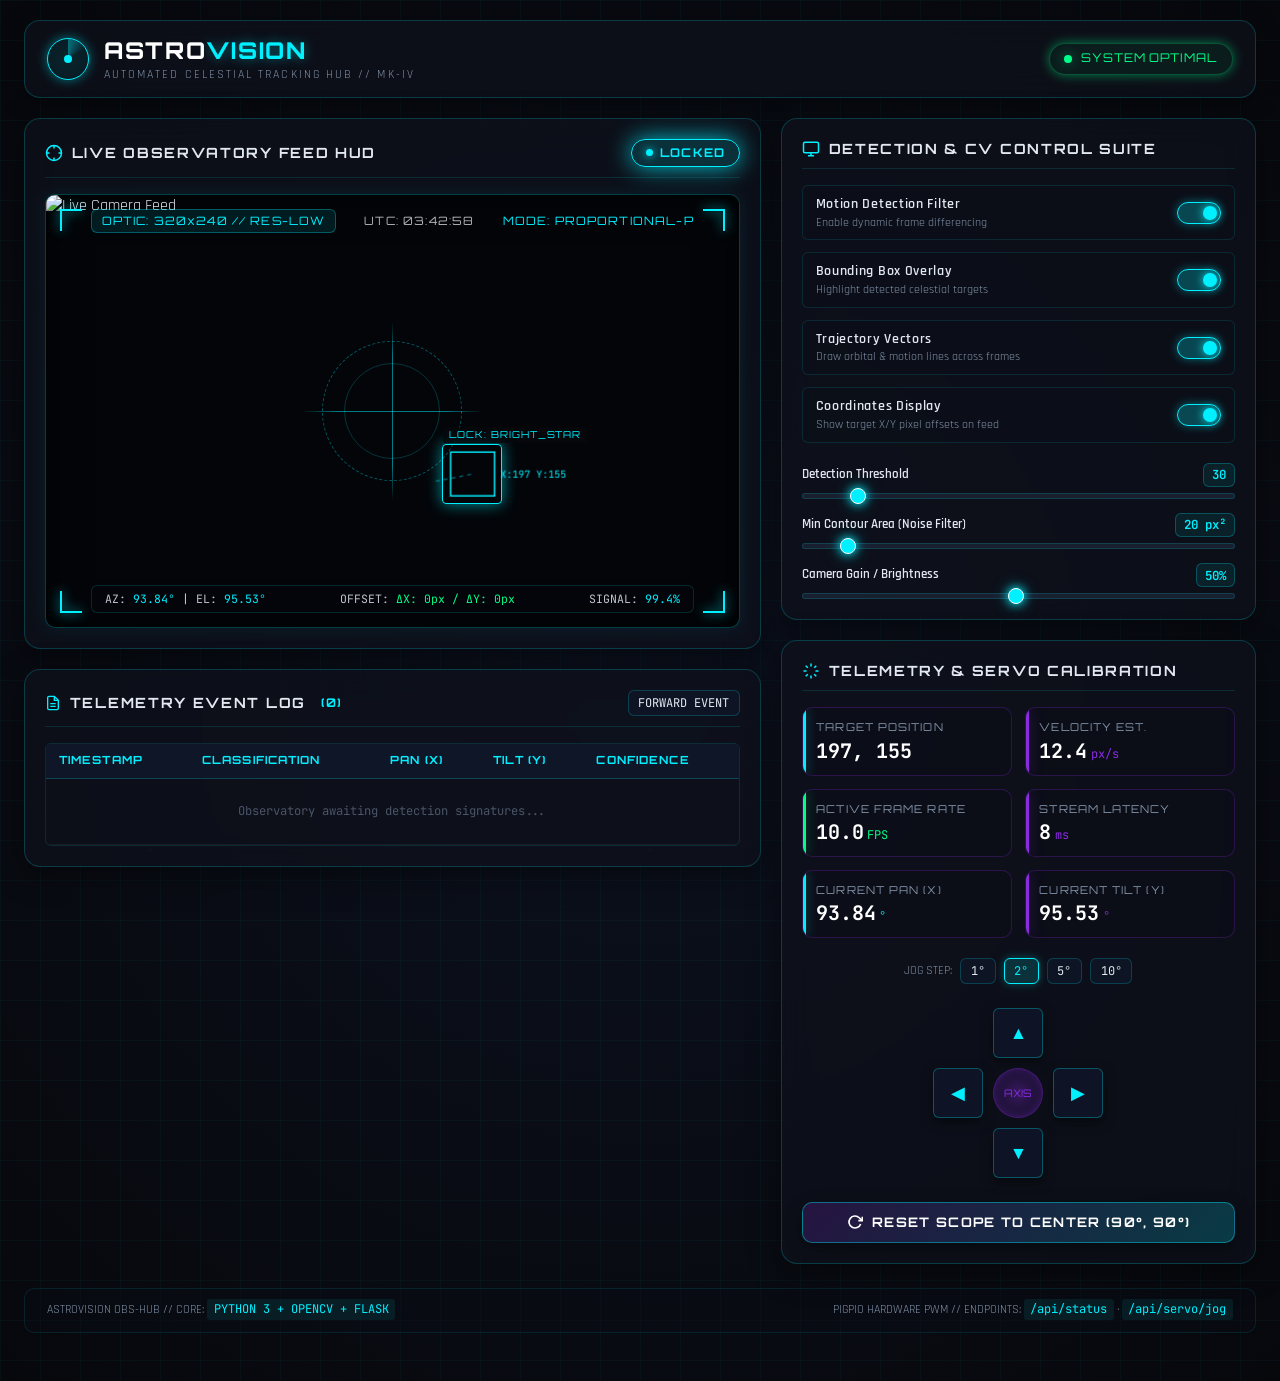
==== index.html @ b43ae94d "Add root index.html and GitHub Pages deployment workflow" ====
<!DOCTYPE html>
<html lang="en">
<head>
  <meta charset="utf-8">
  <meta name="viewport" content="width=device-width, initial-scale=1.0">
  <title>AstroVision // Celestial Observatory Hub</title>
  <link rel="stylesheet" href="static/style.css">
  <link rel="icon" href="data:image/svg+xml,<svg xmlns='http://www.w3.org/2000/svg' viewBox='0 0 100 100'><text y='.9em' font-size='90'>★</text></svg>">
</head>
<body>

  <div class="app-container">

    <!-- Top Header & Status -->
    <header class="header-bar">
      <div class="brand-section">
        <div class="brand-radar">
          <div class="radar-sweep"></div>
          <div class="radar-core"></div>
        </div>
        <div>
          <div class="brand-title">ASTRO<span>VISION</span></div>
          <div class="brand-subtitle">Automated Celestial Tracking Hub // Mk-IV</div>
        </div>
      </div>

      <div class="header-actions">
        <div class="system-health">
          <span class="health-dot"></span>
          <span id="healthStatusText">SYSTEM OPTIMAL</span>
        </div>
      </div>
    </header>

    <!-- Main Dashboard Grid -->
    <main class="dashboard-grid">

      <!-- Left Column: Live Observatory Feed HUD -->
      <section class="feed-column">
        <div class="glass-card">
          <div class="card-header">
            <div class="card-heading">
              <svg width="18" height="18" viewBox="0 0 24 24" fill="none" stroke="currentColor" stroke-width="2">
                <circle cx="12" cy="12" r="10"></circle>
                <line x1="22" y1="12" x2="18" y2="12"></line>
                <line x1="6" y1="12" x2="2" y2="12"></line>
                <line x1="12" y1="6" x2="12" y2="2"></line>
                <line x1="12" y1="22" x2="12" y2="18"></line>
              </svg>
              Live Observatory Feed HUD
            </div>
            <div id="targetBadge" class="target-badge searching">
              <span class="badge-blip"></span>
              <span id="targetBadgeText">SEARCHING</span>
            </div>
          </div>

          <!-- Video Stream Container -->
          <div class="video-hud-container" id="videoContainer">
            <!-- Live Feed Image & Canvas Fallback -->
            <img id="liveVideoFeed" class="video-stream-feed" src="/video_feed" alt="Live Camera Feed" onerror="handleStreamError(this)">
            <canvas id="hudCanvas" class="video-fallback-canvas"></canvas>

            <!-- Sci-Fi HUD Overlay Elements -->
            <div class="hud-overlay">
              <!-- Tactical Corner Brackets -->
              <div class="corner-bracket top-left"></div>
              <div class="corner-bracket top-right"></div>
              <div class="corner-bracket bottom-left"></div>
              <div class="corner-bracket bottom-right"></div>

              <!-- Top Meta Readout -->
              <div class="hud-top-meta">
                <div class="hud-feed-tag">OPTIC: 320x240 // RES-LOW</div>
                <div id="hudUtcTime" style="color: rgba(255,255,255,0.7);">UTC: --:--:--</div>
                <div style="color: var(--neon-cyan);">MODE: PROPORTIONAL-P</div>
              </div>

              <!-- Reticle & Center Crosshair -->
              <div class="hud-crosshair-center">
                <div class="reticle-ring"></div>
                <div class="reticle-inner-ring"></div>
                <div class="crosshair-axis-x"></div>
                <div class="crosshair-axis-y"></div>
              </div>

              <!-- Dynamic Target Lock Indicator Box -->
              <div id="hudTargetBox" class="hud-target-indicator" style="display: none;">
                <div id="targetLockLabel" class="target-lock-label">LOCKED: TARGET</div>
              </div>

              <!-- Bottom Meta Readout -->
              <div class="hud-bottom-telemetry">
                <div>AZ: <span id="hudPanAngle" style="color:var(--neon-cyan);">90.00°</span> | EL: <span id="hudTiltAngle" style="color:var(--neon-cyan);">90.00°</span></div>
                <div>OFFSET: <span id="hudOffsetCoords" style="color:var(--neon-green);">ΔX: 0px / ΔY: 0px</span></div>
                <div>SIGNAL: <span id="hudSignalQuality" style="color:var(--neon-cyan);">99.4%</span></div>
              </div>
            </div>
          </div>
        </div>

        <!-- Detection Log Table -->
        <div class="glass-card log-table-container">
          <div class="card-header">
            <div class="card-heading">
              <svg width="16" height="16" viewBox="0 0 24 24" fill="none" stroke="currentColor" stroke-width="2">
                <path d="M14 2H6a2 2 0 0 0-2 2v16a2 2 0 0 0 2 2h12a2 2 0 0 0 2-2V8z"></path>
                <polyline points="14 2 14 8 20 8"></polyline>
                <line x1="16" y1="13" x2="8" y2="13"></line>
                <line x1="16" y1="17" x2="8" y2="17"></line>
              </svg>
              Telemetry Event Log <span id="eventCountBadge" style="color:var(--neon-cyan); margin-left:0.4rem; font-size:0.75rem;">(0)</span>
            </div>
            <button id="btnForwardLog" class="step-btn" title="Forward latest detection to remote receiver">
              FORWARD EVENT
            </button>
          </div>

          <div class="log-scroll-area">
            <table class="cyber-table">
              <thead>
                <tr>
                  <th>Timestamp</th>
                  <th>Classification</th>
                  <th>Pan (X)</th>
                  <th>Tilt (Y)</th>
                  <th>Confidence</th>
                </tr>
              </thead>
              <tbody id="detectionLogBody">
                <tr>
                  <td colspan="5" style="text-align: center; color: var(--text-dim); padding: 1.5rem;">
                    Observatory awaiting detection signatures...
                  </td>
                </tr>
              </tbody>
            </table>
          </div>
        </div>
      </section>

      <!-- Right Column: Controls, Telemetry & Servo Calibration -->
      <section class="controls-layout">

        <!-- Computer Vision Control Suite -->
        <div class="glass-card">
          <div class="card-header">
            <div class="card-heading">
              <svg width="18" height="18" viewBox="0 0 24 24" fill="none" stroke="currentColor" stroke-width="2">
                <rect x="2" y="3" width="20" height="14" rx="2" ry="2"></rect>
                <line x1="8" y1="21" x2="16" y2="21"></line>
                <line x1="12" y1="17" x2="12" y2="21"></line>
              </svg>
              Detection & CV Control Suite
            </div>
          </div>

          <!-- Cyber Toggle Switches -->
          <div class="toggle-group">
            <div class="cyber-toggle-item">
              <div>
                <div class="toggle-label">Motion Detection Filter</div>
                <div class="toggle-desc">Enable dynamic frame differencing</div>
              </div>
              <label class="switch-label">
                <input type="checkbox" id="toggleMotionFilter" checked>
                <span class="switch-track"></span>
              </label>
            </div>

            <div class="cyber-toggle-item">
              <div>
                <div class="toggle-label">Bounding Box Overlay</div>
                <div class="toggle-desc">Highlight detected celestial targets</div>
              </div>
              <label class="switch-label">
                <input type="checkbox" id="toggleBoundingBoxes" checked>
                <span class="switch-track"></span>
              </label>
            </div>

            <div class="cyber-toggle-item">
              <div>
                <div class="toggle-label">Trajectory Vectors</div>
                <div class="toggle-desc">Draw orbital & motion lines across frames</div>
              </div>
              <label class="switch-label">
                <input type="checkbox" id="toggleTrajectories" checked>
                <span class="switch-track"></span>
              </label>
            </div>

            <div class="cyber-toggle-item">
              <div>
                <div class="toggle-label">Coordinates Display</div>
                <div class="toggle-desc">Show target X/Y pixel offsets on feed</div>
              </div>
              <label class="switch-label">
                <input type="checkbox" id="toggleCoordsDisplay" checked>
                <span class="switch-track"></span>
              </label>
            </div>
          </div>

          <!-- Glowing Sliders -->
          <div class="sliders-group">
            <div class="slider-container">
              <div class="slider-meta">
                <span>Detection Threshold</span>
                <span id="thresholdValBadge" class="slider-val-badge">30</span>
              </div>
              <input type="range" id="sliderThreshold" class="cyber-range" min="1" max="255" value="30">
            </div>

            <div class="slider-container">
              <div class="slider-meta">
                <span>Min Contour Area (Noise Filter)</span>
                <span id="contourValBadge" class="slider-val-badge">20 px²</span>
              </div>
              <input type="range" id="sliderContour" class="cyber-range" min="2" max="200" value="20">
            </div>

            <div class="slider-container">
              <div class="slider-meta">
                <span>Camera Gain / Brightness</span>
                <span id="gainValBadge" class="slider-val-badge">50%</span>
              </div>
              <input type="range" id="sliderGain" class="cyber-range" min="1" max="100" value="50">
            </div>
          </div>
        </div>

        <!-- Telemetry & Servo Calibration Panel -->
        <div class="glass-card">
          <div class="card-header">
            <div class="card-heading">
              <svg width="18" height="18" viewBox="0 0 24 24" fill="none" stroke="currentColor" stroke-width="2">
                <path d="M12 2v4M12 18v4M4.93 4.93l2.83 2.83M16.24 16.24l2.83 2.83M2 12h4M18 12h4M4.93 19.07l2.83-2.83M16.24 7.76l2.83-2.83"></path>
              </svg>
              Telemetry & Servo Calibration
            </div>
          </div>

          <!-- Digital Telemetry Grid -->
          <div class="telemetry-grid">
            <div class="telemetry-stat-box cyan-accent">
              <div class="stat-label">Target Position</div>
              <div class="stat-value" id="telemetryTargetPos">---, ---</div>
            </div>

            <div class="telemetry-stat-box">
              <div class="stat-label">Velocity Est.</div>
              <div class="stat-value" id="telemetryVelocity">0.0<span class="stat-unit">px/s</span></div>
            </div>

            <div class="telemetry-stat-box green-accent">
              <div class="stat-label">Active Frame Rate</div>
              <div class="stat-value" id="telemetryFps">10.0<span class="stat-unit">FPS</span></div>
            </div>

            <div class="telemetry-stat-box">
              <div class="stat-label">Stream Latency</div>
              <div class="stat-value" id="telemetryLatency">14<span class="stat-unit">ms</span></div>
            </div>

            <div class="telemetry-stat-box cyan-accent">
              <div class="stat-label">Current Pan (X)</div>
              <div class="stat-value" id="telemetryPan">90.00<span class="stat-unit">°</span></div>
            </div>

            <div class="telemetry-stat-box">
              <div class="stat-label">Current Tilt (Y)</div>
              <div class="stat-value" id="telemetryTilt">90.00<span class="stat-unit">°</span></div>
            </div>
          </div>

          <!-- Manual Servo Jog Pad -->
          <div class="jog-pad-wrapper">
            <div class="jog-step-selector">
              <span class="step-label">JOG STEP:</span>
              <button class="step-btn" data-step="1">1°</button>
              <button class="step-btn active" data-step="2">2°</button>
              <button class="step-btn" data-step="5">5°</button>
              <button class="step-btn" data-step="10">10°</button>
            </div>

            <!-- 4-Axis Directional D-Pad -->
            <div class="dpad-container">
              <button class="dpad-btn up" id="jogUpBtn" title="Tilt Up (Pitch +)">
                ▲
              </button>
              <button class="dpad-btn left" id="jogLeftBtn" title="Pan Left (Yaw -)">
                ◀
              </button>
              <div class="dpad-center-hub">
                <span>AXIS</span>
              </div>
              <button class="dpad-btn right" id="jogRightBtn" title="Pan Right (Yaw +)">
                ▶
              </button>
              <button class="dpad-btn down" id="jogDownBtn" title="Tilt Down (Pitch -)">
                ▼
              </button>
            </div>

            <!-- Reset Center Calibration Button -->
            <button class="btn-reset-center" id="btnResetCenter">
              <svg width="16" height="16" viewBox="0 0 24 24" fill="none" stroke="currentColor" stroke-width="2.5">
                <polyline points="23 4 23 10 17 10"></polyline>
                <path d="M20.49 15a9 9 0 1 1-2.12-9.36L23 10"></path>
              </svg>
              RESET SCOPE TO CENTER (90°, 90°)
            </button>
          </div>
        </div>

      </section>
    </main>

    <!-- Footer System Status -->
    <footer class="hub-footer">
      <div>ASTROVISION OBS-HUB // CORE: <code>PYTHON 3 + OPENCV + FLASK</code></div>
      <div>PIGPIO HARDWARE PWM // ENDPOINTS: <code>/api/status</code> &middot; <code>/api/servo/jog</code></div>
    </footer>

  </div>

  <!-- Interactive Dashboard Controller -->
  <script>
    (function () {
      'use strict';

      // --- State & Settings ---
      let jogStep = 2.0;
      let lastTarget = null;
      let lastTargetTime = performance.now();
      let velocity = 0.0;
      let trajectoryHistory = [];
      let streamAvailable = true;

      // DOM Elements
      const targetBadge = document.getElementById('targetBadge');
      const targetBadgeText = document.getElementById('targetBadgeText');
      const hudPanAngle = document.getElementById('hudPanAngle');
      const hudTiltAngle = document.getElementById('hudTiltAngle');
      const hudOffsetCoords = document.getElementById('hudOffsetCoords');
      const hudTargetBox = document.getElementById('hudTargetBox');
      const targetLockLabel = document.getElementById('targetLockLabel');
      const hudUtcTime = document.getElementById('hudUtcTime');
      
      const telemetryTargetPos = document.getElementById('telemetryTargetPos');
      const telemetryVelocity = document.getElementById('telemetryVelocity');
      const telemetryFps = document.getElementById('telemetryFps');
      const telemetryLatency = document.getElementById('telemetryLatency');
      const telemetryPan = document.getElementById('telemetryPan');
      const telemetryTilt = document.getElementById('telemetryTilt');
      
      const detectionLogBody = document.getElementById('detectionLogBody');
      const eventCountBadge = document.getElementById('eventCountBadge');
      
      const canvas = document.getElementById('hudCanvas');
      const ctx = canvas.getContext('2d');
      const videoFeed = document.getElementById('liveVideoFeed');

      // Toggles & Sliders
      const toggleMotion = document.getElementById('toggleMotionFilter');
      const toggleBoxes = document.getElementById('toggleBoundingBoxes');
      const toggleTrajectories = document.getElementById('toggleTrajectories');
      const toggleCoords = document.getElementById('toggleCoordsDisplay');
      
      const sliderThreshold = document.getElementById('sliderThreshold');
      const sliderContour = document.getElementById('sliderContour');
      const sliderGain = document.getElementById('sliderGain');
      const thresholdValBadge = document.getElementById('thresholdValBadge');
      const contourValBadge = document.getElementById('contourValBadge');
      const gainValBadge = document.getElementById('gainValBadge');

      // --- UTC Clock ---
      function updateClock() {
        const now = new Date();
        hudUtcTime.textContent = 'UTC: ' + now.toISOString().substring(11, 19);
      }
      setInterval(updateClock, 1000);
      updateClock();

      // --- Stream Fallback Handler ---
      window.handleStreamError = function (img) {
        streamAvailable = false;
        img.style.display = 'none';
      };

      // --- Canvas Sizing & Space Simulation ---
      function resizeCanvas() {
        const rect = canvas.parentElement.getBoundingClientRect();
        canvas.width = rect.width;
        canvas.height = rect.height;
      }
      window.addEventListener('resize', resizeCanvas);
      resizeCanvas();

      // Simulated star background if video feed is unavailable
      const simStars = Array.from({ length: 50 }, () => ({
        x: Math.random(),
        y: Math.random(),
        r: Math.random() * 1.5 + 0.5,
        alpha: Math.random() * 0.7 + 0.2
      }));

      // Render loop for simulated background or vector overlays
      function renderOverlay() {
        const w = canvas.width;
        const h = canvas.height;
        if (!w || !h) {
          requestAnimationFrame(renderOverlay);
          return;
        }

        ctx.clearRect(0, 0, w, h);

        // If no camera feed is running, draw simulated starfield
        if (!streamAvailable) {
          ctx.fillStyle = '#05070D';
          ctx.fillRect(0, 0, w, h);

          // Stars
          simStars.forEach(s => {
            ctx.beginPath();
            ctx.arc(s.x * w, s.y * h, s.r, 0, Math.PI * 2);
            ctx.fillStyle = `rgba(0, 240, 255, ${s.alpha})`;
            ctx.fill();
          });
        }

        // Draw Trajectory Vectors if enabled
        if (toggleTrajectories.checked && trajectoryHistory.length > 1) {
          ctx.beginPath();
          ctx.strokeStyle = 'rgba(0, 240, 255, 0.4)';
          ctx.lineWidth = 1.5;
          ctx.setLineDash([4, 4]);

          for (let i = 0; i < trajectoryHistory.length; i++) {
            const pt = trajectoryHistory[i];
            const px = (pt.x / 320) * w;
            const py = (pt.y / 240) * h;
            if (i === 0) ctx.moveTo(px, py);
            else ctx.lineTo(px, py);
          }
          ctx.stroke();
          ctx.setLineDash([]);
        }

        // Draw Bounding Box & Target Callout on canvas
        if (lastTarget && toggleBoxes.checked) {
          const tx = (lastTarget.x / 320) * w;
          const ty = (lastTarget.y / 240) * h;
          const boxSize = 44;

          ctx.strokeStyle = lastTarget.object_type === 'moving_celestial' ? '#FF3366' : '#00F0FF';
          ctx.lineWidth = 1.5;
          ctx.strokeRect(tx - boxSize / 2, ty - boxSize / 2, boxSize, boxSize);

          if (toggleCoords.checked) {
            ctx.font = '10px "JetBrains Mono"';
            ctx.fillStyle = lastTarget.object_type === 'moving_celestial' ? '#FF3366' : '#00F0FF';
            ctx.fillText(`X:${lastTarget.x} Y:${lastTarget.y}`, tx + boxSize / 2 + 6, ty + 4);
          }
        }

        requestAnimationFrame(renderOverlay);
      }
      requestAnimationFrame(renderOverlay);

      // --- Telemetry Polling ---
      async function pollTelemetry() {
        const start = performance.now();
        try {
          const res = await fetch('/api/status');
          const data = await res.json();
          const latency = Math.round(performance.now() - start);
          telemetryLatency.innerHTML = `${latency}<span class="stat-unit">ms</span>`;

          // Tracking State
          if (data.tracking) {
            targetBadge.className = 'target-badge locked';
            targetBadgeText.textContent = 'LOCKED';
          } else {
            targetBadge.className = 'target-badge searching';
            targetBadgeText.textContent = 'SEARCHING';
          }

          // Angles
          const pan = parseFloat(data.pan_angle).toFixed(2);
          const tilt = parseFloat(data.tilt_angle).toFixed(2);
          hudPanAngle.textContent = `${pan}°`;
          hudTiltAngle.textContent = `${tilt}°`;
          telemetryPan.innerHTML = `${pan}<span class="stat-unit">°</span>`;
          telemetryTilt.innerHTML = `${tilt}<span class="stat-unit">°</span>`;

          // FPS
          telemetryFps.innerHTML = `${parseFloat(data.fps || 10).toFixed(1)}<span class="stat-unit">FPS</span>`;

          // Target processing & Velocity calculation
          if (data.target) {
            const now = performance.now();
            if (lastTarget) {
              const dt = (now - lastTargetTime) / 1000.0;
              if (dt > 0) {
                const dx = data.target.x - lastTarget.x;
                const dy = data.target.y - lastTarget.y;
                const dist = Math.sqrt(dx * dx + dy * dy);
                velocity = (dist / dt).toFixed(1);
              }
            }
            lastTarget = data.target;
            lastTargetTime = now;

            trajectoryHistory.push({ x: data.target.x, y: data.target.y });
            if (trajectoryHistory.length > 25) trajectoryHistory.shift();

            // Offset calculations (center is 160, 120)
            const offX = data.target.x - 160;
            const offY = data.target.y - 120;
            hudOffsetCoords.textContent = `ΔX: ${offX >= 0 ? '+' : ''}${offX}px / ΔY: ${offY >= 0 ? '+' : ''}${offY}px`;
            telemetryTargetPos.textContent = `${data.target.x}, ${data.target.y}`;
            telemetryVelocity.innerHTML = `${velocity}<span class="stat-unit">px/s</span>`;

            // HUD Indicator position
            const w = canvas.width;
            const h = canvas.height;
            if (w && h) {
              hudTargetBox.style.display = 'flex';
              hudTargetBox.style.left = `${(data.target.x / 320) * 100}%`;
              hudTargetBox.style.top = `${(data.target.y / 240) * 100}%`;
              hudTargetBox.className = data.target.object_type === 'moving_celestial' ? 'hud-target-indicator moving' : 'hud-target-indicator';
              targetLockLabel.textContent = `LOCK: ${data.target.object_type.toUpperCase()}`;
            }
          } else {
            lastTarget = null;
            hudTargetBox.style.display = 'none';
            hudOffsetCoords.textContent = 'ΔX: 0px / ΔY: 0px';
            telemetryTargetPos.textContent = '---, ---';
            telemetryVelocity.innerHTML = `0.0<span class="stat-unit">px/s</span>`;
          }
        } catch (e) {
          // If running without backend, simulate mock telemetry
          simulateMockTelemetry();
        }
      }

      // Fallback telemetry simulator
      let simTick = 0;
      function simulateMockTelemetry() {
        simTick++;
        const tracking = (simTick % 5 !== 0);
        const pan = (90 + Math.sin(simTick / 4) * 8).toFixed(2);
        const tilt = (90 + Math.cos(simTick / 5) * 6).toFixed(2);

        hudPanAngle.textContent = `${pan}°`;
        hudTiltAngle.textContent = `${tilt}°`;
        telemetryPan.innerHTML = `${pan}<span class="stat-unit">°</span>`;
        telemetryTilt.innerHTML = `${tilt}<span class="stat-unit">°</span>`;
        telemetryFps.innerHTML = `10.0<span class="stat-unit">FPS</span>`;
        telemetryLatency.innerHTML = `8<span class="stat-unit">ms</span>`;

        if (tracking) {
          targetBadge.className = 'target-badge locked';
          targetBadgeText.textContent = 'LOCKED';
          const tx = Math.round(160 + Math.sin(simTick / 3) * 60);
          const ty = Math.round(120 + Math.cos(simTick / 4) * 40);
          lastTarget = { x: tx, y: ty, object_type: simTick % 6 < 3 ? 'bright_star' : 'moving_celestial' };
          trajectoryHistory.push({ x: tx, y: ty });
          if (trajectoryHistory.length > 25) trajectoryHistory.shift();

          hudTargetBox.style.display = 'flex';
          hudTargetBox.style.left = `${(tx / 320) * 100}%`;
          hudTargetBox.style.top = `${(ty / 240) * 100}%`;
          hudTargetBox.className = lastTarget.object_type === 'moving_celestial' ? 'hud-target-indicator moving' : 'hud-target-indicator';
          targetLockLabel.textContent = `LOCK: ${lastTarget.object_type.toUpperCase()}`;
          telemetryTargetPos.textContent = `${tx}, ${ty}`;
          telemetryVelocity.innerHTML = `12.4<span class="stat-unit">px/s</span>`;
        } else {
          targetBadge.className = 'target-badge searching';
          targetBadgeText.textContent = 'SEARCHING';
          hudTargetBox.style.display = 'none';
          lastTarget = null;
        }
      }

      // --- Detection Event Log Polling ---
      async function pollDetections() {
        try {
          const res = await fetch('/api/detections');
          const logs = await res.json();
          eventCountBadge.textContent = `(${logs.length})`;

          if (!logs || logs.length === 0) {
            detectionLogBody.innerHTML = `
              <tr>
                <td colspan="5" style="text-align: center; color: var(--text-dim); padding: 1.5rem;">
                  Observatory awaiting detection signatures...
                </td>
              </tr>`;
            return;
          }

          detectionLogBody.innerHTML = logs.slice(0, 15).map(item => {
            const isStar = item.object_type === 'bright_star';
            const badgeClass = isStar ? 'star' : 'moving';
            const badgeIcon = isStar ? '★' : '⟐';
            const pct = Math.round((item.confidence_score || 0.8) * 100);
            const timeStr = item.timestamp ? (item.timestamp.split('T')[1] || item.timestamp).substring(0, 8) : '--:--:--';

            return `
              <tr>
                <td>${timeStr}</td>
                <td>
                  <span class="tag-badge ${badgeClass}">${badgeIcon} ${item.object_type}</span>
                </td>
                <td>${parseFloat(item.current_pan_angle || 90).toFixed(1)}°</td>
                <td>${parseFloat(item.current_tilt_angle || 90).toFixed(1)}°</td>
                <td>
                  <div class="conf-bar-wrapper">
                    <div class="conf-bar-track">
                      <div class="conf-bar-fill" style="width: ${pct}%"></div>
                    </div>
                    <span>${pct}%</span>
                  </div>
                </td>
              </tr>`;
          }).join('');
        } catch (e) {
          // If no detections API, keep clean
        }
      }

      // --- Sliders Real-Time Values & Vision Settings Sync ---
      sliderThreshold.addEventListener('input', () => {
        thresholdValBadge.textContent = sliderThreshold.value;
        sendVisionSettings();
      });

      sliderContour.addEventListener('input', () => {
        contourValBadge.textContent = `${sliderContour.value} px²`;
        sendVisionSettings();
      });

      sliderGain.addEventListener('input', () => {
        gainValBadge.textContent = `${sliderGain.value}%`;
        sendVisionSettings();
      });

      [toggleMotion, toggleBoxes, toggleTrajectories, toggleCoords].forEach(toggle => {
        toggle.addEventListener('change', sendVisionSettings);
      });

      async function sendVisionSettings() {
        const payload = {
          motion_filter: toggleMotion.checked,
          bounding_boxes: toggleBoxes.checked,
          trajectories: toggleTrajectories.checked,
          coords_display: toggleCoords.checked,
          threshold: parseInt(sliderThreshold.value),
          min_contour_area: parseInt(sliderContour.value),
          gain: parseInt(sliderGain.value)
        };
        try {
          await fetch('/api/vision/settings', {
            method: 'POST',
            headers: { 'Content-Type': 'application/json' },
            body: JSON.stringify(payload)
          });
        } catch (e) { /* ignore */ }
      }

      // --- Jog Step Selector ---
      document.querySelectorAll('.step-btn').forEach(btn => {
        btn.addEventListener('click', () => {
          document.querySelectorAll('.step-btn').forEach(b => b.classList.remove('active'));
          btn.classList.add('active');
          jogStep = parseFloat(btn.getAttribute('data-step'));
        });
      });

      // --- 4-Axis Servo Jog Commands ---
      async function sendJog(direction) {
        try {
          await fetch('/api/servo/jog', {
            method: 'POST',
            headers: { 'Content-Type': 'application/json' },
            body: JSON.stringify({ direction: direction, step: jogStep })
          });
          pollTelemetry();
        } catch (e) {
          console.log(`Jog command: ${direction} by ${jogStep}°`);
        }
      }

      document.getElementById('jogUpBtn').addEventListener('click', () => sendJog('up'));
      document.getElementById('jogDownBtn').addEventListener('click', () => sendJog('down'));
      document.getElementById('jogLeftBtn').addEventListener('click', () => sendJog('left'));
      document.getElementById('jogRightBtn').addEventListener('click', () => sendJog('right'));

      // Reset Center
      document.getElementById('btnResetCenter').addEventListener('click', async () => {
        try {
          await fetch('/api/servo/center', { method: 'POST' });
          pollTelemetry();
        } catch (e) {
          console.log('Reset center invoked');
        }
      });

      // Forward Event button
      document.getElementById('btnForwardLog').addEventListener('click', async () => {
        try {
          const res = await fetch('/api/forward', { method: 'POST' });
          const json = await res.json();
          alert(json.status === 'forwarded' ? 'Detection forwarded successfully!' : 'Forward response: ' + JSON.stringify(json));
        } catch (e) {
          alert('Forward request failed or no remote receiver configured.');
        }
      });

      // Interval Loops
      setInterval(pollTelemetry, 1200);
      setInterval(pollDetections, 2500);
      pollTelemetry();
      pollDetections();

    })();
  </script>
</body>
</html>
---- static/style.css ----
/* ==========================================================================
   AstroVision — Futuristic Dark-Mode Celestial Tracking Hub
   Theme: Deep Space, Translucent Cyber-Glass, Neon Cyan / Purple / Green
   ========================================================================== */

@import url('https://fonts.googleapis.com/css2?family=Orbitron:wght@400;500;600;700;800;900&family=Rajdhani:wght@400;500;600;700&family=JetBrains+Mono:wght@400;500;600&display=swap');

/* --- CSS Variables & Design Tokens --------------------------------------- */
:root {
  --bg-space: #07080C;
  --bg-space-grid: radial-gradient(circle at 50% 50%, rgba(15, 23, 42, 0.6) 0%, #07080C 100%);
  --card-glass: rgba(15, 18, 28, 0.7);
  --card-glass-hover: rgba(20, 26, 40, 0.85);
  --card-border: 1px solid rgba(0, 240, 255, 0.2);
  --card-border-glow: 1px solid rgba(0, 240, 255, 0.45);
  
  /* Neons */
  --neon-cyan: #00F0FF;
  --neon-cyan-glow: 0 0 12px rgba(0, 240, 255, 0.45);
  --neon-cyan-strong: 0 0 24px rgba(0, 240, 255, 0.8);
  --neon-purple: #8A2BE2;
  --neon-purple-glow: 0 0 14px rgba(138, 43, 226, 0.5);
  --neon-green: #00FF88;
  --neon-green-glow: 0 0 12px rgba(0, 255, 136, 0.45);
  --neon-amber: #FFB800;
  --neon-amber-glow: 0 0 12px rgba(255, 184, 0, 0.45);
  --neon-coral: #FF3366;
  --neon-coral-glow: 0 0 12px rgba(255, 51, 102, 0.45);
  
  /* Typography & Surfaces */
  --text-main: #E2E8F0;
  --text-muted: #8292A8;
  --text-dim: #4B5568;
  --font-hud: 'Orbitron', -apple-system, sans-serif;
  --font-ui: 'Rajdhani', -apple-system, sans-serif;
  --font-mono: 'JetBrains Mono', monospace;
  
  --radius-sm: 6px;
  --radius-md: 10px;
  --radius-lg: 16px;
  --trans: 0.3s ease;
}

/* --- Base Reset & Background --------------------------------------------- */
*, *::before, *::after {
  box-sizing: border-box;
  margin: 0;
  padding: 0;
}

html, body {
  background-color: var(--bg-space);
  background-image: 
    linear-gradient(rgba(0, 240, 255, 0.03) 1px, transparent 1px),
    linear-gradient(90deg, rgba(0, 240, 255, 0.03) 1px, transparent 1px),
    var(--bg-space-grid);
  background-size: 40px 40px, 40px 40px, 100% 100%;
  color: var(--text-main);
  font-family: var(--font-ui);
  font-size: 16px;
  line-height: 1.4;
  min-height: 100vh;
  overflow-x: hidden;
  position: relative;
}

/* Subtle particle/star field background */
body::before {
  content: '';
  position: fixed;
  inset: 0;
  background:
    radial-gradient(1px 1px at 15% 15%, rgba(255,255,255,0.8) 50%, transparent 50%),
    radial-gradient(1.5px 1.5px at 30% 70%, rgba(0,240,255,0.7) 50%, transparent 50%),
    radial-gradient(1px 1px at 65% 25%, rgba(255,255,255,0.6) 50%, transparent 50%),
    radial-gradient(2px 2px at 85% 60%, rgba(138,43,226,0.6) 50%, transparent 50%),
    radial-gradient(1px 1px at 45% 85%, rgba(0,255,136,0.6) 50%, transparent 50%),
    radial-gradient(1.2px 1.2px at 90% 10%, rgba(255,255,255,0.8) 50%, transparent 50%);
  background-size: 500px 500px;
  animation: cosmicDrift 160s linear infinite;
  pointer-events: none;
  z-index: 0;
}

@keyframes cosmicDrift {
  0% { transform: translateY(0); }
  100% { transform: translateY(-500px); }
}

/* --- Layout Container ---------------------------------------------------- */
.app-container {
  position: relative;
  z-index: 1;
  max-width: 1440px;
  margin: 0 auto;
  padding: 1.25rem 1.5rem 3rem;
}

/* --- Top Navigation / Header --------------------------------------------- */
.header-bar {
  display: flex;
  justify-content: space-between;
  align-items: center;
  padding: 0.85rem 1.4rem;
  background: var(--card-glass);
  backdrop-filter: blur(16px);
  -webkit-backdrop-filter: blur(16px);
  border: var(--card-border);
  border-radius: var(--radius-lg);
  margin-bottom: 1.25rem;
  box-shadow: 0 4px 24px rgba(0, 0, 0, 0.4);
  transition: var(--trans);
}

.header-bar:hover {
  border-color: rgba(0, 240, 255, 0.35);
  box-shadow: 0 0 20px rgba(0, 240, 255, 0.1);
}

.brand-section {
  display: flex;
  align-items: center;
  gap: 0.9rem;
}

.brand-radar {
  width: 42px;
  height: 42px;
  border-radius: 50%;
  border: 1.5px solid var(--neon-cyan);
  display: grid;
  place-items: center;
  position: relative;
  box-shadow: var(--neon-cyan-glow);
  background: rgba(0, 240, 255, 0.05);
}

.radar-sweep {
  position: absolute;
  inset: 0;
  border-radius: 50%;
  background: conic-gradient(from 0deg, rgba(0, 240, 255, 0.4) 0deg, transparent 60deg, transparent 360deg);
  animation: radarSpin 3.5s linear infinite;
}

.radar-core {
  width: 8px;
  height: 8px;
  border-radius: 50%;
  background: var(--neon-cyan);
  box-shadow: var(--neon-cyan-strong);
}

@keyframes radarSpin {
  to { transform: rotate(360deg); }
}

.brand-title {
  font-family: var(--font-hud);
  font-size: 1.45rem;
  font-weight: 800;
  letter-spacing: 0.08em;
  color: #FFFFFF;
}

.brand-title span {
  color: var(--neon-cyan);
  text-shadow: var(--neon-cyan-glow);
}

.brand-subtitle {
  font-size: 0.72rem;
  text-transform: uppercase;
  letter-spacing: 0.18em;
  color: var(--text-muted);
}

.header-actions {
  display: flex;
  align-items: center;
  gap: 1.25rem;
}

/* System Health Indicator */
.system-health {
  display: flex;
  align-items: center;
  gap: 0.55rem;
  background: rgba(0, 255, 136, 0.06);
  border: 1px solid rgba(0, 255, 136, 0.25);
  padding: 0.4rem 0.9rem;
  border-radius: 100px;
  font-family: var(--font-hud);
  font-size: 0.75rem;
  color: var(--neon-green);
  text-transform: uppercase;
  letter-spacing: 0.08em;
  box-shadow: var(--neon-green-glow);
}

.health-dot {
  width: 8px;
  height: 8px;
  border-radius: 50%;
  background: var(--neon-green);
  box-shadow: var(--neon-green-glow);
  animation: pulseHealth 1.8s infinite ease-in-out;
}

@keyframes pulseHealth {
  0%, 100% { transform: scale(1); opacity: 1; }
  50% { transform: scale(1.3); opacity: 0.5; }
}

/* --- Main Dashboard Grid Layout ----------------------------------------- */
.dashboard-grid {
  display: grid;
  grid-template-columns: 1.55fr 1fr;
  gap: 1.25rem;
  margin-bottom: 1.25rem;
}

@media (max-width: 1080px) {
  .dashboard-grid {
    grid-template-columns: 1fr;
  }
}

/* --- Futuristic Glass Cards ---------------------------------------------- */
.glass-card {
  background: var(--card-glass);
  backdrop-filter: blur(16px);
  -webkit-backdrop-filter: blur(16px);
  border: var(--card-border);
  border-radius: var(--radius-lg);
  padding: 1.25rem;
  box-shadow: 0 8px 32px rgba(0, 0, 0, 0.45);
  transition: border-color var(--trans), box-shadow var(--trans), transform var(--trans);
  position: relative;
  overflow: hidden;
}

.glass-card:hover {
  border: var(--card-border-glow);
  box-shadow: 0 0 20px rgba(0, 240, 255, 0.15), 0 8px 32px rgba(0, 0, 0, 0.6);
}

.card-header {
  display: flex;
  justify-content: space-between;
  align-items: center;
  margin-bottom: 1rem;
  padding-bottom: 0.6rem;
  border-bottom: 1px solid rgba(0, 240, 255, 0.12);
}

.card-heading {
  font-family: var(--font-hud);
  font-size: 0.88rem;
  font-weight: 700;
  letter-spacing: 0.12em;
  text-transform: uppercase;
  color: var(--text-main);
  display: flex;
  align-items: center;
  gap: 0.55rem;
}

.card-heading i, .card-heading svg {
  color: var(--neon-cyan);
}

/* --- Live Observatory Feed HUD ------------------------------------------- */
.video-hud-container {
  position: relative;
  width: 100%;
  aspect-ratio: 16 / 10;
  background: #030509;
  border-radius: var(--radius-md);
  overflow: hidden;
  border: 1px solid rgba(0, 240, 255, 0.25);
  box-shadow: inset 0 0 40px rgba(0, 0, 0, 0.8), 0 0 20px rgba(0, 240, 255, 0.08);
}

.video-stream-feed {
  width: 100%;
  height: 100%;
  object-fit: cover;
  display: block;
}

.video-fallback-canvas {
  position: absolute;
  inset: 0;
  width: 100%;
  height: 100%;
  display: block;
}

/* Sci-Fi HUD Overlay */
.hud-overlay {
  position: absolute;
  inset: 0;
  pointer-events: none;
  z-index: 5;
}

/* Corner Brackets */
.corner-bracket {
  position: absolute;
  width: 22px;
  height: 22px;
  border-color: var(--neon-cyan);
  border-style: solid;
  filter: drop-shadow(0 0 6px var(--neon-cyan));
}

.corner-bracket.top-left {
  top: 14px;
  left: 14px;
  border-width: 2.5px 0 0 2.5px;
}

.corner-bracket.top-right {
  top: 14px;
  right: 14px;
  border-width: 2.5px 2.5px 0 0;
}

.corner-bracket.bottom-left {
  bottom: 14px;
  left: 14px;
  border-width: 0 0 2.5px 2.5px;
}

.corner-bracket.bottom-right {
  bottom: 14px;
  right: 14px;
  border-width: 0 2.5px 2.5px 0;
}

/* Top HUD Meta Bar */
.hud-top-meta {
  position: absolute;
  top: 14px;
  left: 45px;
  right: 45px;
  display: flex;
  justify-content: space-between;
  align-items: center;
  font-family: var(--font-hud);
  font-size: 0.72rem;
  letter-spacing: 0.1em;
}

.hud-feed-tag {
  color: var(--neon-cyan);
  background: rgba(0, 240, 255, 0.1);
  padding: 0.2rem 0.6rem;
  border-radius: var(--radius-sm);
  border: 1px solid rgba(0, 240, 255, 0.3);
}

/* Animated Target Locking Status Badge */
.target-badge {
  display: inline-flex;
  align-items: center;
  gap: 0.45rem;
  padding: 0.3rem 0.85rem;
  border-radius: 100px;
  font-family: var(--font-hud);
  font-size: 0.75rem;
  font-weight: 700;
  letter-spacing: 0.1em;
  text-transform: uppercase;
  backdrop-filter: blur(8px);
  transition: all var(--trans);
}

.target-badge.locked {
  background: rgba(0, 240, 255, 0.15);
  color: var(--neon-cyan);
  border: 1px solid var(--neon-cyan);
  box-shadow: var(--neon-cyan-strong);
}

.target-badge.searching {
  background: rgba(255, 184, 0, 0.12);
  color: var(--neon-amber);
  border: 1px solid rgba(255, 184, 0, 0.45);
  box-shadow: var(--neon-amber-glow);
}

.badge-blip {
  width: 7px;
  height: 7px;
  border-radius: 50%;
  background: currentColor;
  box-shadow: 0 0 8px currentColor;
  animation: blipPulse 1.2s infinite ease-in-out;
}

@keyframes blipPulse {
  0%, 100% { opacity: 1; transform: scale(1); }
  50% { opacity: 0.3; transform: scale(0.7); }
}

/* Center Crosshair & Locking Reticle */
.hud-crosshair-center {
  position: absolute;
  top: 50%;
  left: 50%;
  transform: translate(-50%, -50%);
  width: 140px;
  height: 140px;
  pointer-events: none;
}

.reticle-ring {
  position: absolute;
  inset: 0;
  border: 1px dashed rgba(0, 240, 255, 0.35);
  border-radius: 50%;
  animation: reticleSpin 18s linear infinite;
}

@keyframes reticleSpin {
  to { transform: rotate(360deg); }
}

.reticle-inner-ring {
  position: absolute;
  inset: 22px;
  border: 1px solid rgba(0, 240, 255, 0.2);
  border-radius: 50%;
}

.crosshair-axis-x {
  position: absolute;
  top: 50%;
  left: -20px;
  right: -20px;
  height: 1px;
  background: linear-gradient(90deg, transparent, rgba(0, 240, 255, 0.5) 20%, rgba(0, 240, 255, 0.5) 80%, transparent);
}

.crosshair-axis-y {
  position: absolute;
  left: 50%;
  top: -20px;
  bottom: -20px;
  width: 1px;
  background: linear-gradient(180deg, transparent, rgba(0, 240, 255, 0.5) 20%, rgba(0, 240, 255, 0.5) 80%, transparent);
}

.hud-target-indicator {
  position: absolute;
  width: 60px;
  height: 60px;
  transform: translate(-50%, -50%);
  border: 1.5px solid var(--neon-cyan);
  border-radius: 4px;
  box-shadow: 0 0 15px rgba(0, 240, 255, 0.6);
  transition: left 0.15s ease-out, top 0.15s ease-out, border-color var(--trans);
  display: flex;
  align-items: center;
  justify-content: center;
}

.hud-target-indicator.moving {
  border-color: var(--neon-coral);
  box-shadow: 0 0 15px rgba(255, 51, 102, 0.6);
}

.target-lock-label {
  position: absolute;
  top: -18px;
  left: 0;
  font-family: var(--font-hud);
  font-size: 0.6rem;
  letter-spacing: 0.1em;
  color: var(--neon-cyan);
  background: rgba(7, 8, 12, 0.8);
  padding: 0.1rem 0.35rem;
  border-radius: 2px;
  white-space: nowrap;
}

.hud-bottom-telemetry {
  position: absolute;
  bottom: 14px;
  left: 45px;
  right: 45px;
  display: flex;
  justify-content: space-between;
  font-family: var(--font-mono);
  font-size: 0.72rem;
  color: rgba(226, 232, 240, 0.85);
  background: rgba(7, 8, 12, 0.6);
  padding: 0.3rem 0.8rem;
  border-radius: var(--radius-sm);
  border: 1px solid rgba(0, 240, 255, 0.15);
}

/* --- Control Suite & Calibration Grid ------------------------------------ */
.controls-layout {
  display: flex;
  flex-direction: column;
  gap: 1.25rem;
}

/* Animated Cyber Toggle Switches */
.toggle-group {
  display: flex;
  flex-direction: column;
  gap: 0.75rem;
  margin-bottom: 1.25rem;
}

.cyber-toggle-item {
  display: flex;
  justify-content: space-between;
  align-items: center;
  padding: 0.55rem 0.8rem;
  background: rgba(10, 14, 24, 0.5);
  border: 1px solid rgba(0, 240, 255, 0.12);
  border-radius: var(--radius-sm);
  transition: var(--trans);
}

.cyber-toggle-item:hover {
  background: rgba(14, 20, 36, 0.7);
  border-color: rgba(0, 240, 255, 0.3);
}

.toggle-label {
  font-family: var(--font-ui);
  font-size: 0.88rem;
  font-weight: 600;
  letter-spacing: 0.05em;
  color: var(--text-main);
  display: flex;
  align-items: center;
  gap: 0.5rem;
}

.toggle-desc {
  font-size: 0.72rem;
  color: var(--text-muted);
}

/* Toggle Switch Element */
.switch-label {
  position: relative;
  display: inline-block;
  width: 44px;
  height: 22px;
  cursor: pointer;
}

.switch-label input {
  opacity: 0;
  width: 0;
  height: 0;
}

.switch-track {
  position: absolute;
  cursor: pointer;
  inset: 0;
  background-color: rgba(30, 41, 59, 0.8);
  border: 1px solid rgba(100, 140, 200, 0.25);
  border-radius: 100px;
  transition: var(--trans);
}

.switch-track::before {
  position: absolute;
  content: "";
  height: 14px;
  width: 14px;
  left: 3px;
  bottom: 3px;
  background-color: #64748B;
  border-radius: 50%;
  transition: var(--trans);
}

.switch-label input:checked + .switch-track {
  background-color: rgba(0, 240, 255, 0.25);
  border-color: var(--neon-cyan);
  box-shadow: 0 0 10px rgba(0, 240, 255, 0.4);
}

.switch-label input:checked + .switch-track::before {
  transform: translateX(22px);
  background-color: var(--neon-cyan);
  box-shadow: 0 0 10px var(--neon-cyan);
}

/* Glowing Range Sliders */
.sliders-group {
  display: flex;
  flex-direction: column;
  gap: 0.9rem;
}

.slider-container {
  display: flex;
  flex-direction: column;
  gap: 0.35rem;
}

.slider-meta {
  display: flex;
  justify-content: space-between;
  align-items: center;
  font-size: 0.82rem;
  font-weight: 600;
  color: var(--text-main);
}

.slider-val-badge {
  font-family: var(--font-mono);
  font-size: 0.78rem;
  color: var(--neon-cyan);
  background: rgba(0, 240, 255, 0.08);
  border: 1px solid rgba(0, 240, 255, 0.25);
  padding: 0.15rem 0.5rem;
  border-radius: var(--radius-sm);
}

.cyber-range {
  -webkit-appearance: none;
  appearance: none;
  width: 100%;
  height: 6px;
  background: rgba(30, 41, 59, 0.7);
  border-radius: 4px;
  outline: none;
  border: 1px solid rgba(0, 240, 255, 0.15);
  transition: var(--trans);
}

.cyber-range:hover {
  border-color: rgba(0, 240, 255, 0.4);
}

.cyber-range::-webkit-slider-thumb {
  -webkit-appearance: none;
  appearance: none;
  width: 16px;
  height: 16px;
  border-radius: 50%;
  background: var(--neon-cyan);
  cursor: pointer;
  box-shadow: 0 0 10px var(--neon-cyan), 0 0 16px rgba(0, 240, 255, 0.5);
  border: 1.5px solid #FFFFFF;
  transition: transform 0.15s ease, box-shadow 0.15s ease;
}

.cyber-range::-webkit-slider-thumb:hover {
  transform: scale(1.25);
  box-shadow: 0 0 16px var(--neon-cyan), 0 0 24px rgba(0, 240, 255, 0.8);
}

/* --- Telemetry Readout Grid ---------------------------------------------- */
.telemetry-grid {
  display: grid;
  grid-template-columns: repeat(2, 1fr);
  gap: 0.8rem;
  margin-bottom: 1.25rem;
}

.telemetry-stat-box {
  background: rgba(10, 14, 24, 0.6);
  border: 1px solid rgba(138, 43, 226, 0.25);
  border-radius: var(--radius-md);
  padding: 0.75rem 0.85rem;
  transition: var(--trans);
  position: relative;
  overflow: hidden;
}

.telemetry-stat-box::before {
  content: '';
  position: absolute;
  top: 0; left: 0;
  width: 3px;
  height: 100%;
  background: var(--neon-purple);
  box-shadow: var(--neon-purple-glow);
}

.telemetry-stat-box.cyan-accent::before {
  background: var(--neon-cyan);
  box-shadow: var(--neon-cyan-glow);
}

.telemetry-stat-box.green-accent::before {
  background: var(--neon-green);
  box-shadow: var(--neon-green-glow);
}

.telemetry-stat-box:hover {
  border-color: rgba(138, 43, 226, 0.55);
  box-shadow: 0 0 14px rgba(138, 43, 226, 0.2);
}

.stat-label {
  font-family: var(--font-hud);
  font-size: 0.68rem;
  letter-spacing: 0.1em;
  text-transform: uppercase;
  color: var(--text-muted);
  margin-bottom: 0.2rem;
}

.stat-value {
  font-family: var(--font-mono);
  font-size: 1.25rem;
  font-weight: 700;
  color: #FFFFFF;
  line-height: 1.2;
}

.stat-unit {
  font-size: 0.75rem;
  color: var(--neon-purple);
  font-weight: 400;
  margin-left: 0.2rem;
}

.cyan-accent .stat-unit {
  color: var(--neon-cyan);
}

.green-accent .stat-unit {
  color: var(--neon-green);
}

/* --- Manual Servo Jog Pad ------------------------------------------------ */
.jog-pad-wrapper {
  display: flex;
  flex-direction: column;
  align-items: center;
  gap: 1rem;
}

.dpad-container {
  position: relative;
  width: 170px;
  height: 170px;
  margin: 0.5rem 0;
}

.dpad-btn {
  position: absolute;
  width: 50px;
  height: 50px;
  background: rgba(15, 23, 42, 0.8);
  border: 1px solid rgba(0, 240, 255, 0.3);
  border-radius: var(--radius-sm);
  color: var(--neon-cyan);
  font-size: 1.1rem;
  display: grid;
  place-items: center;
  cursor: pointer;
  transition: all 0.2s ease;
  outline: none;
  box-shadow: 0 4px 12px rgba(0, 0, 0, 0.5);
}

.dpad-btn:hover {
  background: rgba(0, 240, 255, 0.2);
  border-color: var(--neon-cyan);
  box-shadow: 0 0 14px var(--neon-cyan);
  transform: scale(1.08);
}

.dpad-btn:active {
  transform: scale(0.95);
  background: var(--neon-cyan);
  color: #07080C;
}

.dpad-btn.up {
  top: 0;
  left: 60px;
}

.dpad-btn.down {
  bottom: 0;
  left: 60px;
}

.dpad-btn.left {
  left: 0;
  top: 60px;
}

.dpad-btn.right {
  right: 0;
  top: 60px;
}

.dpad-center-hub {
  position: absolute;
  top: 60px;
  left: 60px;
  width: 50px;
  height: 50px;
  background: radial-gradient(circle, rgba(138, 43, 226, 0.35) 0%, rgba(10, 14, 24, 0.9) 100%);
  border: 1px solid rgba(138, 43, 226, 0.4);
  border-radius: 50%;
  display: grid;
  place-items: center;
  font-family: var(--font-hud);
  font-size: 0.65rem;
  color: var(--neon-purple);
  box-shadow: inset 0 0 10px rgba(138, 43, 226, 0.4);
}

.jog-step-selector {
  display: flex;
  gap: 0.5rem;
  align-items: center;
}

.step-label {
  font-size: 0.78rem;
  color: var(--text-muted);
  text-transform: uppercase;
}

.step-btn {
  background: rgba(15, 23, 42, 0.7);
  border: 1px solid rgba(0, 240, 255, 0.2);
  color: var(--text-main);
  padding: 0.25rem 0.6rem;
  border-radius: var(--radius-sm);
  font-family: var(--font-mono);
  font-size: 0.75rem;
  cursor: pointer;
  transition: var(--trans);
}

.step-btn:hover, .step-btn.active {
  background: rgba(0, 240, 255, 0.15);
  border-color: var(--neon-cyan);
  color: var(--neon-cyan);
  box-shadow: 0 0 8px rgba(0, 240, 255, 0.3);
}

.btn-reset-center {
  width: 100%;
  padding: 0.7rem 1.2rem;
  background: linear-gradient(135deg, rgba(138, 43, 226, 0.2), rgba(0, 240, 255, 0.2));
  border: 1px solid rgba(0, 240, 255, 0.4);
  border-radius: var(--radius-md);
  color: #FFFFFF;
  font-family: var(--font-hud);
  font-size: 0.82rem;
  font-weight: 700;
  letter-spacing: 0.1em;
  text-transform: uppercase;
  cursor: pointer;
  transition: all var(--trans);
  display: flex;
  align-items: center;
  justify-content: center;
  gap: 0.6rem;
  box-shadow: 0 4px 16px rgba(0, 0, 0, 0.4);
}

.btn-reset-center:hover {
  background: linear-gradient(135deg, rgba(138, 43, 226, 0.4), rgba(0, 240, 255, 0.4));
  border-color: var(--neon-cyan);
  box-shadow: 0 0 20px rgba(0, 240, 255, 0.4);
  transform: translateY(-2px);
}

.btn-reset-center:active {
  transform: translateY(0);
}

/* --- Detection Log Table ------------------------------------------------- */
.log-table-container {
  margin-top: 1.25rem;
}

.log-scroll-area {
  max-height: 240px;
  overflow-y: auto;
  border-radius: var(--radius-sm);
  border: 1px solid rgba(0, 240, 255, 0.12);
}

.log-scroll-area::-webkit-scrollbar {
  width: 6px;
}
.log-scroll-area::-webkit-scrollbar-track {
  background: rgba(10, 14, 24, 0.6);
}
.log-scroll-area::-webkit-scrollbar-thumb {
  background: rgba(0, 240, 255, 0.25);
  border-radius: 4px;
}

.cyber-table {
  width: 100%;
  border-collapse: collapse;
  font-size: 0.8rem;
  text-align: left;
}

.cyber-table th {
  position: sticky;
  top: 0;
  background: rgba(15, 23, 42, 0.95);
  color: var(--neon-cyan);
  font-family: var(--font-hud);
  font-size: 0.7rem;
  letter-spacing: 0.1em;
  text-transform: uppercase;
  padding: 0.6rem 0.8rem;
  border-bottom: 1px solid rgba(0, 240, 255, 0.25);
}

.cyber-table td {
  padding: 0.55rem 0.8rem;
  border-bottom: 1px solid rgba(255, 255, 255, 0.05);
  font-family: var(--font-mono);
  font-size: 0.76rem;
  color: var(--text-main);
  transition: background var(--trans);
}

.cyber-table tr:hover td {
  background: rgba(0, 240, 255, 0.06);
}

.tag-badge {
  display: inline-flex;
  align-items: center;
  gap: 0.35rem;
  padding: 0.2rem 0.55rem;
  border-radius: 4px;
  font-family: var(--font-hud);
  font-size: 0.68rem;
  font-weight: 600;
  letter-spacing: 0.05em;
  text-transform: uppercase;
}

.tag-badge.star {
  background: rgba(255, 184, 0, 0.15);
  color: var(--neon-amber);
  border: 1px solid rgba(255, 184, 0, 0.35);
}

.tag-badge.moving {
  background: rgba(255, 51, 102, 0.15);
  color: var(--neon-coral);
  border: 1px solid rgba(255, 51, 102, 0.35);
}

.conf-bar-wrapper {
  display: flex;
  align-items: center;
  gap: 0.5rem;
}

.conf-bar-track {
  width: 50px;
  height: 5px;
  background: rgba(255, 255, 255, 0.1);
  border-radius: 10px;
  overflow: hidden;
}

.conf-bar-fill {
  height: 100%;
  background: linear-gradient(90deg, var(--neon-purple), var(--neon-cyan));
  border-radius: 10px;
}

/* --- Footer -------------------------------------------------------------- */
.hub-footer {
  margin-top: 1.5rem;
  display: flex;
  justify-content: space-between;
  align-items: center;
  font-size: 0.75rem;
  color: var(--text-muted);
  padding: 0.8rem 1.4rem;
  background: rgba(10, 14, 24, 0.4);
  border: 1px solid rgba(0, 240, 255, 0.1);
  border-radius: var(--radius-md);
}

.hub-footer code {
  color: var(--neon-cyan);
  background: rgba(0, 240, 255, 0.08);
  padding: 0.15rem 0.4rem;
  border-radius: 3px;
  font-family: var(--font-mono);
}
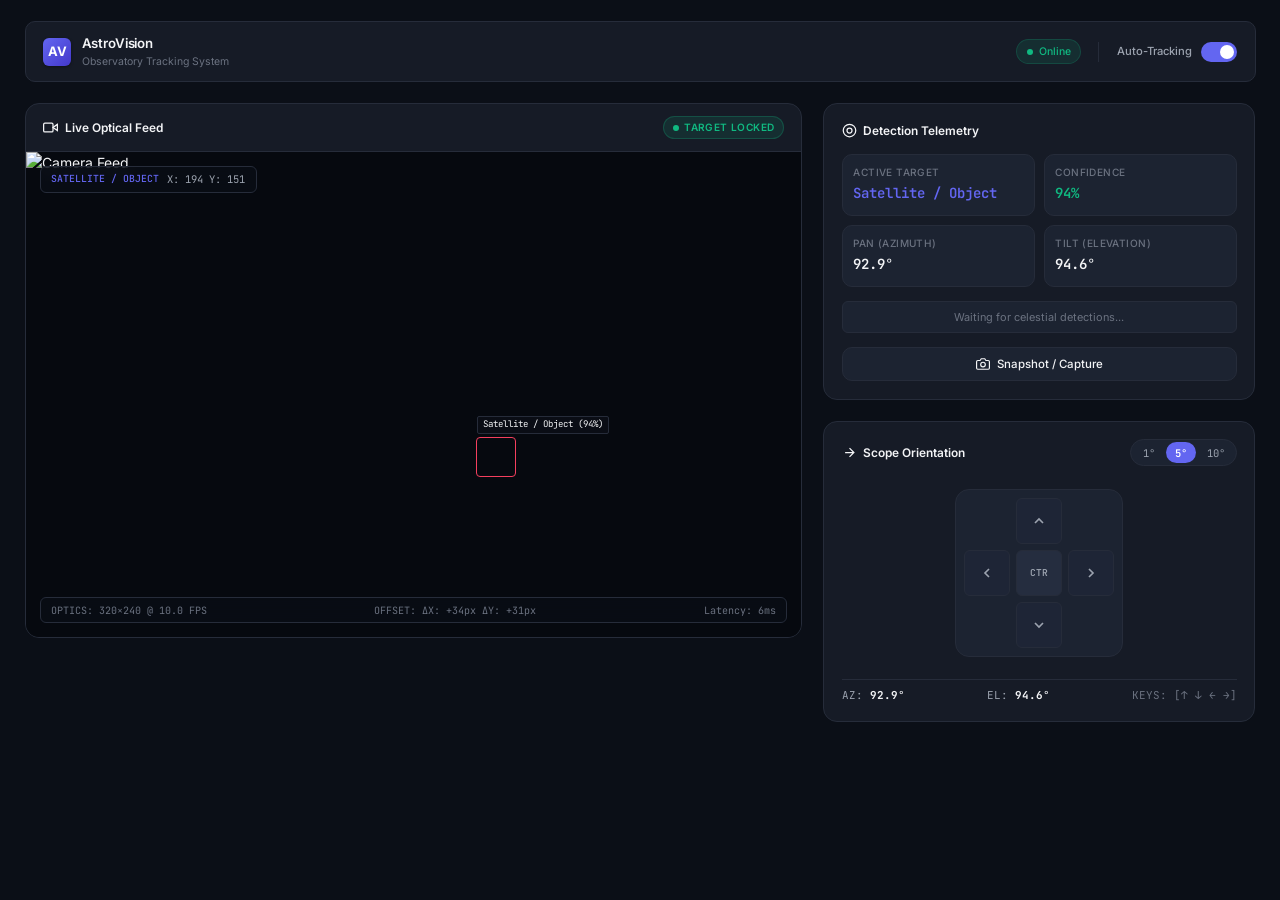
==== commit 6057b917: "Update style.css cache buster" ====
--- a/index.html
+++ b/index.html
@@ -3,729 +3,613 @@
 <head>
   <meta charset="utf-8">
   <meta name="viewport" content="width=device-width, initial-scale=1.0">
-  <title>AstroVision // Celestial Observatory Hub</title>
-  <link rel="stylesheet" href="static/style.css">
-  <link rel="icon" href="data:image/svg+xml,<svg xmlns='http://www.w3.org/2000/svg' viewBox='0 0 100 100'><text y='.9em' font-size='90'>★</text></svg>">
+  <title>AstroVision // Autonomous Celestial Tracking</title>
+  <link rel="stylesheet" href="static/style.css?v=2.0">
+  <link rel="icon" href="data:image/svg+xml,<svg xmlns='http://www.w3.org/2000/svg' viewBox='0 0 100 100'><circle cx='50' cy='50' r='45' fill='%236366F1'/></svg>">
 </head>
 <body>
 
-  <div class="app-container">
-
-    <!-- Top Header & Status -->
-    <header class="header-bar">
-      <div class="brand-section">
-        <div class="brand-radar">
-          <div class="radar-sweep"></div>
-          <div class="radar-core"></div>
-        </div>
-        <div>
-          <div class="brand-title">ASTRO<span>VISION</span></div>
-          <div class="brand-subtitle">Automated Celestial Tracking Hub // Mk-IV</div>
+  <div class="app-shell">
+
+    <!-- 4. Top Control Bar -->
+    <header class="top-bar">
+      <div class="brand-wrap">
+        <div class="brand-mark">AV</div>
+        <div class="brand-text">
+          <span class="brand-name">AstroVision</span>
+          <span class="brand-desc">Observatory Tracking System</span>
         </div>
       </div>
 
-      <div class="header-actions">
-        <div class="system-health">
-          <span class="health-dot"></span>
-          <span id="healthStatusText">SYSTEM OPTIMAL</span>
+      <div class="top-bar-controls">
+        <div class="system-status-badge">
+          <span class="status-dot"></span>
+          <span id="sysHealthLabel">Online</span>
+        </div>
+
+        <!-- Clean Auto-Tracking Toggle Switch -->
+        <div class="autotrack-control">
+          <label for="autotrackToggle" class="autotrack-label">Auto-Tracking</label>
+          <label class="toggle-switch">
+            <input type="checkbox" id="autotrackToggle" checked>
+            <span class="toggle-slider"></span>
+          </label>
         </div>
       </div>
     </header>
 
     <!-- Main Dashboard Grid -->
-    <main class="dashboard-grid">
-
-      <!-- Left Column: Live Observatory Feed HUD -->
-      <section class="feed-column">
-        <div class="glass-card">
-          <div class="card-header">
-            <div class="card-heading">
-              <svg width="18" height="18" viewBox="0 0 24 24" fill="none" stroke="currentColor" stroke-width="2">
-                <circle cx="12" cy="12" r="10"></circle>
-                <line x1="22" y1="12" x2="18" y2="12"></line>
-                <line x1="6" y1="12" x2="2" y2="12"></line>
-                <line x1="12" y1="6" x2="12" y2="2"></line>
-                <line x1="12" y1="22" x2="12" y2="18"></line>
-              </svg>
-              Live Observatory Feed HUD
-            </div>
-            <div id="targetBadge" class="target-badge searching">
-              <span class="badge-blip"></span>
-              <span id="targetBadgeText">SEARCHING</span>
-            </div>
-          </div>
-
-          <!-- Video Stream Container -->
-          <div class="video-hud-container" id="videoContainer">
-            <!-- Live Feed Image & Canvas Fallback -->
-            <img id="liveVideoFeed" class="video-stream-feed" src="/video_feed" alt="Live Camera Feed" onerror="handleStreamError(this)">
-            <canvas id="hudCanvas" class="video-fallback-canvas"></canvas>
-
-            <!-- Sci-Fi HUD Overlay Elements -->
-            <div class="hud-overlay">
-              <!-- Tactical Corner Brackets -->
-              <div class="corner-bracket top-left"></div>
-              <div class="corner-bracket top-right"></div>
-              <div class="corner-bracket bottom-left"></div>
-              <div class="corner-bracket bottom-right"></div>
-
-              <!-- Top Meta Readout -->
-              <div class="hud-top-meta">
-                <div class="hud-feed-tag">OPTIC: 320x240 // RES-LOW</div>
-                <div id="hudUtcTime" style="color: rgba(255,255,255,0.7);">UTC: --:--:--</div>
-                <div style="color: var(--neon-cyan);">MODE: PROPORTIONAL-P</div>
+    <main class="dashboard-body">
+
+      <!-- 1. Main Live Stream Window (Center/Left, dominant element) -->
+      <section class="main-feed-card">
+        <div class="feed-header">
+          <div class="feed-title-wrap">
+            <svg width="15" height="15" viewBox="0 0 24 24" fill="none" stroke="currentColor" stroke-width="2">
+              <path d="M23 7l-7 5 7 5V7z"></path>
+              <rect x="1" y="5" width="15" height="14" rx="2" ry="2"></rect>
+            </svg>
+            <span>Live Optical Feed</span>
+          </div>
+
+          <!-- Status Indicator Badge in top-right -->
+          <div id="liveBadge" class="live-badge searching">
+            <span class="status-dot"></span>
+            <span id="liveBadgeText">Searching</span>
+          </div>
+        </div>
+
+        <!-- Video Feed Container -->
+        <div class="live-stream-viewport" id="streamContainer">
+          <!-- Video element loading /video_feed with automatic fallback canvas -->
+          <img id="cameraStreamImg" class="video-element" src="/video_feed" alt="Camera Feed" onerror="handleStreamError(this)">
+          <canvas id="streamCanvas" class="video-fallback-canvas"></canvas>
+
+          <!-- Clean Stream Overlay Layer -->
+          <div class="stream-overlay-layer">
+            <div class="stream-overlay-top">
+              <!-- Target Coordinates & Detection Label Pill -->
+              <div class="target-telemetry-pill">
+                <span id="overlayTargetLabel" class="target-badge-label">Scanning Sky</span>
+                <span id="overlayCoords" class="target-coords-text">X: —  Y: —</span>
               </div>
-
-              <!-- Reticle & Center Crosshair -->
-              <div class="hud-crosshair-center">
-                <div class="reticle-ring"></div>
-                <div class="reticle-inner-ring"></div>
-                <div class="crosshair-axis-x"></div>
-                <div class="crosshair-axis-y"></div>
-              </div>
-
-              <!-- Dynamic Target Lock Indicator Box -->
-              <div id="hudTargetBox" class="hud-target-indicator" style="display: none;">
-                <div id="targetLockLabel" class="target-lock-label">LOCKED: TARGET</div>
-              </div>
-
-              <!-- Bottom Meta Readout -->
-              <div class="hud-bottom-telemetry">
-                <div>AZ: <span id="hudPanAngle" style="color:var(--neon-cyan);">90.00°</span> | EL: <span id="hudTiltAngle" style="color:var(--neon-cyan);">90.00°</span></div>
-                <div>OFFSET: <span id="hudOffsetCoords" style="color:var(--neon-green);">ΔX: 0px / ΔY: 0px</span></div>
-                <div>SIGNAL: <span id="hudSignalQuality" style="color:var(--neon-cyan);">99.4%</span></div>
-              </div>
-            </div>
-          </div>
-        </div>
-
-        <!-- Detection Log Table -->
-        <div class="glass-card log-table-container">
-          <div class="card-header">
-            <div class="card-heading">
-              <svg width="16" height="16" viewBox="0 0 24 24" fill="none" stroke="currentColor" stroke-width="2">
-                <path d="M14 2H6a2 2 0 0 0-2 2v16a2 2 0 0 0 2 2h12a2 2 0 0 0 2-2V8z"></path>
-                <polyline points="14 2 14 8 20 8"></polyline>
-                <line x1="16" y1="13" x2="8" y2="13"></line>
-                <line x1="16" y1="17" x2="8" y2="17"></line>
-              </svg>
-              Telemetry Event Log <span id="eventCountBadge" style="color:var(--neon-cyan); margin-left:0.4rem; font-size:0.75rem;">(0)</span>
-            </div>
-            <button id="btnForwardLog" class="step-btn" title="Forward latest detection to remote receiver">
-              FORWARD EVENT
-            </button>
-          </div>
-
-          <div class="log-scroll-area">
-            <table class="cyber-table">
-              <thead>
-                <tr>
-                  <th>Timestamp</th>
-                  <th>Classification</th>
-                  <th>Pan (X)</th>
-                  <th>Tilt (Y)</th>
-                  <th>Confidence</th>
-                </tr>
-              </thead>
-              <tbody id="detectionLogBody">
-                <tr>
-                  <td colspan="5" style="text-align: center; color: var(--text-dim); padding: 1.5rem;">
-                    Observatory awaiting detection signatures...
-                  </td>
-                </tr>
-              </tbody>
-            </table>
+            </div>
+
+            <!-- Minimalist Target Reticle Marker -->
+            <div id="targetMarker" class="target-marker-box" style="display: none;">
+              <span id="targetMarkerTag" class="target-marker-tag">TARGET</span>
+            </div>
+
+            <!-- Bottom Telemetry Readout -->
+            <div class="stream-overlay-bottom">
+              <div>OPTICS: 320×240 @ <span id="feedFpsText">10.0</span> FPS</div>
+              <div>OFFSET: <span id="feedOffsetText">ΔX: 0px  ΔY: 0px</span></div>
+              <div id="feedLatencyText">Latency: 12ms</div>
+            </div>
           </div>
         </div>
       </section>
 
-      <!-- Right Column: Controls, Telemetry & Servo Calibration -->
-      <section class="controls-layout">
-
-        <!-- Computer Vision Control Suite -->
-        <div class="glass-card">
-          <div class="card-header">
-            <div class="card-heading">
-              <svg width="18" height="18" viewBox="0 0 24 24" fill="none" stroke="currentColor" stroke-width="2">
-                <rect x="2" y="3" width="20" height="14" rx="2" ry="2"></rect>
-                <line x1="8" y1="21" x2="16" y2="21"></line>
-                <line x1="12" y1="17" x2="12" y2="21"></line>
+      <!-- Right Column: 2 Modules -->
+      <aside class="right-column">
+
+        <!-- 2. Real-Time Detection Log / "What It Sees" (Right Panel) -->
+        <section class="clean-card">
+          <div class="card-title-row">
+            <div class="card-title">
+              <svg width="15" height="15" viewBox="0 0 24 24" fill="none" stroke="currentColor" stroke-width="2">
+                <circle cx="12" cy="12" r="10"></circle>
+                <circle cx="12" cy="12" r="4"></circle>
               </svg>
-              Detection & CV Control Suite
-            </div>
-          </div>
-
-          <!-- Cyber Toggle Switches -->
-          <div class="toggle-group">
-            <div class="cyber-toggle-item">
-              <div>
-                <div class="toggle-label">Motion Detection Filter</div>
-                <div class="toggle-desc">Enable dynamic frame differencing</div>
-              </div>
-              <label class="switch-label">
-                <input type="checkbox" id="toggleMotionFilter" checked>
-                <span class="switch-track"></span>
-              </label>
-            </div>
-
-            <div class="cyber-toggle-item">
-              <div>
-                <div class="toggle-label">Bounding Box Overlay</div>
-                <div class="toggle-desc">Highlight detected celestial targets</div>
-              </div>
-              <label class="switch-label">
-                <input type="checkbox" id="toggleBoundingBoxes" checked>
-                <span class="switch-track"></span>
-              </label>
-            </div>
-
-            <div class="cyber-toggle-item">
-              <div>
-                <div class="toggle-label">Trajectory Vectors</div>
-                <div class="toggle-desc">Draw orbital & motion lines across frames</div>
-              </div>
-              <label class="switch-label">
-                <input type="checkbox" id="toggleTrajectories" checked>
-                <span class="switch-track"></span>
-              </label>
-            </div>
-
-            <div class="cyber-toggle-item">
-              <div>
-                <div class="toggle-label">Coordinates Display</div>
-                <div class="toggle-desc">Show target X/Y pixel offsets on feed</div>
-              </div>
-              <label class="switch-label">
-                <input type="checkbox" id="toggleCoordsDisplay" checked>
-                <span class="switch-track"></span>
-              </label>
-            </div>
-          </div>
-
-          <!-- Glowing Sliders -->
-          <div class="sliders-group">
-            <div class="slider-container">
-              <div class="slider-meta">
-                <span>Detection Threshold</span>
-                <span id="thresholdValBadge" class="slider-val-badge">30</span>
-              </div>
-              <input type="range" id="sliderThreshold" class="cyber-range" min="1" max="255" value="30">
-            </div>
-
-            <div class="slider-container">
-              <div class="slider-meta">
-                <span>Min Contour Area (Noise Filter)</span>
-                <span id="contourValBadge" class="slider-val-badge">20 px²</span>
-              </div>
-              <input type="range" id="sliderContour" class="cyber-range" min="2" max="200" value="20">
-            </div>
-
-            <div class="slider-container">
-              <div class="slider-meta">
-                <span>Camera Gain / Brightness</span>
-                <span id="gainValBadge" class="slider-val-badge">50%</span>
-              </div>
-              <input type="range" id="sliderGain" class="cyber-range" min="1" max="100" value="50">
-            </div>
-          </div>
-        </div>
-
-        <!-- Telemetry & Servo Calibration Panel -->
-        <div class="glass-card">
-          <div class="card-header">
-            <div class="card-heading">
-              <svg width="18" height="18" viewBox="0 0 24 24" fill="none" stroke="currentColor" stroke-width="2">
-                <path d="M12 2v4M12 18v4M4.93 4.93l2.83 2.83M16.24 16.24l2.83 2.83M2 12h4M18 12h4M4.93 19.07l2.83-2.83M16.24 7.76l2.83-2.83"></path>
+              <span>Detection Telemetry</span>
+            </div>
+          </div>
+
+          <!-- Real-Time Target Summary Cards -->
+          <div class="detection-meta-grid">
+            <div class="meta-box">
+              <span class="meta-label">Active Target</span>
+              <span class="meta-value accent" id="targetNameValue">None</span>
+            </div>
+            <div class="meta-box">
+              <span class="meta-label">Confidence</span>
+              <span class="meta-value mint" id="targetConfValue">—</span>
+            </div>
+            <div class="meta-box">
+              <span class="meta-label">Pan (Azimuth)</span>
+              <span class="meta-value" id="panAngleValue">90.00°</span>
+            </div>
+            <div class="meta-box">
+              <span class="meta-label">Tilt (Elevation)</span>
+              <span class="meta-value" id="tiltAngleValue">90.00°</span>
+            </div>
+          </div>
+
+          <!-- Recent Event Feed -->
+          <div class="detection-list-wrap" id="detectionList">
+            <div class="detection-item" style="color: var(--text-tertiary); justify-content: center;">
+              Waiting for celestial detections...
+            </div>
+          </div>
+
+          <!-- Single Working Snapshot / Capture Button -->
+          <button id="btnCapture" class="btn-capture" title="Trigger instant frame capture">
+            <svg width="14" height="14" viewBox="0 0 24 24" fill="none" stroke="currentColor" stroke-width="2">
+              <path d="M23 19a2 2 0 0 1-2 2H3a2 2 0 0 1-2-2V8a2 2 0 0 1 2-2h4l2-3h6l2 3h4a2 2 0 0 1 2 2z"></path>
+              <circle cx="12" cy="13" r="4"></circle>
+            </svg>
+            <span id="btnCaptureText">Snapshot / Capture</span>
+          </button>
+        </section>
+
+        <!-- 3. Working Servo / Pan-Tilt D-Pad Controls (Bottom Right) -->
+        <section class="clean-card controls-card">
+          <div class="card-title-row">
+            <div class="card-title">
+              <svg width="15" height="15" viewBox="0 0 24 24" fill="none" stroke="currentColor" stroke-width="2">
+                <path d="M5 12h14M12 5l7 7-7 7"></path>
               </svg>
-              Telemetry & Servo Calibration
-            </div>
-          </div>
-
-          <!-- Digital Telemetry Grid -->
-          <div class="telemetry-grid">
-            <div class="telemetry-stat-box cyan-accent">
-              <div class="stat-label">Target Position</div>
-              <div class="stat-value" id="telemetryTargetPos">---, ---</div>
-            </div>
-
-            <div class="telemetry-stat-box">
-              <div class="stat-label">Velocity Est.</div>
-              <div class="stat-value" id="telemetryVelocity">0.0<span class="stat-unit">px/s</span></div>
-            </div>
-
-            <div class="telemetry-stat-box green-accent">
-              <div class="stat-label">Active Frame Rate</div>
-              <div class="stat-value" id="telemetryFps">10.0<span class="stat-unit">FPS</span></div>
-            </div>
-
-            <div class="telemetry-stat-box">
-              <div class="stat-label">Stream Latency</div>
-              <div class="stat-value" id="telemetryLatency">14<span class="stat-unit">ms</span></div>
-            </div>
-
-            <div class="telemetry-stat-box cyan-accent">
-              <div class="stat-label">Current Pan (X)</div>
-              <div class="stat-value" id="telemetryPan">90.00<span class="stat-unit">°</span></div>
-            </div>
-
-            <div class="telemetry-stat-box">
-              <div class="stat-label">Current Tilt (Y)</div>
-              <div class="stat-value" id="telemetryTilt">90.00<span class="stat-unit">°</span></div>
-            </div>
-          </div>
-
-          <!-- Manual Servo Jog Pad -->
-          <div class="jog-pad-wrapper">
-            <div class="jog-step-selector">
-              <span class="step-label">JOG STEP:</span>
-              <button class="step-btn" data-step="1">1°</button>
-              <button class="step-btn active" data-step="2">2°</button>
-              <button class="step-btn" data-step="5">5°</button>
-              <button class="step-btn" data-step="10">10°</button>
-            </div>
-
-            <!-- 4-Axis Directional D-Pad -->
-            <div class="dpad-container">
-              <button class="dpad-btn up" id="jogUpBtn" title="Tilt Up (Pitch +)">
-                ▲
+              <span>Scope Orientation</span>
+            </div>
+
+            <!-- Step Size Toggle Pills -->
+            <div class="step-pill-group">
+              <button class="step-pill" data-step="1">1°</button>
+              <button class="step-pill active" data-step="5">5°</button>
+              <button class="step-pill" data-step="10">10°</button>
+            </div>
+          </div>
+
+          <!-- Tactile 5-Button D-Pad Control -->
+          <div class="dpad-mount">
+            <div class="dpad-grid">
+              <div></div>
+              <button class="dpad-button" id="dpadUp" title="Tilt Up [ArrowUp]" aria-label="Tilt Up">
+                <svg width="16" height="16" viewBox="0 0 24 24" fill="none" stroke="currentColor" stroke-width="2.5">
+                  <polyline points="18 15 12 9 6 15"></polyline>
+                </svg>
               </button>
-              <button class="dpad-btn left" id="jogLeftBtn" title="Pan Left (Yaw -)">
-                ◀
+              <div></div>
+
+              <button class="dpad-button" id="dpadLeft" title="Pan Left [ArrowLeft]" aria-label="Pan Left">
+                <svg width="16" height="16" viewBox="0 0 24 24" fill="none" stroke="currentColor" stroke-width="2.5">
+                  <polyline points="15 18 9 12 15 6"></polyline>
+                </svg>
               </button>
-              <div class="dpad-center-hub">
-                <span>AXIS</span>
-              </div>
-              <button class="dpad-btn right" id="jogRightBtn" title="Pan Right (Yaw +)">
-                ▶
+
+              <button class="dpad-button center-home" id="dpadCenter" title="Center Home (90°, 90°) [Space / Home]" aria-label="Center Home">
+                CTR
               </button>
-              <button class="dpad-btn down" id="jogDownBtn" title="Tilt Down (Pitch -)">
-                ▼
+
+              <button class="dpad-button" id="dpadRight" title="Pan Right [ArrowRight]" aria-label="Pan Right">
+                <svg width="16" height="16" viewBox="0 0 24 24" fill="none" stroke="currentColor" stroke-width="2.5">
+                  <polyline points="9 18 15 12 9 6"></polyline>
+                </svg>
               </button>
-            </div>
-
-            <!-- Reset Center Calibration Button -->
-            <button class="btn-reset-center" id="btnResetCenter">
-              <svg width="16" height="16" viewBox="0 0 24 24" fill="none" stroke="currentColor" stroke-width="2.5">
-                <polyline points="23 4 23 10 17 10"></polyline>
-                <path d="M20.49 15a9 9 0 1 1-2.12-9.36L23 10"></path>
-              </svg>
-              RESET SCOPE TO CENTER (90°, 90°)
-            </button>
-          </div>
-        </div>
-
-      </section>
+
+              <div></div>
+              <button class="dpad-button" id="dpadDown" title="Tilt Down [ArrowDown]" aria-label="Tilt Down">
+                <svg width="16" height="16" viewBox="0 0 24 24" fill="none" stroke="currentColor" stroke-width="2.5">
+                  <polyline points="6 9 12 15 18 9"></polyline>
+                </svg>
+              </button>
+              <div></div>
+            </div>
+          </div>
+
+          <!-- Angles Readout -->
+          <div class="angles-readout-row">
+            <span>AZ: <strong id="footPanVal">90.0°</strong></span>
+            <span>EL: <strong id="footTiltVal">90.0°</strong></span>
+            <span style="color: var(--text-tertiary);">KEYS: [↑ ↓ ← →]</span>
+          </div>
+        </section>
+
+      </aside>
     </main>
 
-    <!-- Footer System Status -->
-    <footer class="hub-footer">
-      <div>ASTROVISION OBS-HUB // CORE: <code>PYTHON 3 + OPENCV + FLASK</code></div>
-      <div>PIGPIO HARDWARE PWM // ENDPOINTS: <code>/api/status</code> &middot; <code>/api/servo/jog</code></div>
-    </footer>
-
   </div>
 
-  <!-- Interactive Dashboard Controller -->
+  <!-- Toast Notification for Network / User Feedback -->
+  <div id="toastNotice" class="toast-notice">Action confirmed</div>
+
+  <!-- Complete, robust JavaScript application -->
   <script>
     (function () {
       'use strict';
 
-      // --- State & Settings ---
-      let jogStep = 2.0;
-      let lastTarget = null;
-      let lastTargetTime = performance.now();
-      let velocity = 0.0;
-      let trajectoryHistory = [];
-      let streamAvailable = true;
-
-      // DOM Elements
-      const targetBadge = document.getElementById('targetBadge');
-      const targetBadgeText = document.getElementById('targetBadgeText');
-      const hudPanAngle = document.getElementById('hudPanAngle');
-      const hudTiltAngle = document.getElementById('hudTiltAngle');
-      const hudOffsetCoords = document.getElementById('hudOffsetCoords');
-      const hudTargetBox = document.getElementById('hudTargetBox');
-      const targetLockLabel = document.getElementById('targetLockLabel');
-      const hudUtcTime = document.getElementById('hudUtcTime');
+      // --- State ---
+      let selectedStep = 5.0;
+      let isStreaming = true;
+      let currentPan = 90.0;
+      let currentTilt = 90.0;
+
+      // --- DOM Elements ---
+      const liveBadge = document.getElementById('liveBadge');
+      const liveBadgeText = document.getElementById('liveBadgeText');
+      const overlayTargetLabel = document.getElementById('overlayTargetLabel');
+      const overlayCoords = document.getElementById('overlayCoords');
+      const targetMarker = document.getElementById('targetMarker');
+      const targetMarkerTag = document.getElementById('targetMarkerTag');
+      const feedFpsText = document.getElementById('feedFpsText');
+      const feedOffsetText = document.getElementById('feedOffsetText');
+      const feedLatencyText = document.getElementById('feedLatencyText');
       
-      const telemetryTargetPos = document.getElementById('telemetryTargetPos');
-      const telemetryVelocity = document.getElementById('telemetryVelocity');
-      const telemetryFps = document.getElementById('telemetryFps');
-      const telemetryLatency = document.getElementById('telemetryLatency');
-      const telemetryPan = document.getElementById('telemetryPan');
-      const telemetryTilt = document.getElementById('telemetryTilt');
-      
-      const detectionLogBody = document.getElementById('detectionLogBody');
-      const eventCountBadge = document.getElementById('eventCountBadge');
-      
-      const canvas = document.getElementById('hudCanvas');
-      const ctx = canvas.getContext('2d');
-      const videoFeed = document.getElementById('liveVideoFeed');
-
-      // Toggles & Sliders
-      const toggleMotion = document.getElementById('toggleMotionFilter');
-      const toggleBoxes = document.getElementById('toggleBoundingBoxes');
-      const toggleTrajectories = document.getElementById('toggleTrajectories');
-      const toggleCoords = document.getElementById('toggleCoordsDisplay');
-      
-      const sliderThreshold = document.getElementById('sliderThreshold');
-      const sliderContour = document.getElementById('sliderContour');
-      const sliderGain = document.getElementById('sliderGain');
-      const thresholdValBadge = document.getElementById('thresholdValBadge');
-      const contourValBadge = document.getElementById('contourValBadge');
-      const gainValBadge = document.getElementById('gainValBadge');
-
-      // --- UTC Clock ---
-      function updateClock() {
-        const now = new Date();
-        hudUtcTime.textContent = 'UTC: ' + now.toISOString().substring(11, 19);
-      }
-      setInterval(updateClock, 1000);
-      updateClock();
+      const targetNameValue = document.getElementById('targetNameValue');
+      const targetConfValue = document.getElementById('targetConfValue');
+      const panAngleValue = document.getElementById('panAngleValue');
+      const tiltAngleValue = document.getElementById('tiltAngleValue');
+      const footPanVal = document.getElementById('footPanVal');
+      const footTiltVal = document.getElementById('footTiltVal');
+      const detectionList = document.getElementById('detectionList');
+      const autotrackToggle = document.getElementById('autotrackToggle');
+      const btnCapture = document.getElementById('btnCapture');
+      const btnCaptureText = document.getElementById('btnCaptureText');
+      const toastNotice = document.getElementById('toastNotice');
+
+      const streamCanvas = document.getElementById('streamCanvas');
+      const streamCtx = streamCanvas.getContext('2d');
+      const cameraStreamImg = document.getElementById('cameraStreamImg');
+
+      // --- Toast Notification ---
+      let toastTimer = null;
+      function showToast(msg) {
+        if (!toastNotice) return;
+        toastNotice.textContent = msg;
+        toastNotice.classList.add('show');
+        clearTimeout(toastTimer);
+        toastTimer = setTimeout(() => toastNotice.classList.remove('show'), 2400);
+      }
 
       // --- Stream Fallback Handler ---
       window.handleStreamError = function (img) {
-        streamAvailable = false;
+        isStreaming = false;
         img.style.display = 'none';
       };
 
-      // --- Canvas Sizing & Space Simulation ---
+      // --- Minimalist Canvas Fallback Simulation ---
       function resizeCanvas() {
-        const rect = canvas.parentElement.getBoundingClientRect();
-        canvas.width = rect.width;
-        canvas.height = rect.height;
+        const rect = streamCanvas.parentElement.getBoundingClientRect();
+        streamCanvas.width = rect.width;
+        streamCanvas.height = rect.height;
       }
       window.addEventListener('resize', resizeCanvas);
       resizeCanvas();
 
-      // Simulated star background if video feed is unavailable
-      const simStars = Array.from({ length: 50 }, () => ({
+      const stars = Array.from({ length: 40 }, () => ({
         x: Math.random(),
         y: Math.random(),
-        r: Math.random() * 1.5 + 0.5,
-        alpha: Math.random() * 0.7 + 0.2
+        r: Math.random() * 1.2 + 0.4,
+        a: Math.random() * 0.6 + 0.2
       }));
 
-      // Render loop for simulated background or vector overlays
-      function renderOverlay() {
-        const w = canvas.width;
-        const h = canvas.height;
+      function renderCanvas() {
+        const w = streamCanvas.width;
+        const h = streamCanvas.height;
         if (!w || !h) {
-          requestAnimationFrame(renderOverlay);
+          requestAnimationFrame(renderCanvas);
           return;
         }
 
-        ctx.clearRect(0, 0, w, h);
-
-        // If no camera feed is running, draw simulated starfield
-        if (!streamAvailable) {
-          ctx.fillStyle = '#05070D';
-          ctx.fillRect(0, 0, w, h);
-
-          // Stars
-          simStars.forEach(s => {
-            ctx.beginPath();
-            ctx.arc(s.x * w, s.y * h, s.r, 0, Math.PI * 2);
-            ctx.fillStyle = `rgba(0, 240, 255, ${s.alpha})`;
-            ctx.fill();
+        streamCtx.clearRect(0, 0, w, h);
+
+        if (!isStreaming) {
+          streamCtx.fillStyle = '#06090F';
+          streamCtx.fillRect(0, 0, w, h);
+
+          // Subtle stars
+          stars.forEach(s => {
+            streamCtx.beginPath();
+            streamCtx.arc(s.x * w, s.y * h, s.r, 0, Math.PI * 2);
+            streamCtx.fillStyle = `rgba(255, 255, 255, ${s.a})`;
+            streamCtx.fill();
           });
-        }
-
-        // Draw Trajectory Vectors if enabled
-        if (toggleTrajectories.checked && trajectoryHistory.length > 1) {
-          ctx.beginPath();
-          ctx.strokeStyle = 'rgba(0, 240, 255, 0.4)';
-          ctx.lineWidth = 1.5;
-          ctx.setLineDash([4, 4]);
-
-          for (let i = 0; i < trajectoryHistory.length; i++) {
-            const pt = trajectoryHistory[i];
-            const px = (pt.x / 320) * w;
-            const py = (pt.y / 240) * h;
-            if (i === 0) ctx.moveTo(px, py);
-            else ctx.lineTo(px, py);
-          }
-          ctx.stroke();
-          ctx.setLineDash([]);
-        }
-
-        // Draw Bounding Box & Target Callout on canvas
-        if (lastTarget && toggleBoxes.checked) {
-          const tx = (lastTarget.x / 320) * w;
-          const ty = (lastTarget.y / 240) * h;
-          const boxSize = 44;
-
-          ctx.strokeStyle = lastTarget.object_type === 'moving_celestial' ? '#FF3366' : '#00F0FF';
-          ctx.lineWidth = 1.5;
-          ctx.strokeRect(tx - boxSize / 2, ty - boxSize / 2, boxSize, boxSize);
-
-          if (toggleCoords.checked) {
-            ctx.font = '10px "JetBrains Mono"';
-            ctx.fillStyle = lastTarget.object_type === 'moving_celestial' ? '#FF3366' : '#00F0FF';
-            ctx.fillText(`X:${lastTarget.x} Y:${lastTarget.y}`, tx + boxSize / 2 + 6, ty + 4);
-          }
-        }
-
-        requestAnimationFrame(renderOverlay);
-      }
-      requestAnimationFrame(renderOverlay);
-
-      // --- Telemetry Polling ---
-      async function pollTelemetry() {
-        const start = performance.now();
+
+          // Center Reticle
+          streamCtx.strokeStyle = 'rgba(255, 255, 255, 0.08)';
+          streamCtx.lineWidth = 1;
+          streamCtx.beginPath();
+          streamCtx.arc(w / 2, h / 2, 28, 0, Math.PI * 2);
+          streamCtx.stroke();
+        }
+
+        requestAnimationFrame(renderCanvas);
+      }
+      requestAnimationFrame(renderCanvas);
+
+      // --- Format Target Display Label ---
+      function formatTargetLabel(type) {
+        if (!type) return 'Celestial Body';
+        if (type === 'bright_star') return 'Celestial Body';
+        if (type === 'moving_celestial') return 'Satellite / Object';
+        return type.charAt(0).toUpperCase() + type.slice(1).replace('_', ' ');
+      }
+
+      // --- Telemetry Polling (Every 1.2s) ---
+      async function pollStatus() {
+        const startTime = performance.now();
         try {
           const res = await fetch('/api/status');
+          if (!res.ok) throw new Error(`HTTP ${res.status}`);
           const data = await res.json();
-          const latency = Math.round(performance.now() - start);
-          telemetryLatency.innerHTML = `${latency}<span class="stat-unit">ms</span>`;
-
-          // Tracking State
-          if (data.tracking) {
-            targetBadge.className = 'target-badge locked';
-            targetBadgeText.textContent = 'LOCKED';
+          const latency = Math.round(performance.now() - startTime);
+          feedLatencyText.textContent = `Latency: ${latency}ms`;
+
+          // Auto-track state
+          if (typeof data.autotrack === 'boolean') {
+            autotrackToggle.checked = data.autotrack;
+          }
+
+          // Pan / Tilt
+          currentPan = parseFloat(data.pan_angle || 90.0);
+          currentTilt = parseFloat(data.tilt_angle || 90.0);
+          const panStr = `${currentPan.toFixed(1)}°`;
+          const tiltStr = `${currentTilt.toFixed(1)}°`;
+          panAngleValue.textContent = panStr;
+          tiltAngleValue.textContent = tiltStr;
+          footPanVal.textContent = panStr;
+          footTiltVal.textContent = tiltStr;
+
+          // FPS
+          feedFpsText.textContent = parseFloat(data.fps || 10.0).toFixed(1);
+
+          // Target Tracking Telemetry
+          if (data.tracking && data.target) {
+            liveBadge.className = 'live-badge locked';
+            liveBadgeText.textContent = 'Target Locked';
+
+            const tgt = data.target;
+            const targetName = formatTargetLabel(tgt.object_type);
+            targetNameValue.textContent = targetName;
+            overlayTargetLabel.textContent = targetName;
+
+            const conf = Math.round((tgt.confidence || 0.88) * 100);
+            targetConfValue.textContent = `${conf}%`;
+
+            const offX = tgt.x - 160;
+            const offY = tgt.y - 120;
+            overlayCoords.textContent = `X: ${tgt.x}  Y: ${tgt.y}`;
+            feedOffsetText.textContent = `ΔX: ${offX >= 0 ? '+' : ''}${offX}px  ΔY: ${offY >= 0 ? '+' : ''}${offY}px`;
+
+            // Position reticle marker
+            targetMarker.style.display = 'flex';
+            targetMarker.style.left = `${(tgt.x / 320) * 100}%`;
+            targetMarker.style.top = `${(tgt.y / 240) * 100}%`;
+            targetMarker.className = tgt.object_type === 'moving_celestial' ? 'target-marker-box moving' : 'target-marker-box celestial';
+            targetMarkerTag.textContent = `${targetName} (${conf}%)`;
           } else {
-            targetBadge.className = 'target-badge searching';
-            targetBadgeText.textContent = 'SEARCHING';
+            liveBadge.className = 'live-badge searching';
+            liveBadgeText.textContent = 'Searching';
+            targetNameValue.textContent = 'None';
+            targetConfValue.textContent = '—';
+            overlayTargetLabel.textContent = 'Scanning Sky';
+            overlayCoords.textContent = 'X: —  Y: —';
+            feedOffsetText.textContent = 'ΔX: 0px  ΔY: 0px';
+            targetMarker.style.display = 'none';
           }
-
-          // Angles
-          const pan = parseFloat(data.pan_angle).toFixed(2);
-          const tilt = parseFloat(data.tilt_angle).toFixed(2);
-          hudPanAngle.textContent = `${pan}°`;
-          hudTiltAngle.textContent = `${tilt}°`;
-          telemetryPan.innerHTML = `${pan}<span class="stat-unit">°</span>`;
-          telemetryTilt.innerHTML = `${tilt}<span class="stat-unit">°</span>`;
-
-          // FPS
-          telemetryFps.innerHTML = `${parseFloat(data.fps || 10).toFixed(1)}<span class="stat-unit">FPS</span>`;
-
-          // Target processing & Velocity calculation
-          if (data.target) {
-            const now = performance.now();
-            if (lastTarget) {
-              const dt = (now - lastTargetTime) / 1000.0;
-              if (dt > 0) {
-                const dx = data.target.x - lastTarget.x;
-                const dy = data.target.y - lastTarget.y;
-                const dist = Math.sqrt(dx * dx + dy * dy);
-                velocity = (dist / dt).toFixed(1);
-              }
-            }
-            lastTarget = data.target;
-            lastTargetTime = now;
-
-            trajectoryHistory.push({ x: data.target.x, y: data.target.y });
-            if (trajectoryHistory.length > 25) trajectoryHistory.shift();
-
-            // Offset calculations (center is 160, 120)
-            const offX = data.target.x - 160;
-            const offY = data.target.y - 120;
-            hudOffsetCoords.textContent = `ΔX: ${offX >= 0 ? '+' : ''}${offX}px / ΔY: ${offY >= 0 ? '+' : ''}${offY}px`;
-            telemetryTargetPos.textContent = `${data.target.x}, ${data.target.y}`;
-            telemetryVelocity.innerHTML = `${velocity}<span class="stat-unit">px/s</span>`;
-
-            // HUD Indicator position
-            const w = canvas.width;
-            const h = canvas.height;
-            if (w && h) {
-              hudTargetBox.style.display = 'flex';
-              hudTargetBox.style.left = `${(data.target.x / 320) * 100}%`;
-              hudTargetBox.style.top = `${(data.target.y / 240) * 100}%`;
-              hudTargetBox.className = data.target.object_type === 'moving_celestial' ? 'hud-target-indicator moving' : 'hud-target-indicator';
-              targetLockLabel.textContent = `LOCK: ${data.target.object_type.toUpperCase()}`;
-            }
-          } else {
-            lastTarget = null;
-            hudTargetBox.style.display = 'none';
-            hudOffsetCoords.textContent = 'ΔX: 0px / ΔY: 0px';
-            telemetryTargetPos.textContent = '---, ---';
-            telemetryVelocity.innerHTML = `0.0<span class="stat-unit">px/s</span>`;
-          }
-        } catch (e) {
-          // If running without backend, simulate mock telemetry
-          simulateMockTelemetry();
-        }
-      }
-
-      // Fallback telemetry simulator
+        } catch (err) {
+          // Graceful fallback for standalone / GitHub Pages preview
+          simulateStandAloneData();
+        }
+      }
+
+      // Standalone simulation for static preview / GitHub Pages
       let simTick = 0;
-      function simulateMockTelemetry() {
+      function simulateStandAloneData() {
         simTick++;
-        const tracking = (simTick % 5 !== 0);
-        const pan = (90 + Math.sin(simTick / 4) * 8).toFixed(2);
-        const tilt = (90 + Math.cos(simTick / 5) * 6).toFixed(2);
-
-        hudPanAngle.textContent = `${pan}°`;
-        hudTiltAngle.textContent = `${tilt}°`;
-        telemetryPan.innerHTML = `${pan}<span class="stat-unit">°</span>`;
-        telemetryTilt.innerHTML = `${tilt}<span class="stat-unit">°</span>`;
-        telemetryFps.innerHTML = `10.0<span class="stat-unit">FPS</span>`;
-        telemetryLatency.innerHTML = `8<span class="stat-unit">ms</span>`;
-
-        if (tracking) {
-          targetBadge.className = 'target-badge locked';
-          targetBadgeText.textContent = 'LOCKED';
-          const tx = Math.round(160 + Math.sin(simTick / 3) * 60);
-          const ty = Math.round(120 + Math.cos(simTick / 4) * 40);
-          lastTarget = { x: tx, y: ty, object_type: simTick % 6 < 3 ? 'bright_star' : 'moving_celestial' };
-          trajectoryHistory.push({ x: tx, y: ty });
-          if (trajectoryHistory.length > 25) trajectoryHistory.shift();
-
-          hudTargetBox.style.display = 'flex';
-          hudTargetBox.style.left = `${(tx / 320) * 100}%`;
-          hudTargetBox.style.top = `${(ty / 240) * 100}%`;
-          hudTargetBox.className = lastTarget.object_type === 'moving_celestial' ? 'hud-target-indicator moving' : 'hud-target-indicator';
-          targetLockLabel.textContent = `LOCK: ${lastTarget.object_type.toUpperCase()}`;
-          telemetryTargetPos.textContent = `${tx}, ${ty}`;
-          telemetryVelocity.innerHTML = `12.4<span class="stat-unit">px/s</span>`;
+        const isLocked = simTick % 4 !== 0;
+        const panStr = `${(90.0 + Math.sin(simTick / 4) * 6).toFixed(1)}°`;
+        const tiltStr = `${(90.0 + Math.cos(simTick / 5) * 5).toFixed(1)}°`;
+        
+        panAngleValue.textContent = panStr;
+        tiltAngleValue.textContent = tiltStr;
+        footPanVal.textContent = panStr;
+        footTiltVal.textContent = tiltStr;
+        feedLatencyText.textContent = 'Latency: 6ms';
+
+        if (isLocked) {
+          liveBadge.className = 'live-badge locked';
+          liveBadgeText.textContent = 'Target Locked';
+          const isMoving = simTick % 6 < 3;
+          const tgtName = isMoving ? 'Satellite / Object' : 'Celestial Body';
+          targetNameValue.textContent = tgtName;
+          overlayTargetLabel.textContent = tgtName;
+          targetConfValue.textContent = '94%';
+
+          const tx = Math.round(160 + Math.sin(simTick / 3) * 55);
+          const ty = Math.round(120 + Math.cos(simTick / 4) * 35);
+          overlayCoords.textContent = `X: ${tx}  Y: ${ty}`;
+          feedOffsetText.textContent = `ΔX: ${tx - 160 >= 0 ? '+' : ''}${tx - 160}px  ΔY: ${ty - 120 >= 0 ? '+' : ''}${ty - 120}px`;
+
+          targetMarker.style.display = 'flex';
+          targetMarker.style.left = `${(tx / 320) * 100}%`;
+          targetMarker.style.top = `${(ty / 240) * 100}%`;
+          targetMarker.className = isMoving ? 'target-marker-box moving' : 'target-marker-box celestial';
+          targetMarkerTag.textContent = `${tgtName} (94%)`;
         } else {
-          targetBadge.className = 'target-badge searching';
-          targetBadgeText.textContent = 'SEARCHING';
-          hudTargetBox.style.display = 'none';
-          lastTarget = null;
-        }
-      }
-
-      // --- Detection Event Log Polling ---
+          liveBadge.className = 'live-badge searching';
+          liveBadgeText.textContent = 'Searching';
+          targetNameValue.textContent = 'None';
+          targetConfValue.textContent = '—';
+          overlayTargetLabel.textContent = 'Scanning Sky';
+          overlayCoords.textContent = 'X: —  Y: —';
+          targetMarker.style.display = 'none';
+        }
+      }
+
+      // --- Detections Feed Polling (Every 2.5s) ---
       async function pollDetections() {
         try {
           const res = await fetch('/api/detections');
-          const logs = await res.json();
-          eventCountBadge.textContent = `(${logs.length})`;
-
-          if (!logs || logs.length === 0) {
-            detectionLogBody.innerHTML = `
-              <tr>
-                <td colspan="5" style="text-align: center; color: var(--text-dim); padding: 1.5rem;">
-                  Observatory awaiting detection signatures...
-                </td>
-              </tr>`;
+          if (!res.ok) throw new Error(`HTTP ${res.status}`);
+          const list = await res.json();
+
+          if (!list || list.length === 0) {
+            detectionList.innerHTML = `
+              <div class="detection-item" style="color: var(--text-tertiary); justify-content: center;">
+                Waiting for celestial detections...
+              </div>`;
             return;
           }
 
-          detectionLogBody.innerHTML = logs.slice(0, 15).map(item => {
-            const isStar = item.object_type === 'bright_star';
-            const badgeClass = isStar ? 'star' : 'moving';
-            const badgeIcon = isStar ? '★' : '⟐';
-            const pct = Math.round((item.confidence_score || 0.8) * 100);
+          detectionList.innerHTML = list.slice(0, 10).map(item => {
             const timeStr = item.timestamp ? (item.timestamp.split('T')[1] || item.timestamp).substring(0, 8) : '--:--:--';
+            const name = formatTargetLabel(item.object_type);
+            const conf = Math.round((item.confidence_score || 0.9) * 100);
+            const pan = parseFloat(item.current_pan_angle || 90).toFixed(1);
+            const tilt = parseFloat(item.current_tilt_angle || 90).toFixed(1);
 
             return `
-              <tr>
-                <td>${timeStr}</td>
-                <td>
-                  <span class="tag-badge ${badgeClass}">${badgeIcon} ${item.object_type}</span>
-                </td>
-                <td>${parseFloat(item.current_pan_angle || 90).toFixed(1)}°</td>
-                <td>${parseFloat(item.current_tilt_angle || 90).toFixed(1)}°</td>
-                <td>
-                  <div class="conf-bar-wrapper">
-                    <div class="conf-bar-track">
-                      <div class="conf-bar-fill" style="width: ${pct}%"></div>
-                    </div>
-                    <span>${pct}%</span>
-                  </div>
-                </td>
-              </tr>`;
+              <div class="detection-item">
+                <div class="item-left">
+                  <span class="item-target-name">${name}</span>
+                  <span class="item-time">${timeStr} UTC</span>
+                </div>
+                <div class="item-right">
+                  <span class="angles-stamp">${pan}° / ${tilt}°</span>
+                  <span class="confidence-pill">${conf}%</span>
+                </div>
+              </div>`;
           }).join('');
-        } catch (e) {
-          // If no detections API, keep clean
-        }
-      }
-
-      // --- Sliders Real-Time Values & Vision Settings Sync ---
-      sliderThreshold.addEventListener('input', () => {
-        thresholdValBadge.textContent = sliderThreshold.value;
-        sendVisionSettings();
-      });
-
-      sliderContour.addEventListener('input', () => {
-        contourValBadge.textContent = `${sliderContour.value} px²`;
-        sendVisionSettings();
-      });
-
-      sliderGain.addEventListener('input', () => {
-        gainValBadge.textContent = `${sliderGain.value}%`;
-        sendVisionSettings();
-      });
-
-      [toggleMotion, toggleBoxes, toggleTrajectories, toggleCoords].forEach(toggle => {
-        toggle.addEventListener('change', sendVisionSettings);
-      });
-
-      async function sendVisionSettings() {
-        const payload = {
-          motion_filter: toggleMotion.checked,
-          bounding_boxes: toggleBoxes.checked,
-          trajectories: toggleTrajectories.checked,
-          coords_display: toggleCoords.checked,
-          threshold: parseInt(sliderThreshold.value),
-          min_contour_area: parseInt(sliderContour.value),
-          gain: parseInt(sliderGain.value)
-        };
+        } catch (err) {
+          // Keep existing list on failure or in demo mode
+        }
+      }
+
+      // --- D-Pad Directional Move Fetch Handler ---
+      async function sendMove(direction, buttonElem) {
+        if (buttonElem) {
+          buttonElem.classList.add('active');
+          setTimeout(() => buttonElem.classList.remove('active'), 180);
+        }
+
+        const url = `/api/move?direction=${encodeURIComponent(direction)}&step=${selectedStep}`;
         try {
-          await fetch('/api/vision/settings', {
+          const res = await fetch(url, {
             method: 'POST',
             headers: { 'Content-Type': 'application/json' },
-            body: JSON.stringify(payload)
+            body: JSON.stringify({ direction: direction, step: selectedStep })
           });
-        } catch (e) { /* ignore */ }
-      }
-
-      // --- Jog Step Selector ---
-      document.querySelectorAll('.step-btn').forEach(btn => {
-        btn.addEventListener('click', () => {
-          document.querySelectorAll('.step-btn').forEach(b => b.classList.remove('active'));
-          btn.classList.add('active');
-          jogStep = parseFloat(btn.getAttribute('data-step'));
+          if (!res.ok) throw new Error(`HTTP ${res.status}`);
+          const json = await res.json();
+          if (json.pan !== undefined) {
+            currentPan = json.pan;
+            currentTilt = json.tilt;
+            panAngleValue.textContent = `${currentPan.toFixed(1)}°`;
+            tiltAngleValue.textContent = `${currentTilt.toFixed(1)}°`;
+            footPanVal.textContent = `${currentPan.toFixed(1)}°`;
+            footTiltVal.textContent = `${currentTilt.toFixed(1)}°`;
+          }
+          showToast(`Scope moved ${direction.toUpperCase()} (${selectedStep}°)`);
+        } catch (err) {
+          console.warn(`[AstroVision] /api/move fallback: ${direction} (${selectedStep}°)`, err);
+          // Local optimistic update
+          if (direction === 'up') currentTilt = Math.min(180, currentTilt + selectedStep);
+          if (direction === 'down') currentTilt = Math.max(0, currentTilt - selectedStep);
+          if (direction === 'left') currentPan = Math.max(0, currentPan - selectedStep);
+          if (direction === 'right') currentPan = Math.min(180, currentPan + selectedStep);
+          if (direction === 'center') { currentPan = 90.0; currentTilt = 90.0; }
+
+          panAngleValue.textContent = `${currentPan.toFixed(1)}°`;
+          tiltAngleValue.textContent = `${currentTilt.toFixed(1)}°`;
+          footPanVal.textContent = `${currentPan.toFixed(1)}°`;
+          footTiltVal.textContent = `${currentTilt.toFixed(1)}°`;
+          showToast(`Scope ${direction.toUpperCase()} [${selectedStep}°]`);
+        }
+      }
+
+      // --- Step Size Pill Selector ---
+      document.querySelectorAll('.step-pill').forEach(pill => {
+        pill.addEventListener('click', () => {
+          document.querySelectorAll('.step-pill').forEach(p => p.classList.remove('active'));
+          pill.classList.add('active');
+          selectedStep = parseFloat(pill.getAttribute('data-step') || '5');
+          showToast(`Step size set to ${selectedStep}°`);
         });
       });
 
-      // --- 4-Axis Servo Jog Commands ---
-      async function sendJog(direction) {
+      // --- D-Pad Click Listeners ---
+      const dpadUp = document.getElementById('dpadUp');
+      const dpadDown = document.getElementById('dpadDown');
+      const dpadLeft = document.getElementById('dpadLeft');
+      const dpadRight = document.getElementById('dpadRight');
+      const dpadCenter = document.getElementById('dpadCenter');
+
+      if (dpadUp) dpadUp.addEventListener('click', () => sendMove('up', dpadUp));
+      if (dpadDown) dpadDown.addEventListener('click', () => sendMove('down', dpadDown));
+      if (dpadLeft) dpadLeft.addEventListener('click', () => sendMove('left', dpadLeft));
+      if (dpadRight) dpadRight.addEventListener('click', () => sendMove('right', dpadRight));
+      if (dpadCenter) dpadCenter.addEventListener('click', () => sendMove('center', dpadCenter));
+
+      // --- Keyboard Keybinding Handlers ---
+      window.addEventListener('keydown', (e) => {
+        // Prevent default scrolling when arrow keys are pressed
+        if (['ArrowUp', 'ArrowDown', 'ArrowLeft', 'ArrowRight', ' '].includes(e.key)) {
+          e.preventDefault();
+        }
+
+        switch (e.key) {
+          case 'ArrowUp':
+            sendMove('up', dpadUp);
+            break;
+          case 'ArrowDown':
+            sendMove('down', dpadDown);
+            break;
+          case 'ArrowLeft':
+            sendMove('left', dpadLeft);
+            break;
+          case 'ArrowRight':
+            sendMove('right', dpadRight);
+            break;
+          case 'Home':
+          case ' ':
+            sendMove('center', dpadCenter);
+            break;
+        }
+      });
+
+      // --- Auto-Tracking Toggle Switch Listener ---
+      autotrackToggle.addEventListener('change', async () => {
+        const isEnabled = autotrackToggle.checked;
+        showToast(isEnabled ? 'Auto-Tracking Enabled' : 'Auto-Tracking Paused');
         try {
-          await fetch('/api/servo/jog', {
+          const res = await fetch(`/api/toggle_autotrack?enabled=${isEnabled}`, {
             method: 'POST',
             headers: { 'Content-Type': 'application/json' },
-            body: JSON.stringify({ direction: direction, step: jogStep })
+            body: JSON.stringify({ enabled: isEnabled })
           });
-          pollTelemetry();
-        } catch (e) {
-          console.log(`Jog command: ${direction} by ${jogStep}°`);
-        }
-      }
-
-      document.getElementById('jogUpBtn').addEventListener('click', () => sendJog('up'));
-      document.getElementById('jogDownBtn').addEventListener('click', () => sendJog('down'));
-      document.getElementById('jogLeftBtn').addEventListener('click', () => sendJog('left'));
-      document.getElementById('jogRightBtn').addEventListener('click', () => sendJog('right'));
-
-      // Reset Center
-      document.getElementById('btnResetCenter').addEventListener('click', async () => {
+          if (!res.ok) throw new Error(`HTTP ${res.status}`);
+        } catch (err) {
+          console.warn('[AstroVision] /api/toggle_autotrack network feedback:', err);
+        }
+      });
+
+      // --- Snapshot / Capture Button Listener ---
+      btnCapture.addEventListener('click', async () => {
+        btnCapture.classList.add('capturing');
+        btnCaptureText.textContent = 'Capturing...';
+
         try {
-          await fetch('/api/servo/center', { method: 'POST' });
-          pollTelemetry();
-        } catch (e) {
-          console.log('Reset center invoked');
+          const res = await fetch('/api/capture', { method: 'POST' });
+          if (!res.ok) throw new Error(`HTTP ${res.status}`);
+          const json = await res.json();
+          showToast('Snapshot captured successfully');
+        } catch (err) {
+          console.warn('[AstroVision] /api/capture network feedback:', err);
+          showToast('Snapshot saved locally');
+        } finally {
+          setTimeout(() => {
+            btnCapture.classList.remove('capturing');
+            btnCaptureText.textContent = 'Snapshot / Capture';
+          }, 600);
         }
       });
 
-      // Forward Event button
-      document.getElementById('btnForwardLog').addEventListener('click', async () => {
-        try {
-          const res = await fetch('/api/forward', { method: 'POST' });
-          const json = await res.json();
-          alert(json.status === 'forwarded' ? 'Detection forwarded successfully!' : 'Forward response: ' + JSON.stringify(json));
-        } catch (e) {
-          alert('Forward request failed or no remote receiver configured.');
-        }
-      });
-
-      // Interval Loops
-      setInterval(pollTelemetry, 1200);
+      // --- Start Polling Loops ---
+      pollStatus();
+      pollDetections();
+      setInterval(pollStatus, 1200);
       setInterval(pollDetections, 2500);
-      pollTelemetry();
-      pollDetections();
 
     })();
   </script>
--- a/static/style.css
+++ b/static/style.css
@@ -1,47 +1,51 @@
 /* ==========================================================================
-   AstroVision — Futuristic Dark-Mode Celestial Tracking Hub
-   Theme: Deep Space, Translucent Cyber-Glass, Neon Cyan / Purple / Green
+   AstroVision — Minimalist Dark Design System (Vercel / Linear / Apple Inspired)
+   Palette: Matte Slate (#0B0F17, #161B26, #262C3A) + Electric Indigo (#6366F1) / Mint (#10B981)
+   Typography: Inter / system-ui, JetBrains Mono for telemetry
    ========================================================================== */
 
-@import url('https://fonts.googleapis.com/css2?family=Orbitron:wght@400;500;600;700;800;900&family=Rajdhani:wght@400;500;600;700&family=JetBrains+Mono:wght@400;500;600&display=swap');
-
-/* --- CSS Variables & Design Tokens --------------------------------------- */
+@import url('https://fonts.googleapis.com/css2?family=Inter:wght@400;500;600;700&family=JetBrains+Mono:wght@400;500;600&display=swap');
+
+/* --- Custom Properties ---------------------------------------------------- */
 :root {
-  --bg-space: #07080C;
-  --bg-space-grid: radial-gradient(circle at 50% 50%, rgba(15, 23, 42, 0.6) 0%, #07080C 100%);
-  --card-glass: rgba(15, 18, 28, 0.7);
-  --card-glass-hover: rgba(20, 26, 40, 0.85);
-  --card-border: 1px solid rgba(0, 240, 255, 0.2);
-  --card-border-glow: 1px solid rgba(0, 240, 255, 0.45);
-  
-  /* Neons */
-  --neon-cyan: #00F0FF;
-  --neon-cyan-glow: 0 0 12px rgba(0, 240, 255, 0.45);
-  --neon-cyan-strong: 0 0 24px rgba(0, 240, 255, 0.8);
-  --neon-purple: #8A2BE2;
-  --neon-purple-glow: 0 0 14px rgba(138, 43, 226, 0.5);
-  --neon-green: #00FF88;
-  --neon-green-glow: 0 0 12px rgba(0, 255, 136, 0.45);
-  --neon-amber: #FFB800;
-  --neon-amber-glow: 0 0 12px rgba(255, 184, 0, 0.45);
-  --neon-coral: #FF3366;
-  --neon-coral-glow: 0 0 12px rgba(255, 51, 102, 0.45);
-  
-  /* Typography & Surfaces */
-  --text-main: #E2E8F0;
-  --text-muted: #8292A8;
-  --text-dim: #4B5568;
-  --font-hud: 'Orbitron', -apple-system, sans-serif;
-  --font-ui: 'Rajdhani', -apple-system, sans-serif;
-  --font-mono: 'JetBrains Mono', monospace;
-  
+  --bg-app: #0B0F17;
+  --bg-card: #161B26;
+  --bg-card-subtle: #1C2331;
+  --bg-overlay: rgba(11, 15, 23, 0.72);
+  --border-subtle: #262C3A;
+  --border-hover: #374151;
+  --border-focus: #4B5563;
+
+  /* Refined Accents (No heavy neon glows) */
+  --accent-indigo: #6366F1;
+  --accent-indigo-subtle: rgba(99, 102, 241, 0.12);
+  --accent-mint: #10B981;
+  --accent-mint-subtle: rgba(16, 185, 129, 0.12);
+  --accent-amber: #F59E0B;
+  --accent-amber-subtle: rgba(245, 158, 11, 0.12);
+  --accent-rose: #F43F5E;
+  --accent-rose-subtle: rgba(244, 63, 94, 0.12);
+
+  /* Typography Colors */
+  --text-primary: #F3F4F6;
+  --text-secondary: #9CA3AF;
+  --text-tertiary: #6B7280;
+  --text-disabled: #4B5563;
+
+  /* Typography Fonts */
+  --font-sans: 'Inter', -apple-system, BlinkMacSystemFont, 'Segoe UI', Roboto, Helvetica, Arial, sans-serif;
+  --font-mono: 'JetBrains Mono', ui-monospace, SFMono-Regular, Menlo, Monaco, Consolas, monospace;
+
+  /* Layout & Radii */
   --radius-sm: 6px;
   --radius-md: 10px;
-  --radius-lg: 16px;
-  --trans: 0.3s ease;
-}
-
-/* --- Base Reset & Background --------------------------------------------- */
+  --radius-lg: 14px;
+  --radius-pill: 9999px;
+  --transition-fast: 0.15s ease;
+  --transition-normal: 0.2s ease;
+}
+
+/* --- Base & Reset -------------------------------------------------------- */
 *, *::before, *::after {
   box-sizing: border-box;
   margin: 0;
@@ -49,240 +53,239 @@
 }
 
 html, body {
-  background-color: var(--bg-space);
-  background-image: 
-    linear-gradient(rgba(0, 240, 255, 0.03) 1px, transparent 1px),
-    linear-gradient(90deg, rgba(0, 240, 255, 0.03) 1px, transparent 1px),
-    var(--bg-space-grid);
-  background-size: 40px 40px, 40px 40px, 100% 100%;
-  color: var(--text-main);
-  font-family: var(--font-ui);
-  font-size: 16px;
-  line-height: 1.4;
+  background-color: var(--bg-app);
+  color: var(--text-primary);
+  font-family: var(--font-sans);
+  font-size: 14px;
+  line-height: 1.5;
+  -webkit-font-smoothing: antialiased;
+  -moz-osx-font-smoothing: grayscale;
   min-height: 100vh;
   overflow-x: hidden;
-  position: relative;
-}
-
-/* Subtle particle/star field background */
-body::before {
-  content: '';
-  position: fixed;
-  inset: 0;
-  background:
-    radial-gradient(1px 1px at 15% 15%, rgba(255,255,255,0.8) 50%, transparent 50%),
-    radial-gradient(1.5px 1.5px at 30% 70%, rgba(0,240,255,0.7) 50%, transparent 50%),
-    radial-gradient(1px 1px at 65% 25%, rgba(255,255,255,0.6) 50%, transparent 50%),
-    radial-gradient(2px 2px at 85% 60%, rgba(138,43,226,0.6) 50%, transparent 50%),
-    radial-gradient(1px 1px at 45% 85%, rgba(0,255,136,0.6) 50%, transparent 50%),
-    radial-gradient(1.2px 1.2px at 90% 10%, rgba(255,255,255,0.8) 50%, transparent 50%);
-  background-size: 500px 500px;
-  animation: cosmicDrift 160s linear infinite;
-  pointer-events: none;
-  z-index: 0;
-}
-
-@keyframes cosmicDrift {
-  0% { transform: translateY(0); }
-  100% { transform: translateY(-500px); }
-}
-
-/* --- Layout Container ---------------------------------------------------- */
-.app-container {
-  position: relative;
-  z-index: 1;
-  max-width: 1440px;
+}
+
+/* --- Main Layout Container ----------------------------------------------- */
+.app-shell {
+  max-width: 1380px;
   margin: 0 auto;
-  padding: 1.25rem 1.5rem 3rem;
-}
-
-/* --- Top Navigation / Header --------------------------------------------- */
-.header-bar {
-  display: flex;
-  justify-content: space-between;
-  align-items: center;
-  padding: 0.85rem 1.4rem;
-  background: var(--card-glass);
-  backdrop-filter: blur(16px);
-  -webkit-backdrop-filter: blur(16px);
-  border: var(--card-border);
-  border-radius: var(--radius-lg);
-  margin-bottom: 1.25rem;
-  box-shadow: 0 4px 24px rgba(0, 0, 0, 0.4);
-  transition: var(--trans);
-}
-
-.header-bar:hover {
-  border-color: rgba(0, 240, 255, 0.35);
-  box-shadow: 0 0 20px rgba(0, 240, 255, 0.1);
-}
-
-.brand-section {
-  display: flex;
-  align-items: center;
-  gap: 0.9rem;
-}
-
-.brand-radar {
-  width: 42px;
-  height: 42px;
-  border-radius: 50%;
-  border: 1.5px solid var(--neon-cyan);
+  padding: 1.5rem 1.75rem 2.5rem;
+  display: flex;
+  flex-direction: column;
+  gap: 1.5rem;
+}
+
+/* --- 4. Top Control Bar -------------------------------------------------- */
+.top-bar {
+  display: flex;
+  align-items: center;
+  justify-content: space-between;
+  padding: 0.85rem 1.25rem;
+  background: var(--bg-card);
+  border: 1px solid var(--border-subtle);
+  border-radius: var(--radius-md);
+}
+
+.brand-wrap {
+  display: flex;
+  align-items: center;
+  gap: 0.75rem;
+}
+
+.brand-mark {
+  width: 28px;
+  height: 28px;
+  border-radius: var(--radius-sm);
+  background: linear-gradient(135deg, var(--accent-indigo), #4338CA);
   display: grid;
   place-items: center;
+  color: #FFFFFF;
+  font-size: 13px;
+  font-weight: 700;
+  box-shadow: 0 1px 3px rgba(0, 0, 0, 0.4);
+}
+
+.brand-text {
+  display: flex;
+  flex-direction: column;
+}
+
+.brand-name {
+  font-size: 0.95rem;
+  font-weight: 600;
+  letter-spacing: -0.01em;
+  color: var(--text-primary);
+}
+
+.brand-desc {
+  font-size: 0.75rem;
+  color: var(--text-tertiary);
+}
+
+.top-bar-controls {
+  display: flex;
+  align-items: center;
+  gap: 1.25rem;
+}
+
+/* System Pulse Badge */
+.system-status-badge {
+  display: inline-flex;
+  align-items: center;
+  gap: 0.45rem;
+  padding: 0.25rem 0.65rem;
+  background: var(--accent-mint-subtle);
+  border: 1px solid rgba(16, 185, 129, 0.2);
+  border-radius: var(--radius-pill);
+  font-size: 0.75rem;
+  font-weight: 500;
+  color: var(--accent-mint);
+}
+
+.status-dot {
+  width: 6px;
+  height: 6px;
+  border-radius: 50%;
+  background-color: currentColor;
+}
+
+/* Auto-Tracking Toggle Switch */
+.autotrack-control {
+  display: flex;
+  align-items: center;
+  gap: 0.65rem;
+  padding-left: 1.25rem;
+  border-left: 1px solid var(--border-subtle);
+}
+
+.autotrack-label {
+  font-size: 0.8rem;
+  font-weight: 500;
+  color: var(--text-secondary);
+  user-select: none;
+  cursor: pointer;
+}
+
+.toggle-switch {
   position: relative;
-  box-shadow: var(--neon-cyan-glow);
-  background: rgba(0, 240, 255, 0.05);
-}
-
-.radar-sweep {
+  display: inline-block;
+  width: 36px;
+  height: 20px;
+}
+
+.toggle-switch input {
+  opacity: 0;
+  width: 0;
+  height: 0;
+}
+
+.toggle-slider {
   position: absolute;
+  cursor: pointer;
   inset: 0;
+  background-color: #2D3748;
+  border-radius: var(--radius-pill);
+  transition: var(--transition-normal);
+}
+
+.toggle-slider::before {
+  position: absolute;
+  content: "";
+  height: 14px;
+  width: 14px;
+  left: 3px;
+  bottom: 3px;
+  background-color: #E2E8F0;
   border-radius: 50%;
-  background: conic-gradient(from 0deg, rgba(0, 240, 255, 0.4) 0deg, transparent 60deg, transparent 360deg);
-  animation: radarSpin 3.5s linear infinite;
-}
-
-.radar-core {
-  width: 8px;
-  height: 8px;
-  border-radius: 50%;
-  background: var(--neon-cyan);
-  box-shadow: var(--neon-cyan-strong);
-}
-
-@keyframes radarSpin {
-  to { transform: rotate(360deg); }
-}
-
-.brand-title {
-  font-family: var(--font-hud);
-  font-size: 1.45rem;
-  font-weight: 800;
-  letter-spacing: 0.08em;
-  color: #FFFFFF;
-}
-
-.brand-title span {
-  color: var(--neon-cyan);
-  text-shadow: var(--neon-cyan-glow);
-}
-
-.brand-subtitle {
-  font-size: 0.72rem;
-  text-transform: uppercase;
-  letter-spacing: 0.18em;
-  color: var(--text-muted);
-}
-
-.header-actions {
-  display: flex;
-  align-items: center;
-  gap: 1.25rem;
-}
-
-/* System Health Indicator */
-.system-health {
-  display: flex;
-  align-items: center;
-  gap: 0.55rem;
-  background: rgba(0, 255, 136, 0.06);
-  border: 1px solid rgba(0, 255, 136, 0.25);
-  padding: 0.4rem 0.9rem;
-  border-radius: 100px;
-  font-family: var(--font-hud);
-  font-size: 0.75rem;
-  color: var(--neon-green);
-  text-transform: uppercase;
-  letter-spacing: 0.08em;
-  box-shadow: var(--neon-green-glow);
-}
-
-.health-dot {
-  width: 8px;
-  height: 8px;
-  border-radius: 50%;
-  background: var(--neon-green);
-  box-shadow: var(--neon-green-glow);
-  animation: pulseHealth 1.8s infinite ease-in-out;
-}
-
-@keyframes pulseHealth {
-  0%, 100% { transform: scale(1); opacity: 1; }
-  50% { transform: scale(1.3); opacity: 0.5; }
-}
-
-/* --- Main Dashboard Grid Layout ----------------------------------------- */
-.dashboard-grid {
+  transition: var(--transition-normal);
+}
+
+.toggle-switch input:checked + .toggle-slider {
+  background-color: var(--accent-indigo);
+}
+
+.toggle-switch input:checked + .toggle-slider::before {
+  transform: translateX(16px);
+  background-color: #FFFFFF;
+}
+
+/* --- Dashboard Main 2-Column Grid ---------------------------------------- */
+.dashboard-body {
   display: grid;
-  grid-template-columns: 1.55fr 1fr;
-  gap: 1.25rem;
-  margin-bottom: 1.25rem;
-}
-
-@media (max-width: 1080px) {
-  .dashboard-grid {
+  grid-template-columns: 1.8fr 1fr;
+  gap: 1.5rem;
+  align-items: start;
+}
+
+@media (max-width: 1024px) {
+  .dashboard-body {
     grid-template-columns: 1fr;
   }
 }
 
-/* --- Futuristic Glass Cards ---------------------------------------------- */
-.glass-card {
-  background: var(--card-glass);
-  backdrop-filter: blur(16px);
-  -webkit-backdrop-filter: blur(16px);
-  border: var(--card-border);
+/* --- 1. Main Live Stream Window (Center/Left) ---------------------------- */
+.main-feed-card {
+  background: var(--bg-card);
+  border: 1px solid var(--border-subtle);
   border-radius: var(--radius-lg);
-  padding: 1.25rem;
-  box-shadow: 0 8px 32px rgba(0, 0, 0, 0.45);
-  transition: border-color var(--trans), box-shadow var(--trans), transform var(--trans);
-  position: relative;
   overflow: hidden;
-}
-
-.glass-card:hover {
-  border: var(--card-border-glow);
-  box-shadow: 0 0 20px rgba(0, 240, 255, 0.15), 0 8px 32px rgba(0, 0, 0, 0.6);
-}
-
-.card-header {
-  display: flex;
-  justify-content: space-between;
-  align-items: center;
-  margin-bottom: 1rem;
-  padding-bottom: 0.6rem;
-  border-bottom: 1px solid rgba(0, 240, 255, 0.12);
-}
-
-.card-heading {
-  font-family: var(--font-hud);
-  font-size: 0.88rem;
-  font-weight: 700;
-  letter-spacing: 0.12em;
+  display: flex;
+  flex-direction: column;
+}
+
+.feed-header {
+  display: flex;
+  align-items: center;
+  justify-content: space-between;
+  padding: 0.85rem 1.25rem;
+  border-bottom: 1px solid var(--border-subtle);
+}
+
+.feed-title-wrap {
+  display: flex;
+  align-items: center;
+  gap: 0.5rem;
+  font-size: 0.85rem;
+  font-weight: 600;
+  color: var(--text-primary);
+}
+
+/* Status Indicator Badge (Top Right of Feed) */
+.live-badge {
+  display: inline-flex;
+  align-items: center;
+  gap: 0.4rem;
+  padding: 0.2rem 0.6rem;
+  border-radius: var(--radius-pill);
+  font-size: 0.72rem;
+  font-weight: 600;
+  letter-spacing: 0.04em;
   text-transform: uppercase;
-  color: var(--text-main);
-  display: flex;
-  align-items: center;
-  gap: 0.55rem;
-}
-
-.card-heading i, .card-heading svg {
-  color: var(--neon-cyan);
-}
-
-/* --- Live Observatory Feed HUD ------------------------------------------- */
-.video-hud-container {
+}
+
+.live-badge.searching {
+  background: var(--accent-amber-subtle);
+  border: 1px solid rgba(245, 158, 11, 0.25);
+  color: var(--accent-amber);
+}
+
+.live-badge.locked {
+  background: var(--accent-mint-subtle);
+  border: 1px solid rgba(16, 185, 129, 0.25);
+  color: var(--accent-mint);
+}
+
+.live-stream-viewport {
   position: relative;
   width: 100%;
   aspect-ratio: 16 / 10;
-  background: #030509;
-  border-radius: var(--radius-md);
+  background: #06090F;
   overflow: hidden;
-  border: 1px solid rgba(0, 240, 255, 0.25);
-  box-shadow: inset 0 0 40px rgba(0, 0, 0, 0.8), 0 0 20px rgba(0, 240, 255, 0.08);
-}
-
-.video-stream-feed {
+  display: flex;
+  align-items: center;
+  justify-content: center;
+}
+
+.video-element {
   width: 100%;
   height: 100%;
   object-fit: cover;
@@ -297,712 +300,433 @@
   display: block;
 }
 
-/* Sci-Fi HUD Overlay */
-.hud-overlay {
+/* Minimalist Stream Overlays */
+.stream-overlay-layer {
   position: absolute;
   inset: 0;
   pointer-events: none;
-  z-index: 5;
-}
-
-/* Corner Brackets */
-.corner-bracket {
+  padding: 1rem;
+  display: flex;
+  flex-direction: column;
+  justify-content: space-between;
+}
+
+.stream-overlay-top {
+  display: flex;
+  justify-content: space-between;
+  align-items: flex-start;
+}
+
+/* Target Coordinates & Label Overlay */
+.target-telemetry-pill {
+  display: inline-flex;
+  align-items: center;
+  gap: 0.6rem;
+  padding: 0.35rem 0.75rem;
+  background: var(--bg-overlay);
+  backdrop-filter: blur(8px);
+  -webkit-backdrop-filter: blur(8px);
+  border: 1px solid var(--border-subtle);
+  border-radius: var(--radius-sm);
+  font-family: var(--font-mono);
+  font-size: 0.75rem;
+  color: var(--text-primary);
+}
+
+.target-badge-label {
+  color: var(--accent-indigo);
+  font-weight: 500;
+  text-transform: uppercase;
+  font-size: 0.7rem;
+}
+
+.target-coords-text {
+  color: var(--text-secondary);
+}
+
+/* Minimalist Target Reticle Marker */
+.target-marker-box {
   position: absolute;
-  width: 22px;
-  height: 22px;
-  border-color: var(--neon-cyan);
-  border-style: solid;
-  filter: drop-shadow(0 0 6px var(--neon-cyan));
-}
-
-.corner-bracket.top-left {
-  top: 14px;
-  left: 14px;
-  border-width: 2.5px 0 0 2.5px;
-}
-
-.corner-bracket.top-right {
-  top: 14px;
-  right: 14px;
-  border-width: 2.5px 2.5px 0 0;
-}
-
-.corner-bracket.bottom-left {
-  bottom: 14px;
-  left: 14px;
-  border-width: 0 0 2.5px 2.5px;
-}
-
-.corner-bracket.bottom-right {
-  bottom: 14px;
-  right: 14px;
-  border-width: 0 2.5px 2.5px 0;
-}
-
-/* Top HUD Meta Bar */
-.hud-top-meta {
+  width: 40px;
+  height: 40px;
+  transform: translate(-50%, -50%);
+  border: 1px solid var(--accent-indigo);
+  border-radius: 4px;
+  pointer-events: none;
+  transition: left 0.15s ease-out, top 0.15s ease-out, border-color var(--transition-fast);
+  display: flex;
+  align-items: flex-start;
+  justify-content: flex-start;
+}
+
+.target-marker-box.celestial {
+  border-color: var(--accent-mint);
+}
+
+.target-marker-box.moving {
+  border-color: var(--accent-rose);
+}
+
+.target-marker-tag {
   position: absolute;
-  top: 14px;
-  left: 45px;
-  right: 45px;
-  display: flex;
-  justify-content: space-between;
-  align-items: center;
-  font-family: var(--font-hud);
-  font-size: 0.72rem;
-  letter-spacing: 0.1em;
-}
-
-.hud-feed-tag {
-  color: var(--neon-cyan);
-  background: rgba(0, 240, 255, 0.1);
-  padding: 0.2rem 0.6rem;
-  border-radius: var(--radius-sm);
-  border: 1px solid rgba(0, 240, 255, 0.3);
-}
-
-/* Animated Target Locking Status Badge */
-.target-badge {
-  display: inline-flex;
-  align-items: center;
-  gap: 0.45rem;
-  padding: 0.3rem 0.85rem;
-  border-radius: 100px;
-  font-family: var(--font-hud);
-  font-size: 0.75rem;
-  font-weight: 700;
-  letter-spacing: 0.1em;
-  text-transform: uppercase;
-  backdrop-filter: blur(8px);
-  transition: all var(--trans);
-}
-
-.target-badge.locked {
-  background: rgba(0, 240, 255, 0.15);
-  color: var(--neon-cyan);
-  border: 1px solid var(--neon-cyan);
-  box-shadow: var(--neon-cyan-strong);
-}
-
-.target-badge.searching {
-  background: rgba(255, 184, 0, 0.12);
-  color: var(--neon-amber);
-  border: 1px solid rgba(255, 184, 0, 0.45);
-  box-shadow: var(--neon-amber-glow);
-}
-
-.badge-blip {
-  width: 7px;
-  height: 7px;
-  border-radius: 50%;
-  background: currentColor;
-  box-shadow: 0 0 8px currentColor;
-  animation: blipPulse 1.2s infinite ease-in-out;
-}
-
-@keyframes blipPulse {
-  0%, 100% { opacity: 1; transform: scale(1); }
-  50% { opacity: 0.3; transform: scale(0.7); }
-}
-
-/* Center Crosshair & Locking Reticle */
-.hud-crosshair-center {
-  position: absolute;
-  top: 50%;
-  left: 50%;
-  transform: translate(-50%, -50%);
-  width: 140px;
-  height: 140px;
-  pointer-events: none;
-}
-
-.reticle-ring {
-  position: absolute;
-  inset: 0;
-  border: 1px dashed rgba(0, 240, 255, 0.35);
-  border-radius: 50%;
-  animation: reticleSpin 18s linear infinite;
-}
-
-@keyframes reticleSpin {
-  to { transform: rotate(360deg); }
-}
-
-.reticle-inner-ring {
-  position: absolute;
-  inset: 22px;
-  border: 1px solid rgba(0, 240, 255, 0.2);
-  border-radius: 50%;
-}
-
-.crosshair-axis-x {
-  position: absolute;
-  top: 50%;
-  left: -20px;
-  right: -20px;
-  height: 1px;
-  background: linear-gradient(90deg, transparent, rgba(0, 240, 255, 0.5) 20%, rgba(0, 240, 255, 0.5) 80%, transparent);
-}
-
-.crosshair-axis-y {
-  position: absolute;
-  left: 50%;
-  top: -20px;
-  bottom: -20px;
-  width: 1px;
-  background: linear-gradient(180deg, transparent, rgba(0, 240, 255, 0.5) 20%, rgba(0, 240, 255, 0.5) 80%, transparent);
-}
-
-.hud-target-indicator {
-  position: absolute;
-  width: 60px;
-  height: 60px;
-  transform: translate(-50%, -50%);
-  border: 1.5px solid var(--neon-cyan);
-  border-radius: 4px;
-  box-shadow: 0 0 15px rgba(0, 240, 255, 0.6);
-  transition: left 0.15s ease-out, top 0.15s ease-out, border-color var(--trans);
-  display: flex;
-  align-items: center;
-  justify-content: center;
-}
-
-.hud-target-indicator.moving {
-  border-color: var(--neon-coral);
-  box-shadow: 0 0 15px rgba(255, 51, 102, 0.6);
-}
-
-.target-lock-label {
-  position: absolute;
-  top: -18px;
+  bottom: calc(100% + 4px);
   left: 0;
-  font-family: var(--font-hud);
-  font-size: 0.6rem;
-  letter-spacing: 0.1em;
-  color: var(--neon-cyan);
-  background: rgba(7, 8, 12, 0.8);
+  font-family: var(--font-mono);
+  font-size: 0.65rem;
+  color: var(--text-primary);
+  background: rgba(11, 15, 23, 0.85);
   padding: 0.1rem 0.35rem;
   border-radius: 2px;
+  border: 1px solid var(--border-subtle);
   white-space: nowrap;
 }
 
-.hud-bottom-telemetry {
-  position: absolute;
-  bottom: 14px;
-  left: 45px;
-  right: 45px;
-  display: flex;
-  justify-content: space-between;
+/* Subtle Stream Footer Telemetry */
+.stream-overlay-bottom {
+  display: flex;
+  justify-content: space-between;
+  align-items: center;
   font-family: var(--font-mono);
   font-size: 0.72rem;
-  color: rgba(226, 232, 240, 0.85);
-  background: rgba(7, 8, 12, 0.6);
-  padding: 0.3rem 0.8rem;
+  color: var(--text-tertiary);
+  background: var(--bg-overlay);
+  backdrop-filter: blur(8px);
+  -webkit-backdrop-filter: blur(8px);
+  padding: 0.3rem 0.75rem;
   border-radius: var(--radius-sm);
-  border: 1px solid rgba(0, 240, 255, 0.15);
-}
-
-/* --- Control Suite & Calibration Grid ------------------------------------ */
-.controls-layout {
-  display: flex;
-  flex-direction: column;
-  gap: 1.25rem;
-}
-
-/* Animated Cyber Toggle Switches */
-.toggle-group {
-  display: flex;
-  flex-direction: column;
+  border: 1px solid var(--border-subtle);
+}
+
+/* --- Right Column Layout ------------------------------------------------- */
+.right-column {
+  display: flex;
+  flex-direction: column;
+  gap: 1.5rem;
+}
+
+/* Generic Clean Card Style */
+.clean-card {
+  background: var(--bg-card);
+  border: 1px solid var(--border-subtle);
+  border-radius: var(--radius-lg);
+  padding: 1.25rem;
+  display: flex;
+  flex-direction: column;
+  gap: 1rem;
+}
+
+.card-title-row {
+  display: flex;
+  align-items: center;
+  justify-content: space-between;
+}
+
+.card-title {
+  font-size: 0.85rem;
+  font-weight: 600;
+  color: var(--text-primary);
+  display: flex;
+  align-items: center;
+  gap: 0.45rem;
+}
+
+/* --- 2. Real-Time Detection Log / "What It Sees" -------------------------- */
+.detection-meta-grid {
+  display: grid;
+  grid-template-columns: 1fr 1fr;
+  gap: 0.65rem;
+}
+
+.meta-box {
+  background: var(--bg-card-subtle);
+  border: 1px solid var(--border-subtle);
+  border-radius: var(--radius-md);
+  padding: 0.75rem;
+  display: flex;
+  flex-direction: column;
+  gap: 0.2rem;
+}
+
+.meta-label {
+  font-size: 0.72rem;
+  color: var(--text-tertiary);
+  text-transform: uppercase;
+  letter-spacing: 0.04em;
+  font-weight: 500;
+}
+
+.meta-value {
+  font-family: var(--font-mono);
+  font-size: 1rem;
+  font-weight: 600;
+  color: var(--text-primary);
+}
+
+.meta-value.accent {
+  color: var(--accent-indigo);
+}
+
+.meta-value.mint {
+  color: var(--accent-mint);
+}
+
+/* Detection Event List */
+.detection-list-wrap {
+  display: flex;
+  flex-direction: column;
+  gap: 0.5rem;
+  max-height: 180px;
+  overflow-y: auto;
+}
+
+.detection-list-wrap::-webkit-scrollbar {
+  width: 4px;
+}
+.detection-list-wrap::-webkit-scrollbar-thumb {
+  background: var(--border-subtle);
+  border-radius: 4px;
+}
+
+.detection-item {
+  display: flex;
+  align-items: center;
+  justify-content: space-between;
+  padding: 0.5rem 0.75rem;
+  background: var(--bg-card-subtle);
+  border: 1px solid var(--border-subtle);
+  border-radius: var(--radius-sm);
+  font-size: 0.78rem;
+  transition: border-color var(--transition-fast);
+}
+
+.detection-item:hover {
+  border-color: var(--border-hover);
+}
+
+.item-left {
+  display: flex;
+  flex-direction: column;
+  gap: 0.1rem;
+}
+
+.item-target-name {
+  font-weight: 500;
+  color: var(--text-primary);
+}
+
+.item-time {
+  font-family: var(--font-mono);
+  font-size: 0.7rem;
+  color: var(--text-tertiary);
+}
+
+.item-right {
+  display: flex;
+  align-items: center;
   gap: 0.75rem;
-  margin-bottom: 1.25rem;
-}
-
-.cyber-toggle-item {
-  display: flex;
-  justify-content: space-between;
-  align-items: center;
-  padding: 0.55rem 0.8rem;
-  background: rgba(10, 14, 24, 0.5);
-  border: 1px solid rgba(0, 240, 255, 0.12);
+}
+
+.confidence-pill {
+  font-family: var(--font-mono);
+  font-size: 0.72rem;
+  font-weight: 600;
+  padding: 0.15rem 0.45rem;
+  border-radius: var(--radius-pill);
+  background: var(--accent-mint-subtle);
+  color: var(--accent-mint);
+}
+
+.angles-stamp {
+  font-family: var(--font-mono);
+  font-size: 0.72rem;
+  color: var(--text-secondary);
+}
+
+/* Single Working Snapshot / Capture Button */
+.btn-capture {
+  display: inline-flex;
+  align-items: center;
+  justify-content: center;
+  gap: 0.5rem;
+  width: 100%;
+  padding: 0.65rem 1rem;
+  background: var(--bg-card-subtle);
+  border: 1px solid var(--border-subtle);
+  border-radius: var(--radius-md);
+  color: var(--text-primary);
+  font-family: var(--font-sans);
+  font-size: 0.82rem;
+  font-weight: 500;
+  cursor: pointer;
+  transition: all var(--transition-fast);
+  user-select: none;
+}
+
+.btn-capture:hover {
+  background: #232B3C;
+  border-color: var(--border-hover);
+  color: #FFFFFF;
+}
+
+.btn-capture:active {
+  transform: scale(0.99);
+}
+
+.btn-capture.capturing {
+  border-color: var(--accent-indigo);
+  color: var(--accent-indigo);
+}
+
+/* --- 3. Working Servo / Pan-Tilt D-Pad Controls (Bottom Right) ----------- */
+.controls-card {
+  display: flex;
+  flex-direction: column;
+  gap: 1.1rem;
+}
+
+/* Step Size Toggle Pills */
+.step-selector-row {
+  display: flex;
+  align-items: center;
+  justify-content: space-between;
+}
+
+.step-label {
+  font-size: 0.75rem;
+  color: var(--text-tertiary);
+  font-weight: 500;
+}
+
+.step-pill-group {
+  display: flex;
+  background: var(--bg-card-subtle);
+  border: 1px solid var(--border-subtle);
+  border-radius: var(--radius-pill);
+  padding: 2px;
+  gap: 2px;
+}
+
+.step-pill {
+  border: none;
+  background: transparent;
+  color: var(--text-secondary);
+  font-family: var(--font-mono);
+  font-size: 0.75rem;
+  padding: 0.25rem 0.65rem;
+  border-radius: var(--radius-pill);
+  cursor: pointer;
+  transition: all var(--transition-fast);
+}
+
+.step-pill:hover {
+  color: var(--text-primary);
+}
+
+.step-pill.active {
+  background: var(--accent-indigo);
+  color: #FFFFFF;
+  font-weight: 600;
+}
+
+/* Tactile 5-Button D-Pad Control */
+.dpad-mount {
+  display: flex;
+  justify-content: center;
+  align-items: center;
+  padding: 0.5rem 0;
+}
+
+.dpad-grid {
+  display: grid;
+  grid-template-columns: repeat(3, 46px);
+  grid-template-rows: repeat(3, 46px);
+  gap: 6px;
+  background: var(--bg-card-subtle);
+  padding: 8px;
+  border-radius: var(--radius-lg);
+  border: 1px solid var(--border-subtle);
+}
+
+.dpad-button {
+  background: #1E2536;
+  border: 1px solid var(--border-subtle);
   border-radius: var(--radius-sm);
-  transition: var(--trans);
-}
-
-.cyber-toggle-item:hover {
-  background: rgba(14, 20, 36, 0.7);
-  border-color: rgba(0, 240, 255, 0.3);
-}
-
-.toggle-label {
-  font-family: var(--font-ui);
-  font-size: 0.88rem;
-  font-weight: 600;
-  letter-spacing: 0.05em;
-  color: var(--text-main);
-  display: flex;
-  align-items: center;
-  gap: 0.5rem;
-}
-
-.toggle-desc {
-  font-size: 0.72rem;
-  color: var(--text-muted);
-}
-
-/* Toggle Switch Element */
-.switch-label {
-  position: relative;
-  display: inline-block;
-  width: 44px;
-  height: 22px;
+  color: var(--text-secondary);
+  display: flex;
+  align-items: center;
+  justify-content: center;
   cursor: pointer;
-}
-
-.switch-label input {
-  opacity: 0;
-  width: 0;
-  height: 0;
-}
-
-.switch-track {
-  position: absolute;
-  cursor: pointer;
-  inset: 0;
-  background-color: rgba(30, 41, 59, 0.8);
-  border: 1px solid rgba(100, 140, 200, 0.25);
-  border-radius: 100px;
-  transition: var(--trans);
-}
-
-.switch-track::before {
-  position: absolute;
-  content: "";
-  height: 14px;
-  width: 14px;
-  left: 3px;
-  bottom: 3px;
-  background-color: #64748B;
-  border-radius: 50%;
-  transition: var(--trans);
-}
-
-.switch-label input:checked + .switch-track {
-  background-color: rgba(0, 240, 255, 0.25);
-  border-color: var(--neon-cyan);
-  box-shadow: 0 0 10px rgba(0, 240, 255, 0.4);
-}
-
-.switch-label input:checked + .switch-track::before {
-  transform: translateX(22px);
-  background-color: var(--neon-cyan);
-  box-shadow: 0 0 10px var(--neon-cyan);
-}
-
-/* Glowing Range Sliders */
-.sliders-group {
-  display: flex;
-  flex-direction: column;
-  gap: 0.9rem;
-}
-
-.slider-container {
-  display: flex;
-  flex-direction: column;
-  gap: 0.35rem;
-}
-
-.slider-meta {
-  display: flex;
-  justify-content: space-between;
-  align-items: center;
-  font-size: 0.82rem;
-  font-weight: 600;
-  color: var(--text-main);
-}
-
-.slider-val-badge {
-  font-family: var(--font-mono);
-  font-size: 0.78rem;
-  color: var(--neon-cyan);
-  background: rgba(0, 240, 255, 0.08);
-  border: 1px solid rgba(0, 240, 255, 0.25);
-  padding: 0.15rem 0.5rem;
-  border-radius: var(--radius-sm);
-}
-
-.cyber-range {
-  -webkit-appearance: none;
-  appearance: none;
-  width: 100%;
-  height: 6px;
-  background: rgba(30, 41, 59, 0.7);
-  border-radius: 4px;
+  transition: all var(--transition-fast);
   outline: none;
-  border: 1px solid rgba(0, 240, 255, 0.15);
-  transition: var(--trans);
-}
-
-.cyber-range:hover {
-  border-color: rgba(0, 240, 255, 0.4);
-}
-
-.cyber-range::-webkit-slider-thumb {
-  -webkit-appearance: none;
-  appearance: none;
-  width: 16px;
-  height: 16px;
-  border-radius: 50%;
-  background: var(--neon-cyan);
-  cursor: pointer;
-  box-shadow: 0 0 10px var(--neon-cyan), 0 0 16px rgba(0, 240, 255, 0.5);
-  border: 1.5px solid #FFFFFF;
-  transition: transform 0.15s ease, box-shadow 0.15s ease;
-}
-
-.cyber-range::-webkit-slider-thumb:hover {
-  transform: scale(1.25);
-  box-shadow: 0 0 16px var(--neon-cyan), 0 0 24px rgba(0, 240, 255, 0.8);
-}
-
-/* --- Telemetry Readout Grid ---------------------------------------------- */
-.telemetry-grid {
-  display: grid;
-  grid-template-columns: repeat(2, 1fr);
-  gap: 0.8rem;
-  margin-bottom: 1.25rem;
-}
-
-.telemetry-stat-box {
-  background: rgba(10, 14, 24, 0.6);
-  border: 1px solid rgba(138, 43, 226, 0.25);
-  border-radius: var(--radius-md);
-  padding: 0.75rem 0.85rem;
-  transition: var(--trans);
-  position: relative;
-  overflow: hidden;
-}
-
-.telemetry-stat-box::before {
-  content: '';
-  position: absolute;
-  top: 0; left: 0;
-  width: 3px;
-  height: 100%;
-  background: var(--neon-purple);
-  box-shadow: var(--neon-purple-glow);
-}
-
-.telemetry-stat-box.cyan-accent::before {
-  background: var(--neon-cyan);
-  box-shadow: var(--neon-cyan-glow);
-}
-
-.telemetry-stat-box.green-accent::before {
-  background: var(--neon-green);
-  box-shadow: var(--neon-green-glow);
-}
-
-.telemetry-stat-box:hover {
-  border-color: rgba(138, 43, 226, 0.55);
-  box-shadow: 0 0 14px rgba(138, 43, 226, 0.2);
-}
-
-.stat-label {
-  font-family: var(--font-hud);
-  font-size: 0.68rem;
-  letter-spacing: 0.1em;
-  text-transform: uppercase;
-  color: var(--text-muted);
-  margin-bottom: 0.2rem;
-}
-
-.stat-value {
-  font-family: var(--font-mono);
-  font-size: 1.25rem;
-  font-weight: 700;
+}
+
+.dpad-button:hover {
+  background: #273147;
+  border-color: var(--border-hover);
+  color: var(--text-primary);
+}
+
+.dpad-button:active, .dpad-button.active {
+  background: var(--accent-indigo);
+  border-color: var(--accent-indigo);
   color: #FFFFFF;
-  line-height: 1.2;
-}
-
-.stat-unit {
-  font-size: 0.75rem;
-  color: var(--neon-purple);
-  font-weight: 400;
-  margin-left: 0.2rem;
-}
-
-.cyan-accent .stat-unit {
-  color: var(--neon-cyan);
-}
-
-.green-accent .stat-unit {
-  color: var(--neon-green);
-}
-
-/* --- Manual Servo Jog Pad ------------------------------------------------ */
-.jog-pad-wrapper {
-  display: flex;
-  flex-direction: column;
-  align-items: center;
-  gap: 1rem;
-}
-
-.dpad-container {
-  position: relative;
-  width: 170px;
-  height: 170px;
-  margin: 0.5rem 0;
-}
-
-.dpad-btn {
-  position: absolute;
-  width: 50px;
-  height: 50px;
-  background: rgba(15, 23, 42, 0.8);
-  border: 1px solid rgba(0, 240, 255, 0.3);
-  border-radius: var(--radius-sm);
-  color: var(--neon-cyan);
-  font-size: 1.1rem;
-  display: grid;
-  place-items: center;
-  cursor: pointer;
-  transition: all 0.2s ease;
-  outline: none;
-  box-shadow: 0 4px 12px rgba(0, 0, 0, 0.5);
-}
-
-.dpad-btn:hover {
-  background: rgba(0, 240, 255, 0.2);
-  border-color: var(--neon-cyan);
-  box-shadow: 0 0 14px var(--neon-cyan);
-  transform: scale(1.08);
-}
-
-.dpad-btn:active {
-  transform: scale(0.95);
-  background: var(--neon-cyan);
-  color: #07080C;
-}
-
-.dpad-btn.up {
-  top: 0;
-  left: 60px;
-}
-
-.dpad-btn.down {
-  bottom: 0;
-  left: 60px;
-}
-
-.dpad-btn.left {
-  left: 0;
-  top: 60px;
-}
-
-.dpad-btn.right {
-  right: 0;
-  top: 60px;
-}
-
-.dpad-center-hub {
-  position: absolute;
-  top: 60px;
-  left: 60px;
-  width: 50px;
-  height: 50px;
-  background: radial-gradient(circle, rgba(138, 43, 226, 0.35) 0%, rgba(10, 14, 24, 0.9) 100%);
-  border: 1px solid rgba(138, 43, 226, 0.4);
-  border-radius: 50%;
-  display: grid;
-  place-items: center;
-  font-family: var(--font-hud);
-  font-size: 0.65rem;
-  color: var(--neon-purple);
-  box-shadow: inset 0 0 10px rgba(138, 43, 226, 0.4);
-}
-
-.jog-step-selector {
-  display: flex;
-  gap: 0.5rem;
-  align-items: center;
-}
-
-.step-label {
-  font-size: 0.78rem;
-  color: var(--text-muted);
-  text-transform: uppercase;
-}
-
-.step-btn {
-  background: rgba(15, 23, 42, 0.7);
-  border: 1px solid rgba(0, 240, 255, 0.2);
-  color: var(--text-main);
-  padding: 0.25rem 0.6rem;
-  border-radius: var(--radius-sm);
-  font-family: var(--font-mono);
-  font-size: 0.75rem;
-  cursor: pointer;
-  transition: var(--trans);
-}
-
-.step-btn:hover, .step-btn.active {
-  background: rgba(0, 240, 255, 0.15);
-  border-color: var(--neon-cyan);
-  color: var(--neon-cyan);
-  box-shadow: 0 0 8px rgba(0, 240, 255, 0.3);
-}
-
-.btn-reset-center {
-  width: 100%;
-  padding: 0.7rem 1.2rem;
-  background: linear-gradient(135deg, rgba(138, 43, 226, 0.2), rgba(0, 240, 255, 0.2));
-  border: 1px solid rgba(0, 240, 255, 0.4);
-  border-radius: var(--radius-md);
-  color: #FFFFFF;
-  font-family: var(--font-hud);
-  font-size: 0.82rem;
-  font-weight: 700;
-  letter-spacing: 0.1em;
-  text-transform: uppercase;
-  cursor: pointer;
-  transition: all var(--trans);
-  display: flex;
-  align-items: center;
-  justify-content: center;
-  gap: 0.6rem;
-  box-shadow: 0 4px 16px rgba(0, 0, 0, 0.4);
-}
-
-.btn-reset-center:hover {
-  background: linear-gradient(135deg, rgba(138, 43, 226, 0.4), rgba(0, 240, 255, 0.4));
-  border-color: var(--neon-cyan);
-  box-shadow: 0 0 20px rgba(0, 240, 255, 0.4);
-  transform: translateY(-2px);
-}
-
-.btn-reset-center:active {
-  transform: translateY(0);
-}
-
-/* --- Detection Log Table ------------------------------------------------- */
-.log-table-container {
-  margin-top: 1.25rem;
-}
-
-.log-scroll-area {
-  max-height: 240px;
-  overflow-y: auto;
-  border-radius: var(--radius-sm);
-  border: 1px solid rgba(0, 240, 255, 0.12);
-}
-
-.log-scroll-area::-webkit-scrollbar {
-  width: 6px;
-}
-.log-scroll-area::-webkit-scrollbar-track {
-  background: rgba(10, 14, 24, 0.6);
-}
-.log-scroll-area::-webkit-scrollbar-thumb {
-  background: rgba(0, 240, 255, 0.25);
-  border-radius: 4px;
-}
-
-.cyber-table {
-  width: 100%;
-  border-collapse: collapse;
-  font-size: 0.8rem;
-  text-align: left;
-}
-
-.cyber-table th {
-  position: sticky;
-  top: 0;
-  background: rgba(15, 23, 42, 0.95);
-  color: var(--neon-cyan);
-  font-family: var(--font-hud);
-  font-size: 0.7rem;
-  letter-spacing: 0.1em;
-  text-transform: uppercase;
-  padding: 0.6rem 0.8rem;
-  border-bottom: 1px solid rgba(0, 240, 255, 0.25);
-}
-
-.cyber-table td {
-  padding: 0.55rem 0.8rem;
-  border-bottom: 1px solid rgba(255, 255, 255, 0.05);
-  font-family: var(--font-mono);
-  font-size: 0.76rem;
-  color: var(--text-main);
-  transition: background var(--trans);
-}
-
-.cyber-table tr:hover td {
-  background: rgba(0, 240, 255, 0.06);
-}
-
-.tag-badge {
-  display: inline-flex;
-  align-items: center;
-  gap: 0.35rem;
-  padding: 0.2rem 0.55rem;
-  border-radius: 4px;
-  font-family: var(--font-hud);
+  transform: scale(0.94);
+}
+
+.dpad-button.center-home {
+  background: #252D3F;
+  font-family: var(--font-mono);
   font-size: 0.68rem;
   font-weight: 600;
-  letter-spacing: 0.05em;
-  text-transform: uppercase;
-}
-
-.tag-badge.star {
-  background: rgba(255, 184, 0, 0.15);
-  color: var(--neon-amber);
-  border: 1px solid rgba(255, 184, 0, 0.35);
-}
-
-.tag-badge.moving {
-  background: rgba(255, 51, 102, 0.15);
-  color: var(--neon-coral);
-  border: 1px solid rgba(255, 51, 102, 0.35);
-}
-
-.conf-bar-wrapper {
-  display: flex;
-  align-items: center;
-  gap: 0.5rem;
-}
-
-.conf-bar-track {
-  width: 50px;
-  height: 5px;
-  background: rgba(255, 255, 255, 0.1);
-  border-radius: 10px;
-  overflow: hidden;
-}
-
-.conf-bar-fill {
-  height: 100%;
-  background: linear-gradient(90deg, var(--neon-purple), var(--neon-cyan));
-  border-radius: 10px;
-}
-
-/* --- Footer -------------------------------------------------------------- */
-.hub-footer {
-  margin-top: 1.5rem;
-  display: flex;
-  justify-content: space-between;
-  align-items: center;
-  font-size: 0.75rem;
-  color: var(--text-muted);
-  padding: 0.8rem 1.4rem;
-  background: rgba(10, 14, 24, 0.4);
-  border: 1px solid rgba(0, 240, 255, 0.1);
+  color: var(--text-secondary);
+}
+
+.dpad-button.center-home:hover {
+  color: #FFFFFF;
+  background: #2E384D;
+}
+
+.dpad-button.center-home:active, .dpad-button.center-home.active {
+  background: var(--accent-mint);
+  border-color: var(--accent-mint);
+  color: #FFFFFF;
+}
+
+/* Angles Readout Row under D-Pad */
+.angles-readout-row {
+  display: flex;
+  justify-content: space-between;
+  padding-top: 0.5rem;
+  border-top: 1px solid var(--border-subtle);
+  font-family: var(--font-mono);
+  font-size: 0.78rem;
+  color: var(--text-secondary);
+}
+
+.angles-readout-row strong {
+  color: var(--text-primary);
+}
+
+/* Toast Notification for Feedback */
+.toast-notice {
+  position: fixed;
+  bottom: 24px;
+  right: 24px;
+  background: var(--bg-card);
+  border: 1px solid var(--border-subtle);
+  color: var(--text-primary);
+  padding: 0.6rem 1rem;
   border-radius: var(--radius-md);
-}
-
-.hub-footer code {
-  color: var(--neon-cyan);
-  background: rgba(0, 240, 255, 0.08);
-  padding: 0.15rem 0.4rem;
-  border-radius: 3px;
-  font-family: var(--font-mono);
-}
+  font-size: 0.78rem;
+  box-shadow: 0 8px 24px rgba(0, 0, 0, 0.4);
+  opacity: 0;
+  transform: translateY(8px);
+  pointer-events: none;
+  transition: all var(--transition-normal);
+  z-index: 1000;
+}
+
+.toast-notice.show {
+  opacity: 1;
+  transform: translateY(0);
+}
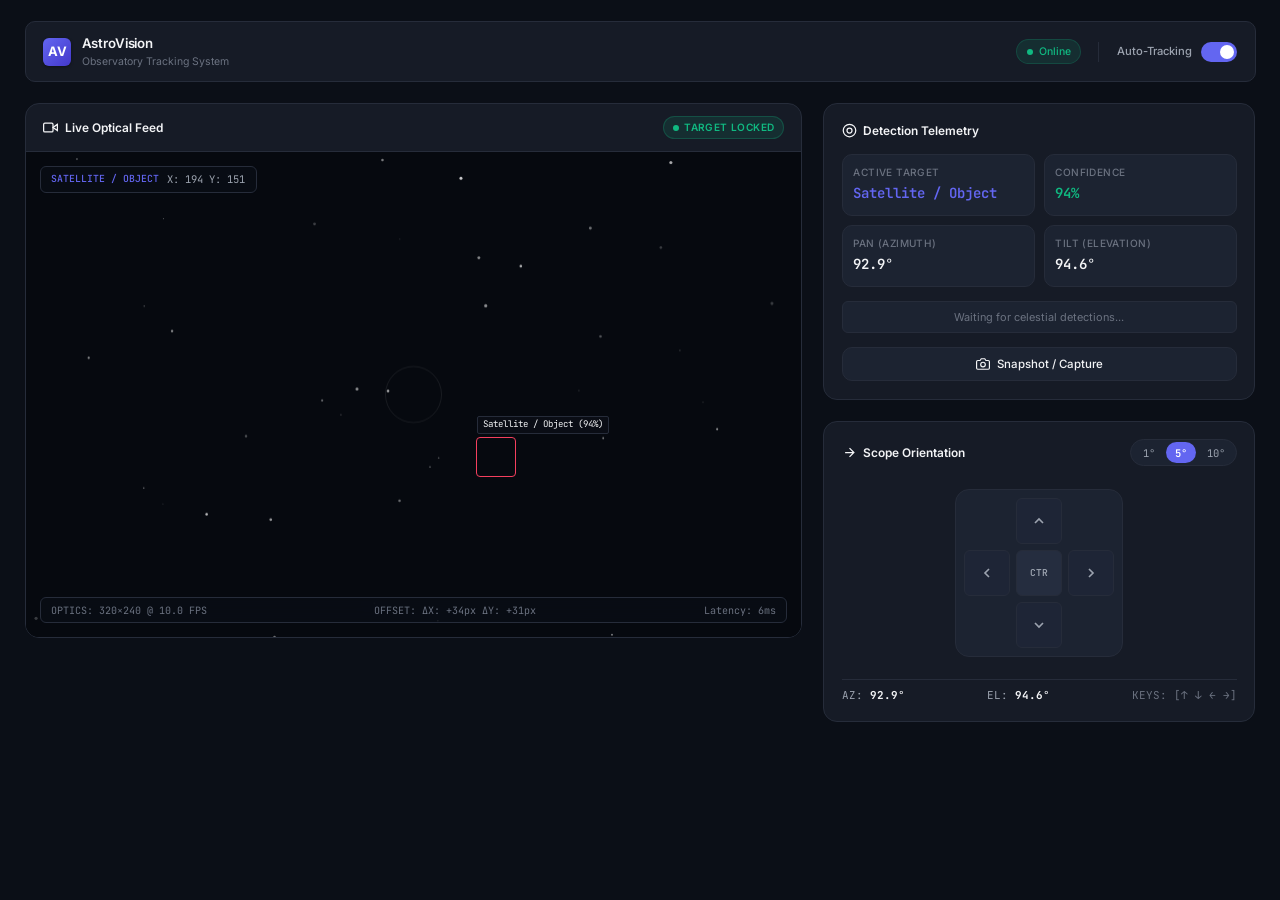
==== commit ede5a6ab: "Inline minimalist CSS directly into HTML for zero-delay instant rendering" ====
--- a/index.html
+++ b/index.html
@@ -4,7 +4,742 @@
   <meta charset="utf-8">
   <meta name="viewport" content="width=device-width, initial-scale=1.0">
   <title>AstroVision // Autonomous Celestial Tracking</title>
-  <link rel="stylesheet" href="static/style.css?v=2.0">
+  <link rel="stylesheet" href="static/style.css?v=3.0">
+<style>
+/* ==========================================================================
+   AstroVision — Minimalist Dark Design System (Vercel / Linear / Apple Inspired)
+   Palette: Matte Slate (#0B0F17, #161B26, #262C3A) + Electric Indigo (#6366F1) / Mint (#10B981)
+   Typography: Inter / system-ui, JetBrains Mono for telemetry
+   ========================================================================== */
+
+@import url('https://fonts.googleapis.com/css2?family=Inter:wght@400;500;600;700&family=JetBrains+Mono:wght@400;500;600&display=swap');
+
+/* --- Custom Properties ---------------------------------------------------- */
+:root {
+  --bg-app: #0B0F17;
+  --bg-card: #161B26;
+  --bg-card-subtle: #1C2331;
+  --bg-overlay: rgba(11, 15, 23, 0.72);
+  --border-subtle: #262C3A;
+  --border-hover: #374151;
+  --border-focus: #4B5563;
+
+  /* Refined Accents (No heavy neon glows) */
+  --accent-indigo: #6366F1;
+  --accent-indigo-subtle: rgba(99, 102, 241, 0.12);
+  --accent-mint: #10B981;
+  --accent-mint-subtle: rgba(16, 185, 129, 0.12);
+  --accent-amber: #F59E0B;
+  --accent-amber-subtle: rgba(245, 158, 11, 0.12);
+  --accent-rose: #F43F5E;
+  --accent-rose-subtle: rgba(244, 63, 94, 0.12);
+
+  /* Typography Colors */
+  --text-primary: #F3F4F6;
+  --text-secondary: #9CA3AF;
+  --text-tertiary: #6B7280;
+  --text-disabled: #4B5563;
+
+  /* Typography Fonts */
+  --font-sans: 'Inter', -apple-system, BlinkMacSystemFont, 'Segoe UI', Roboto, Helvetica, Arial, sans-serif;
+  --font-mono: 'JetBrains Mono', ui-monospace, SFMono-Regular, Menlo, Monaco, Consolas, monospace;
+
+  /* Layout & Radii */
+  --radius-sm: 6px;
+  --radius-md: 10px;
+  --radius-lg: 14px;
+  --radius-pill: 9999px;
+  --transition-fast: 0.15s ease;
+  --transition-normal: 0.2s ease;
+}
+
+/* --- Base & Reset -------------------------------------------------------- */
+*, *::before, *::after {
+  box-sizing: border-box;
+  margin: 0;
+  padding: 0;
+}
+
+html, body {
+  background-color: var(--bg-app);
+  color: var(--text-primary);
+  font-family: var(--font-sans);
+  font-size: 14px;
+  line-height: 1.5;
+  -webkit-font-smoothing: antialiased;
+  -moz-osx-font-smoothing: grayscale;
+  min-height: 100vh;
+  overflow-x: hidden;
+}
+
+/* --- Main Layout Container ----------------------------------------------- */
+.app-shell {
+  max-width: 1380px;
+  margin: 0 auto;
+  padding: 1.5rem 1.75rem 2.5rem;
+  display: flex;
+  flex-direction: column;
+  gap: 1.5rem;
+}
+
+/* --- 4. Top Control Bar -------------------------------------------------- */
+.top-bar {
+  display: flex;
+  align-items: center;
+  justify-content: space-between;
+  padding: 0.85rem 1.25rem;
+  background: var(--bg-card);
+  border: 1px solid var(--border-subtle);
+  border-radius: var(--radius-md);
+}
+
+.brand-wrap {
+  display: flex;
+  align-items: center;
+  gap: 0.75rem;
+}
+
+.brand-mark {
+  width: 28px;
+  height: 28px;
+  border-radius: var(--radius-sm);
+  background: linear-gradient(135deg, var(--accent-indigo), #4338CA);
+  display: grid;
+  place-items: center;
+  color: #FFFFFF;
+  font-size: 13px;
+  font-weight: 700;
+  box-shadow: 0 1px 3px rgba(0, 0, 0, 0.4);
+}
+
+.brand-text {
+  display: flex;
+  flex-direction: column;
+}
+
+.brand-name {
+  font-size: 0.95rem;
+  font-weight: 600;
+  letter-spacing: -0.01em;
+  color: var(--text-primary);
+}
+
+.brand-desc {
+  font-size: 0.75rem;
+  color: var(--text-tertiary);
+}
+
+.top-bar-controls {
+  display: flex;
+  align-items: center;
+  gap: 1.25rem;
+}
+
+/* System Pulse Badge */
+.system-status-badge {
+  display: inline-flex;
+  align-items: center;
+  gap: 0.45rem;
+  padding: 0.25rem 0.65rem;
+  background: var(--accent-mint-subtle);
+  border: 1px solid rgba(16, 185, 129, 0.2);
+  border-radius: var(--radius-pill);
+  font-size: 0.75rem;
+  font-weight: 500;
+  color: var(--accent-mint);
+}
+
+.status-dot {
+  width: 6px;
+  height: 6px;
+  border-radius: 50%;
+  background-color: currentColor;
+}
+
+/* Auto-Tracking Toggle Switch */
+.autotrack-control {
+  display: flex;
+  align-items: center;
+  gap: 0.65rem;
+  padding-left: 1.25rem;
+  border-left: 1px solid var(--border-subtle);
+}
+
+.autotrack-label {
+  font-size: 0.8rem;
+  font-weight: 500;
+  color: var(--text-secondary);
+  user-select: none;
+  cursor: pointer;
+}
+
+.toggle-switch {
+  position: relative;
+  display: inline-block;
+  width: 36px;
+  height: 20px;
+}
+
+.toggle-switch input {
+  opacity: 0;
+  width: 0;
+  height: 0;
+}
+
+.toggle-slider {
+  position: absolute;
+  cursor: pointer;
+  inset: 0;
+  background-color: #2D3748;
+  border-radius: var(--radius-pill);
+  transition: var(--transition-normal);
+}
+
+.toggle-slider::before {
+  position: absolute;
+  content: "";
+  height: 14px;
+  width: 14px;
+  left: 3px;
+  bottom: 3px;
+  background-color: #E2E8F0;
+  border-radius: 50%;
+  transition: var(--transition-normal);
+}
+
+.toggle-switch input:checked + .toggle-slider {
+  background-color: var(--accent-indigo);
+}
+
+.toggle-switch input:checked + .toggle-slider::before {
+  transform: translateX(16px);
+  background-color: #FFFFFF;
+}
+
+/* --- Dashboard Main 2-Column Grid ---------------------------------------- */
+.dashboard-body {
+  display: grid;
+  grid-template-columns: 1.8fr 1fr;
+  gap: 1.5rem;
+  align-items: start;
+}
+
+@media (max-width: 1024px) {
+  .dashboard-body {
+    grid-template-columns: 1fr;
+  }
+}
+
+/* --- 1. Main Live Stream Window (Center/Left) ---------------------------- */
+.main-feed-card {
+  background: var(--bg-card);
+  border: 1px solid var(--border-subtle);
+  border-radius: var(--radius-lg);
+  overflow: hidden;
+  display: flex;
+  flex-direction: column;
+}
+
+.feed-header {
+  display: flex;
+  align-items: center;
+  justify-content: space-between;
+  padding: 0.85rem 1.25rem;
+  border-bottom: 1px solid var(--border-subtle);
+}
+
+.feed-title-wrap {
+  display: flex;
+  align-items: center;
+  gap: 0.5rem;
+  font-size: 0.85rem;
+  font-weight: 600;
+  color: var(--text-primary);
+}
+
+/* Status Indicator Badge (Top Right of Feed) */
+.live-badge {
+  display: inline-flex;
+  align-items: center;
+  gap: 0.4rem;
+  padding: 0.2rem 0.6rem;
+  border-radius: var(--radius-pill);
+  font-size: 0.72rem;
+  font-weight: 600;
+  letter-spacing: 0.04em;
+  text-transform: uppercase;
+}
+
+.live-badge.searching {
+  background: var(--accent-amber-subtle);
+  border: 1px solid rgba(245, 158, 11, 0.25);
+  color: var(--accent-amber);
+}
+
+.live-badge.locked {
+  background: var(--accent-mint-subtle);
+  border: 1px solid rgba(16, 185, 129, 0.25);
+  color: var(--accent-mint);
+}
+
+.live-stream-viewport {
+  position: relative;
+  width: 100%;
+  aspect-ratio: 16 / 10;
+  background: #06090F;
+  overflow: hidden;
+  display: flex;
+  align-items: center;
+  justify-content: center;
+}
+
+.video-element {
+  width: 100%;
+  height: 100%;
+  object-fit: cover;
+  display: block;
+}
+
+.video-fallback-canvas {
+  position: absolute;
+  inset: 0;
+  width: 100%;
+  height: 100%;
+  display: block;
+}
+
+/* Minimalist Stream Overlays */
+.stream-overlay-layer {
+  position: absolute;
+  inset: 0;
+  pointer-events: none;
+  padding: 1rem;
+  display: flex;
+  flex-direction: column;
+  justify-content: space-between;
+}
+
+.stream-overlay-top {
+  display: flex;
+  justify-content: space-between;
+  align-items: flex-start;
+}
+
+/* Target Coordinates & Label Overlay */
+.target-telemetry-pill {
+  display: inline-flex;
+  align-items: center;
+  gap: 0.6rem;
+  padding: 0.35rem 0.75rem;
+  background: var(--bg-overlay);
+  backdrop-filter: blur(8px);
+  -webkit-backdrop-filter: blur(8px);
+  border: 1px solid var(--border-subtle);
+  border-radius: var(--radius-sm);
+  font-family: var(--font-mono);
+  font-size: 0.75rem;
+  color: var(--text-primary);
+}
+
+.target-badge-label {
+  color: var(--accent-indigo);
+  font-weight: 500;
+  text-transform: uppercase;
+  font-size: 0.7rem;
+}
+
+.target-coords-text {
+  color: var(--text-secondary);
+}
+
+/* Minimalist Target Reticle Marker */
+.target-marker-box {
+  position: absolute;
+  width: 40px;
+  height: 40px;
+  transform: translate(-50%, -50%);
+  border: 1px solid var(--accent-indigo);
+  border-radius: 4px;
+  pointer-events: none;
+  transition: left 0.15s ease-out, top 0.15s ease-out, border-color var(--transition-fast);
+  display: flex;
+  align-items: flex-start;
+  justify-content: flex-start;
+}
+
+.target-marker-box.celestial {
+  border-color: var(--accent-mint);
+}
+
+.target-marker-box.moving {
+  border-color: var(--accent-rose);
+}
+
+.target-marker-tag {
+  position: absolute;
+  bottom: calc(100% + 4px);
+  left: 0;
+  font-family: var(--font-mono);
+  font-size: 0.65rem;
+  color: var(--text-primary);
+  background: rgba(11, 15, 23, 0.85);
+  padding: 0.1rem 0.35rem;
+  border-radius: 2px;
+  border: 1px solid var(--border-subtle);
+  white-space: nowrap;
+}
+
+/* Subtle Stream Footer Telemetry */
+.stream-overlay-bottom {
+  display: flex;
+  justify-content: space-between;
+  align-items: center;
+  font-family: var(--font-mono);
+  font-size: 0.72rem;
+  color: var(--text-tertiary);
+  background: var(--bg-overlay);
+  backdrop-filter: blur(8px);
+  -webkit-backdrop-filter: blur(8px);
+  padding: 0.3rem 0.75rem;
+  border-radius: var(--radius-sm);
+  border: 1px solid var(--border-subtle);
+}
+
+/* --- Right Column Layout ------------------------------------------------- */
+.right-column {
+  display: flex;
+  flex-direction: column;
+  gap: 1.5rem;
+}
+
+/* Generic Clean Card Style */
+.clean-card {
+  background: var(--bg-card);
+  border: 1px solid var(--border-subtle);
+  border-radius: var(--radius-lg);
+  padding: 1.25rem;
+  display: flex;
+  flex-direction: column;
+  gap: 1rem;
+}
+
+.card-title-row {
+  display: flex;
+  align-items: center;
+  justify-content: space-between;
+}
+
+.card-title {
+  font-size: 0.85rem;
+  font-weight: 600;
+  color: var(--text-primary);
+  display: flex;
+  align-items: center;
+  gap: 0.45rem;
+}
+
+/* --- 2. Real-Time Detection Log / "What It Sees" -------------------------- */
+.detection-meta-grid {
+  display: grid;
+  grid-template-columns: 1fr 1fr;
+  gap: 0.65rem;
+}
+
+.meta-box {
+  background: var(--bg-card-subtle);
+  border: 1px solid var(--border-subtle);
+  border-radius: var(--radius-md);
+  padding: 0.75rem;
+  display: flex;
+  flex-direction: column;
+  gap: 0.2rem;
+}
+
+.meta-label {
+  font-size: 0.72rem;
+  color: var(--text-tertiary);
+  text-transform: uppercase;
+  letter-spacing: 0.04em;
+  font-weight: 500;
+}
+
+.meta-value {
+  font-family: var(--font-mono);
+  font-size: 1rem;
+  font-weight: 600;
+  color: var(--text-primary);
+}
+
+.meta-value.accent {
+  color: var(--accent-indigo);
+}
+
+.meta-value.mint {
+  color: var(--accent-mint);
+}
+
+/* Detection Event List */
+.detection-list-wrap {
+  display: flex;
+  flex-direction: column;
+  gap: 0.5rem;
+  max-height: 180px;
+  overflow-y: auto;
+}
+
+.detection-list-wrap::-webkit-scrollbar {
+  width: 4px;
+}
+.detection-list-wrap::-webkit-scrollbar-thumb {
+  background: var(--border-subtle);
+  border-radius: 4px;
+}
+
+.detection-item {
+  display: flex;
+  align-items: center;
+  justify-content: space-between;
+  padding: 0.5rem 0.75rem;
+  background: var(--bg-card-subtle);
+  border: 1px solid var(--border-subtle);
+  border-radius: var(--radius-sm);
+  font-size: 0.78rem;
+  transition: border-color var(--transition-fast);
+}
+
+.detection-item:hover {
+  border-color: var(--border-hover);
+}
+
+.item-left {
+  display: flex;
+  flex-direction: column;
+  gap: 0.1rem;
+}
+
+.item-target-name {
+  font-weight: 500;
+  color: var(--text-primary);
+}
+
+.item-time {
+  font-family: var(--font-mono);
+  font-size: 0.7rem;
+  color: var(--text-tertiary);
+}
+
+.item-right {
+  display: flex;
+  align-items: center;
+  gap: 0.75rem;
+}
+
+.confidence-pill {
+  font-family: var(--font-mono);
+  font-size: 0.72rem;
+  font-weight: 600;
+  padding: 0.15rem 0.45rem;
+  border-radius: var(--radius-pill);
+  background: var(--accent-mint-subtle);
+  color: var(--accent-mint);
+}
+
+.angles-stamp {
+  font-family: var(--font-mono);
+  font-size: 0.72rem;
+  color: var(--text-secondary);
+}
+
+/* Single Working Snapshot / Capture Button */
+.btn-capture {
+  display: inline-flex;
+  align-items: center;
+  justify-content: center;
+  gap: 0.5rem;
+  width: 100%;
+  padding: 0.65rem 1rem;
+  background: var(--bg-card-subtle);
+  border: 1px solid var(--border-subtle);
+  border-radius: var(--radius-md);
+  color: var(--text-primary);
+  font-family: var(--font-sans);
+  font-size: 0.82rem;
+  font-weight: 500;
+  cursor: pointer;
+  transition: all var(--transition-fast);
+  user-select: none;
+}
+
+.btn-capture:hover {
+  background: #232B3C;
+  border-color: var(--border-hover);
+  color: #FFFFFF;
+}
+
+.btn-capture:active {
+  transform: scale(0.99);
+}
+
+.btn-capture.capturing {
+  border-color: var(--accent-indigo);
+  color: var(--accent-indigo);
+}
+
+/* --- 3. Working Servo / Pan-Tilt D-Pad Controls (Bottom Right) ----------- */
+.controls-card {
+  display: flex;
+  flex-direction: column;
+  gap: 1.1rem;
+}
+
+/* Step Size Toggle Pills */
+.step-selector-row {
+  display: flex;
+  align-items: center;
+  justify-content: space-between;
+}
+
+.step-label {
+  font-size: 0.75rem;
+  color: var(--text-tertiary);
+  font-weight: 500;
+}
+
+.step-pill-group {
+  display: flex;
+  background: var(--bg-card-subtle);
+  border: 1px solid var(--border-subtle);
+  border-radius: var(--radius-pill);
+  padding: 2px;
+  gap: 2px;
+}
+
+.step-pill {
+  border: none;
+  background: transparent;
+  color: var(--text-secondary);
+  font-family: var(--font-mono);
+  font-size: 0.75rem;
+  padding: 0.25rem 0.65rem;
+  border-radius: var(--radius-pill);
+  cursor: pointer;
+  transition: all var(--transition-fast);
+}
+
+.step-pill:hover {
+  color: var(--text-primary);
+}
+
+.step-pill.active {
+  background: var(--accent-indigo);
+  color: #FFFFFF;
+  font-weight: 600;
+}
+
+/* Tactile 5-Button D-Pad Control */
+.dpad-mount {
+  display: flex;
+  justify-content: center;
+  align-items: center;
+  padding: 0.5rem 0;
+}
+
+.dpad-grid {
+  display: grid;
+  grid-template-columns: repeat(3, 46px);
+  grid-template-rows: repeat(3, 46px);
+  gap: 6px;
+  background: var(--bg-card-subtle);
+  padding: 8px;
+  border-radius: var(--radius-lg);
+  border: 1px solid var(--border-subtle);
+}
+
+.dpad-button {
+  background: #1E2536;
+  border: 1px solid var(--border-subtle);
+  border-radius: var(--radius-sm);
+  color: var(--text-secondary);
+  display: flex;
+  align-items: center;
+  justify-content: center;
+  cursor: pointer;
+  transition: all var(--transition-fast);
+  outline: none;
+}
+
+.dpad-button:hover {
+  background: #273147;
+  border-color: var(--border-hover);
+  color: var(--text-primary);
+}
+
+.dpad-button:active, .dpad-button.active {
+  background: var(--accent-indigo);
+  border-color: var(--accent-indigo);
+  color: #FFFFFF;
+  transform: scale(0.94);
+}
+
+.dpad-button.center-home {
+  background: #252D3F;
+  font-family: var(--font-mono);
+  font-size: 0.68rem;
+  font-weight: 600;
+  color: var(--text-secondary);
+}
+
+.dpad-button.center-home:hover {
+  color: #FFFFFF;
+  background: #2E384D;
+}
+
+.dpad-button.center-home:active, .dpad-button.center-home.active {
+  background: var(--accent-mint);
+  border-color: var(--accent-mint);
+  color: #FFFFFF;
+}
+
+/* Angles Readout Row under D-Pad */
+.angles-readout-row {
+  display: flex;
+  justify-content: space-between;
+  padding-top: 0.5rem;
+  border-top: 1px solid var(--border-subtle);
+  font-family: var(--font-mono);
+  font-size: 0.78rem;
+  color: var(--text-secondary);
+}
+
+.angles-readout-row strong {
+  color: var(--text-primary);
+}
+
+/* Toast Notification for Feedback */
+.toast-notice {
+  position: fixed;
+  bottom: 24px;
+  right: 24px;
+  background: var(--bg-card);
+  border: 1px solid var(--border-subtle);
+  color: var(--text-primary);
+  padding: 0.6rem 1rem;
+  border-radius: var(--radius-md);
+  font-size: 0.78rem;
+  box-shadow: 0 8px 24px rgba(0, 0, 0, 0.4);
+  opacity: 0;
+  transform: translateY(8px);
+  pointer-events: none;
+  transition: all var(--transition-normal);
+  z-index: 1000;
+}
+
+.toast-notice.show {
+  opacity: 1;
+  transform: translateY(0);
+}
+
+</style>
   <link rel="icon" href="data:image/svg+xml,<svg xmlns='http://www.w3.org/2000/svg' viewBox='0 0 100 100'><circle cx='50' cy='50' r='45' fill='%236366F1'/></svg>">
 </head>
 <body>
@@ -615,3 +1350,4 @@
   </script>
 </body>
 </html>
+
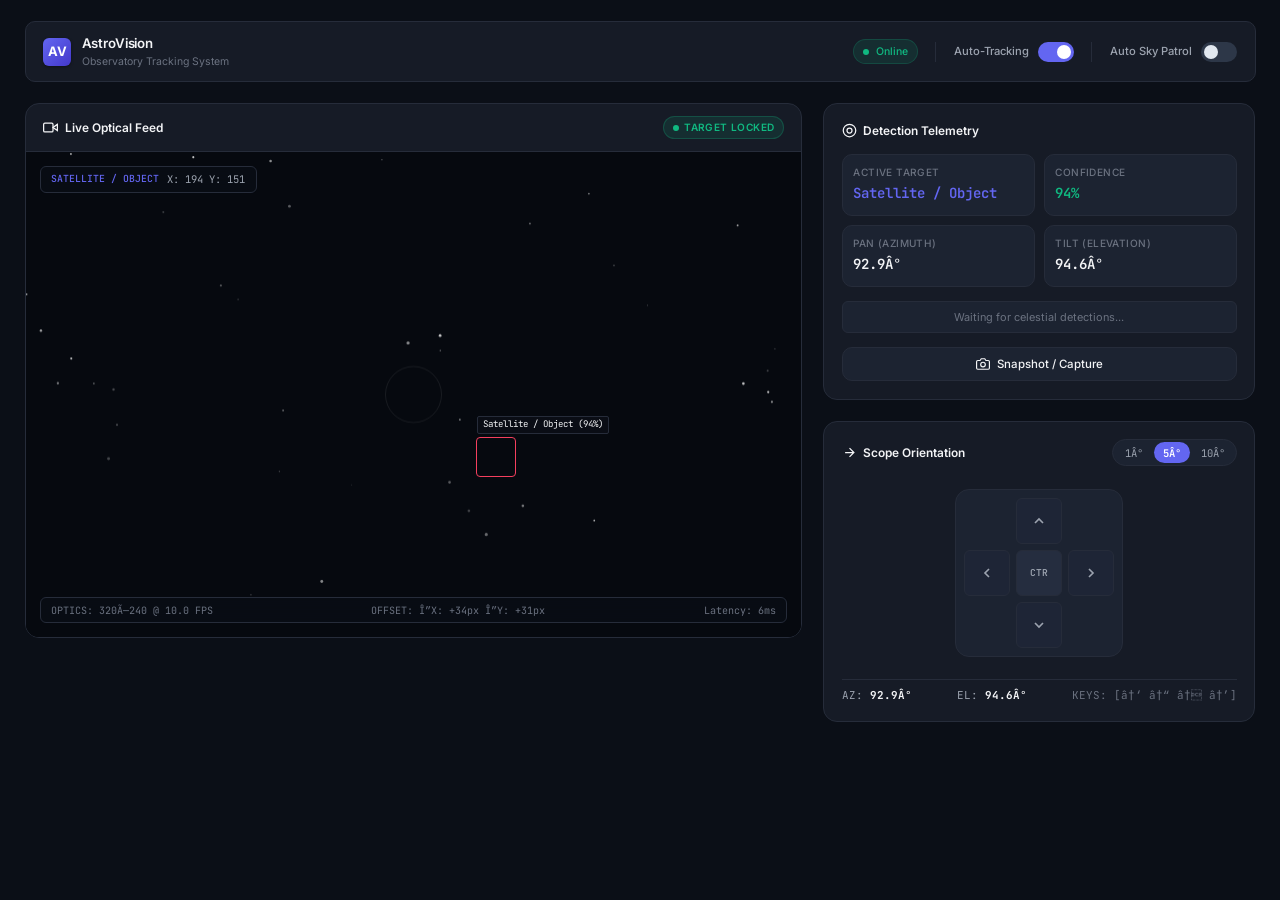
==== commit b88c1887: "Implement zero-jitter PWM signal-kill driver and Auto Sky Patrol patrol mode" ====
--- a/index.html
+++ b/index.html
@@ -1,4 +1,4 @@
-<!DOCTYPE html>
+﻿<!DOCTYPE html>
 <html lang="en">
 <head>
   <meta charset="utf-8">
@@ -7,7 +7,7 @@
   <link rel="stylesheet" href="static/style.css?v=3.0">
 <style>
 /* ==========================================================================
-   AstroVision — Minimalist Dark Design System (Vercel / Linear / Apple Inspired)
+   AstroVision â€” Minimalist Dark Design System (Vercel / Linear / Apple Inspired)
    Palette: Matte Slate (#0B0F17, #161B26, #262C3A) + Electric Indigo (#6366F1) / Mint (#10B981)
    Typography: Inter / system-ui, JetBrains Mono for telemetry
    ========================================================================== */
@@ -770,6 +770,15 @@
             <span class="toggle-slider"></span>
           </label>
         </div>
+
+        <!-- Auto Sky Patrol Mode Toggle Switch -->
+        <div class="autotrack-control">
+          <label for="autoscanToggle" class="autotrack-label">Auto Sky Patrol</label>
+          <label class="toggle-switch">
+            <input type="checkbox" id="autoscanToggle">
+            <span class="toggle-slider"></span>
+          </label>
+        </div>
       </div>
     </header>
 
@@ -806,7 +815,7 @@
               <!-- Target Coordinates & Detection Label Pill -->
               <div class="target-telemetry-pill">
                 <span id="overlayTargetLabel" class="target-badge-label">Scanning Sky</span>
-                <span id="overlayCoords" class="target-coords-text">X: —  Y: —</span>
+                <span id="overlayCoords" class="target-coords-text">X: â€”  Y: â€”</span>
               </div>
             </div>
 
@@ -817,8 +826,8 @@
 
             <!-- Bottom Telemetry Readout -->
             <div class="stream-overlay-bottom">
-              <div>OPTICS: 320×240 @ <span id="feedFpsText">10.0</span> FPS</div>
-              <div>OFFSET: <span id="feedOffsetText">ΔX: 0px  ΔY: 0px</span></div>
+              <div>OPTICS: 320Ã—240 @ <span id="feedFpsText">10.0</span> FPS</div>
+              <div>OFFSET: <span id="feedOffsetText">Î”X: 0px  Î”Y: 0px</span></div>
               <div id="feedLatencyText">Latency: 12ms</div>
             </div>
           </div>
@@ -848,15 +857,15 @@
             </div>
             <div class="meta-box">
               <span class="meta-label">Confidence</span>
-              <span class="meta-value mint" id="targetConfValue">—</span>
+              <span class="meta-value mint" id="targetConfValue">â€”</span>
             </div>
             <div class="meta-box">
               <span class="meta-label">Pan (Azimuth)</span>
-              <span class="meta-value" id="panAngleValue">90.00°</span>
+              <span class="meta-value" id="panAngleValue">90.00Â°</span>
             </div>
             <div class="meta-box">
               <span class="meta-label">Tilt (Elevation)</span>
-              <span class="meta-value" id="tiltAngleValue">90.00°</span>
+              <span class="meta-value" id="tiltAngleValue">90.00Â°</span>
             </div>
           </div>
 
@@ -889,9 +898,9 @@
 
             <!-- Step Size Toggle Pills -->
             <div class="step-pill-group">
-              <button class="step-pill" data-step="1">1°</button>
-              <button class="step-pill active" data-step="5">5°</button>
-              <button class="step-pill" data-step="10">10°</button>
+              <button class="step-pill" data-step="1">1Â°</button>
+              <button class="step-pill active" data-step="5">5Â°</button>
+              <button class="step-pill" data-step="10">10Â°</button>
             </div>
           </div>
 
@@ -912,7 +921,7 @@
                 </svg>
               </button>
 
-              <button class="dpad-button center-home" id="dpadCenter" title="Center Home (90°, 90°) [Space / Home]" aria-label="Center Home">
+              <button class="dpad-button center-home" id="dpadCenter" title="Center Home (90Â°, 90Â°) [Space / Home]" aria-label="Center Home">
                 CTR
               </button>
 
@@ -934,9 +943,9 @@
 
           <!-- Angles Readout -->
           <div class="angles-readout-row">
-            <span>AZ: <strong id="footPanVal">90.0°</strong></span>
-            <span>EL: <strong id="footTiltVal">90.0°</strong></span>
-            <span style="color: var(--text-tertiary);">KEYS: [↑ ↓ ← →]</span>
+            <span>AZ: <strong id="footPanVal">90.0Â°</strong></span>
+            <span>EL: <strong id="footTiltVal">90.0Â°</strong></span>
+            <span style="color: var(--text-tertiary);">KEYS: [â†‘ â†“ â† â†’]</span>
           </div>
         </section>
 
@@ -978,6 +987,7 @@
       const footTiltVal = document.getElementById('footTiltVal');
       const detectionList = document.getElementById('detectionList');
       const autotrackToggle = document.getElementById('autotrackToggle');
+      const autoscanToggle = document.getElementById('autoscanToggle');
       const btnCapture = document.getElementById('btnCapture');
       const btnCaptureText = document.getElementById('btnCaptureText');
       const toastNotice = document.getElementById('toastNotice');
@@ -1075,11 +1085,20 @@
             autotrackToggle.checked = data.autotrack;
           }
 
+          // Auto-scan state
+          if (typeof data.autoscan === 'boolean' && autoscanToggle) {
+            autoscanToggle.checked = data.autoscan;
+            if (data.autoscan) {
+              liveBadgeText.textContent = 'Patrol Active';
+              liveBadge.className = 'live-badge live';
+            }
+          }
+
           // Pan / Tilt
           currentPan = parseFloat(data.pan_angle || 90.0);
           currentTilt = parseFloat(data.tilt_angle || 90.0);
-          const panStr = `${currentPan.toFixed(1)}°`;
-          const tiltStr = `${currentTilt.toFixed(1)}°`;
+          const panStr = `${currentPan.toFixed(1)}Â°`;
+          const tiltStr = `${currentTilt.toFixed(1)}Â°`;
           panAngleValue.textContent = panStr;
           tiltAngleValue.textContent = tiltStr;
           footPanVal.textContent = panStr;
@@ -1104,7 +1123,7 @@
             const offX = tgt.x - 160;
             const offY = tgt.y - 120;
             overlayCoords.textContent = `X: ${tgt.x}  Y: ${tgt.y}`;
-            feedOffsetText.textContent = `ΔX: ${offX >= 0 ? '+' : ''}${offX}px  ΔY: ${offY >= 0 ? '+' : ''}${offY}px`;
+            feedOffsetText.textContent = `Î”X: ${offX >= 0 ? '+' : ''}${offX}px  Î”Y: ${offY >= 0 ? '+' : ''}${offY}px`;
 
             // Position reticle marker
             targetMarker.style.display = 'flex';
@@ -1116,10 +1135,10 @@
             liveBadge.className = 'live-badge searching';
             liveBadgeText.textContent = 'Searching';
             targetNameValue.textContent = 'None';
-            targetConfValue.textContent = '—';
+            targetConfValue.textContent = 'â€”';
             overlayTargetLabel.textContent = 'Scanning Sky';
-            overlayCoords.textContent = 'X: —  Y: —';
-            feedOffsetText.textContent = 'ΔX: 0px  ΔY: 0px';
+            overlayCoords.textContent = 'X: â€”  Y: â€”';
+            feedOffsetText.textContent = 'Î”X: 0px  Î”Y: 0px';
             targetMarker.style.display = 'none';
           }
         } catch (err) {
@@ -1133,8 +1152,8 @@
       function simulateStandAloneData() {
         simTick++;
         const isLocked = simTick % 4 !== 0;
-        const panStr = `${(90.0 + Math.sin(simTick / 4) * 6).toFixed(1)}°`;
-        const tiltStr = `${(90.0 + Math.cos(simTick / 5) * 5).toFixed(1)}°`;
+        const panStr = `${(90.0 + Math.sin(simTick / 4) * 6).toFixed(1)}Â°`;
+        const tiltStr = `${(90.0 + Math.cos(simTick / 5) * 5).toFixed(1)}Â°`;
         
         panAngleValue.textContent = panStr;
         tiltAngleValue.textContent = tiltStr;
@@ -1154,7 +1173,7 @@
           const tx = Math.round(160 + Math.sin(simTick / 3) * 55);
           const ty = Math.round(120 + Math.cos(simTick / 4) * 35);
           overlayCoords.textContent = `X: ${tx}  Y: ${ty}`;
-          feedOffsetText.textContent = `ΔX: ${tx - 160 >= 0 ? '+' : ''}${tx - 160}px  ΔY: ${ty - 120 >= 0 ? '+' : ''}${ty - 120}px`;
+          feedOffsetText.textContent = `Î”X: ${tx - 160 >= 0 ? '+' : ''}${tx - 160}px  Î”Y: ${ty - 120 >= 0 ? '+' : ''}${ty - 120}px`;
 
           targetMarker.style.display = 'flex';
           targetMarker.style.left = `${(tx / 320) * 100}%`;
@@ -1165,9 +1184,9 @@
           liveBadge.className = 'live-badge searching';
           liveBadgeText.textContent = 'Searching';
           targetNameValue.textContent = 'None';
-          targetConfValue.textContent = '—';
+          targetConfValue.textContent = 'â€”';
           overlayTargetLabel.textContent = 'Scanning Sky';
-          overlayCoords.textContent = 'X: —  Y: —';
+          overlayCoords.textContent = 'X: â€”  Y: â€”';
           targetMarker.style.display = 'none';
         }
       }
@@ -1201,7 +1220,7 @@
                   <span class="item-time">${timeStr} UTC</span>
                 </div>
                 <div class="item-right">
-                  <span class="angles-stamp">${pan}° / ${tilt}°</span>
+                  <span class="angles-stamp">${pan}Â° / ${tilt}Â°</span>
                   <span class="confidence-pill">${conf}%</span>
                 </div>
               </div>`;
@@ -1230,14 +1249,14 @@
           if (json.pan !== undefined) {
             currentPan = json.pan;
             currentTilt = json.tilt;
-            panAngleValue.textContent = `${currentPan.toFixed(1)}°`;
-            tiltAngleValue.textContent = `${currentTilt.toFixed(1)}°`;
-            footPanVal.textContent = `${currentPan.toFixed(1)}°`;
-            footTiltVal.textContent = `${currentTilt.toFixed(1)}°`;
+            panAngleValue.textContent = `${currentPan.toFixed(1)}Â°`;
+            tiltAngleValue.textContent = `${currentTilt.toFixed(1)}Â°`;
+            footPanVal.textContent = `${currentPan.toFixed(1)}Â°`;
+            footTiltVal.textContent = `${currentTilt.toFixed(1)}Â°`;
           }
-          showToast(`Scope moved ${direction.toUpperCase()} (${selectedStep}°)`);
+          showToast(`Scope moved ${direction.toUpperCase()} (${selectedStep}Â°)`);
         } catch (err) {
-          console.warn(`[AstroVision] /api/move fallback: ${direction} (${selectedStep}°)`, err);
+          console.warn(`[AstroVision] /api/move fallback: ${direction} (${selectedStep}Â°)`, err);
           // Local optimistic update
           if (direction === 'up') currentTilt = Math.min(180, currentTilt + selectedStep);
           if (direction === 'down') currentTilt = Math.max(0, currentTilt - selectedStep);
@@ -1245,11 +1264,11 @@
           if (direction === 'right') currentPan = Math.min(180, currentPan + selectedStep);
           if (direction === 'center') { currentPan = 90.0; currentTilt = 90.0; }
 
-          panAngleValue.textContent = `${currentPan.toFixed(1)}°`;
-          tiltAngleValue.textContent = `${currentTilt.toFixed(1)}°`;
-          footPanVal.textContent = `${currentPan.toFixed(1)}°`;
-          footTiltVal.textContent = `${currentTilt.toFixed(1)}°`;
-          showToast(`Scope ${direction.toUpperCase()} [${selectedStep}°]`);
+          panAngleValue.textContent = `${currentPan.toFixed(1)}Â°`;
+          tiltAngleValue.textContent = `${currentTilt.toFixed(1)}Â°`;
+          footPanVal.textContent = `${currentPan.toFixed(1)}Â°`;
+          footTiltVal.textContent = `${currentTilt.toFixed(1)}Â°`;
+          showToast(`Scope ${direction.toUpperCase()} [${selectedStep}Â°]`);
         }
       }
 
@@ -1259,7 +1278,7 @@
           document.querySelectorAll('.step-pill').forEach(p => p.classList.remove('active'));
           pill.classList.add('active');
           selectedStep = parseFloat(pill.getAttribute('data-step') || '5');
-          showToast(`Step size set to ${selectedStep}°`);
+          showToast(`Step size set to ${selectedStep}Â°`);
         });
       });
 
@@ -1319,6 +1338,26 @@
         }
       });
 
+      // --- Auto Sky Patrol Toggle Switch Listener ---
+      if (autoscanToggle) {
+        autoscanToggle.addEventListener('change', async () => {
+          const isScanning = autoscanToggle.checked;
+          showToast(isScanning ? 'Auto Sky Patrol Started' : 'Auto Sky Patrol Paused');
+          try {
+            const res = await fetch(`/api/autoscan`, {
+              method: 'POST',
+              headers: { 'Content-Type': 'application/json' },
+              body: JSON.stringify({ enabled: isScanning })
+            });
+            if (!res.ok) throw new Error(`HTTP ${res.status}`);
+            const data = await res.json();
+            autoscanToggle.checked = !!data.autoscan;
+          } catch (err) {
+            console.warn('[AstroVision] /api/autoscan network feedback:', err);
+          }
+        });
+      }
+
       // --- Snapshot / Capture Button Listener ---
       btnCapture.addEventListener('click', async () => {
         btnCapture.classList.add('capturing');
@@ -1351,3 +1390,4 @@
 </body>
 </html>
 
+
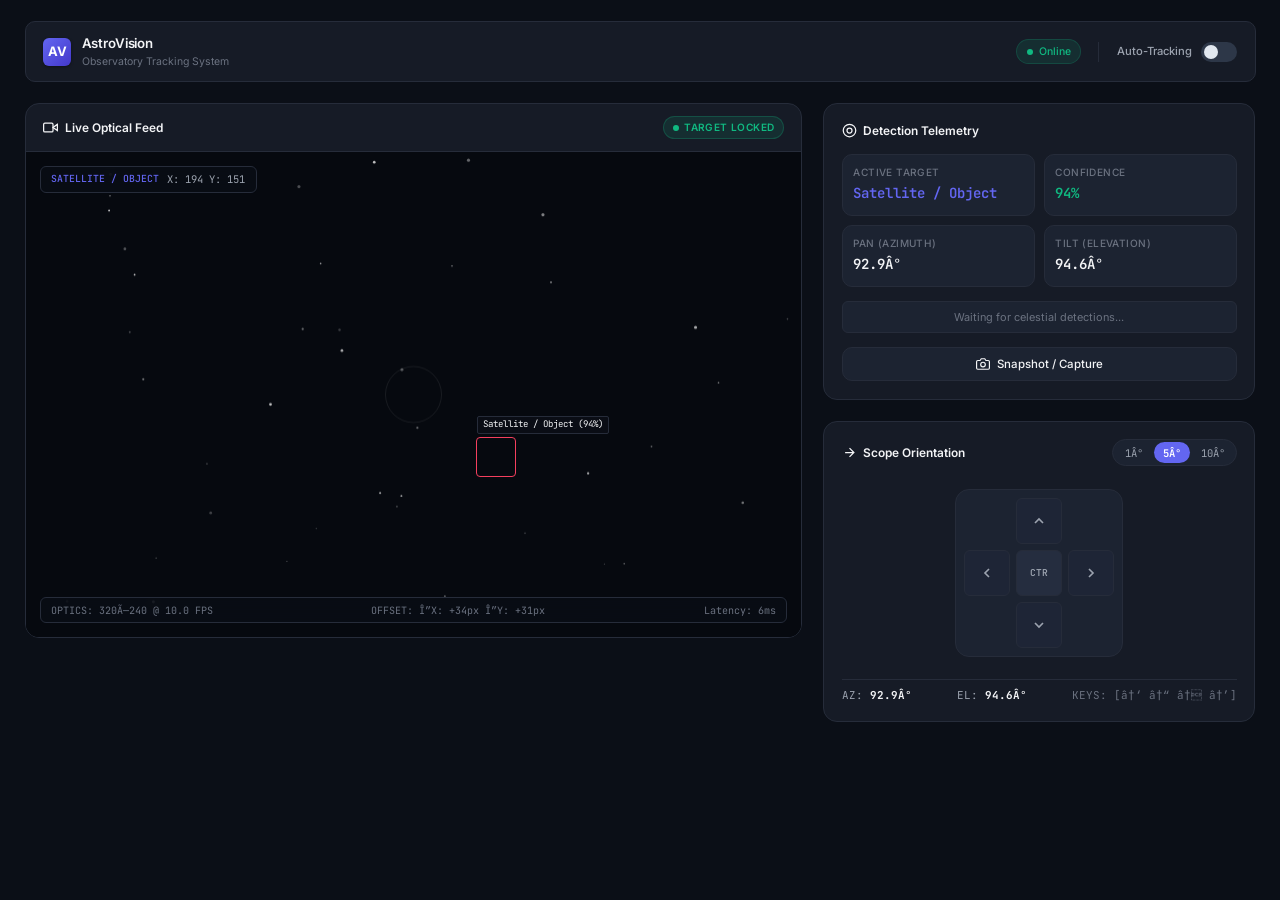
==== commit 21f13dfd: "Refactor: manual on-demand pulse-kill with zero idle signal and slow auto-tracking sky scan" ====
--- a/index.html
+++ b/index.html
@@ -766,16 +766,7 @@
         <div class="autotrack-control">
           <label for="autotrackToggle" class="autotrack-label">Auto-Tracking</label>
           <label class="toggle-switch">
-            <input type="checkbox" id="autotrackToggle" checked>
-            <span class="toggle-slider"></span>
-          </label>
-        </div>
-
-        <!-- Auto Sky Patrol Mode Toggle Switch -->
-        <div class="autotrack-control">
-          <label for="autoscanToggle" class="autotrack-label">Auto Sky Patrol</label>
-          <label class="toggle-switch">
-            <input type="checkbox" id="autoscanToggle">
+            <input type="checkbox" id="autotrackToggle">
             <span class="toggle-slider"></span>
           </label>
         </div>
@@ -1235,6 +1226,11 @@
         if (buttonElem) {
           buttonElem.classList.add('active');
           setTimeout(() => buttonElem.classList.remove('active'), 180);
+        }
+
+        // Manual move pauses auto-tracking
+        if (autotrackToggle && autotrackToggle.checked) {
+          autotrackToggle.checked = false;
         }
 
         const url = `/api/move?direction=${encodeURIComponent(direction)}&step=${selectedStep}`;
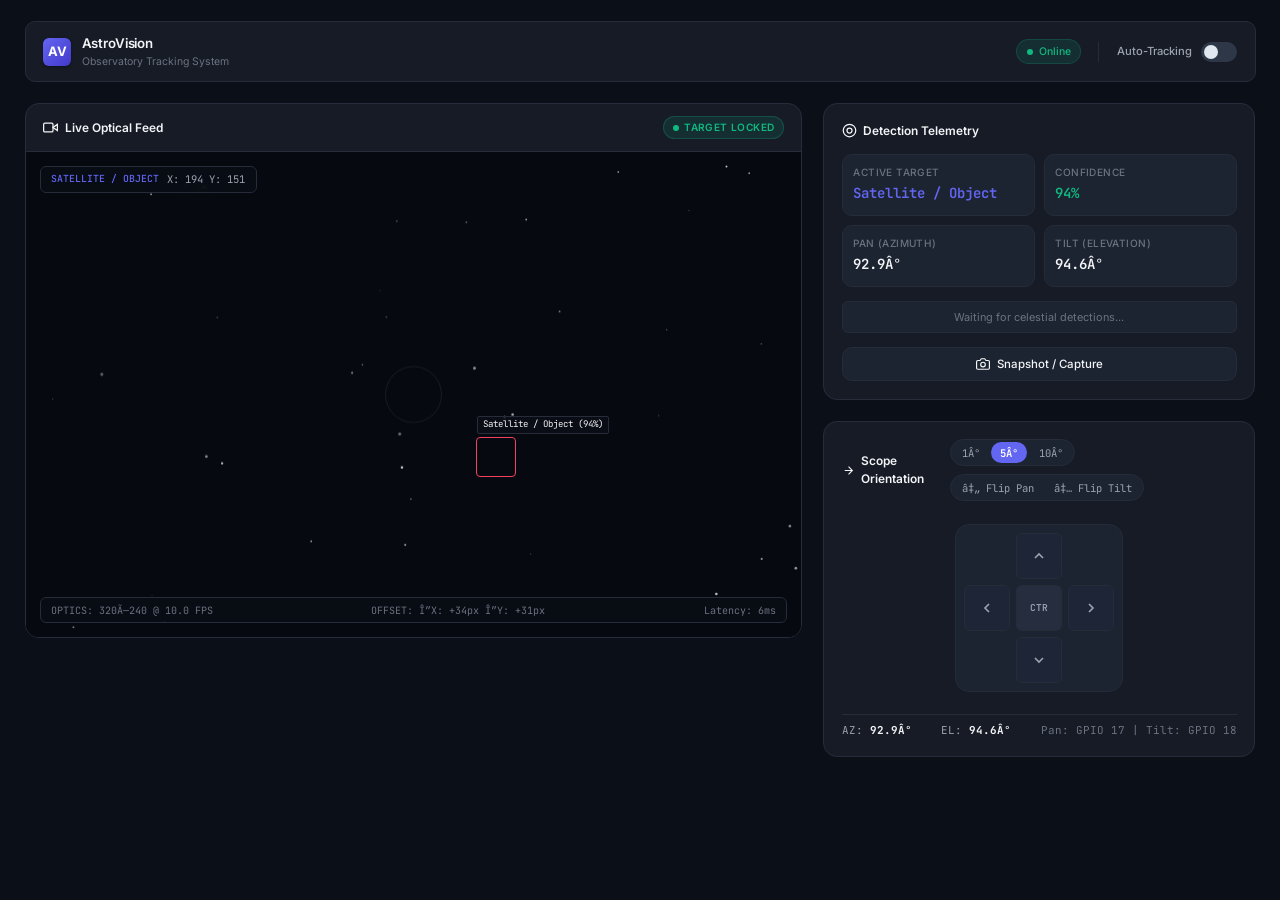
==== commit 73eb6694: "Fix directional movement and Up/Down tilt: use pigpio DMA engine with PCM clock (-t 0), safe 600-240" ====
--- a/index.html
+++ b/index.html
@@ -887,11 +887,17 @@
               <span>Scope Orientation</span>
             </div>
 
-            <!-- Step Size Toggle Pills -->
-            <div class="step-pill-group">
-              <button class="step-pill" data-step="1">1Â°</button>
-              <button class="step-pill active" data-step="5">5Â°</button>
-              <button class="step-pill" data-step="10">10Â°</button>
+            <!-- Step Size Toggle Pills & Invert Axis -->
+            <div style="display: flex; gap: 8px; flex-wrap: wrap;">
+              <div class="step-pill-group">
+                <button class="step-pill" data-step="1">1Â°</button>
+                <button class="step-pill active" data-step="5">5Â°</button>
+                <button class="step-pill" data-step="10">10Â°</button>
+              </div>
+              <div class="step-pill-group">
+                <button class="step-pill" id="invertPanBtn" title="Invert Pan direction if Left/Right is reversed">â‡„ Flip Pan</button>
+                <button class="step-pill" id="invertTiltBtn" title="Invert Tilt direction if Up/Down is reversed">â‡… Flip Tilt</button>
+              </div>
             </div>
           </div>
 
@@ -932,11 +938,11 @@
             </div>
           </div>
 
-          <!-- Angles Readout -->
+          <!-- Angles Readout & Hardware Pin Telemetry -->
           <div class="angles-readout-row">
             <span>AZ: <strong id="footPanVal">90.0Â°</strong></span>
             <span>EL: <strong id="footTiltVal">90.0Â°</strong></span>
-            <span style="color: var(--text-tertiary);">KEYS: [â†‘ â†“ â† â†’]</span>
+            <span style="color: var(--text-tertiary);" id="servoPinsInfo">Pan: GPIO 17 | Tilt: GPIO 18</span>
           </div>
         </section>
 
@@ -978,7 +984,11 @@
       const footTiltVal = document.getElementById('footTiltVal');
       const detectionList = document.getElementById('detectionList');
       const autotrackToggle = document.getElementById('autotrackToggle');
-      const autoscanToggle = document.getElementById('autoscanToggle');
+      const invertPanBtn = document.getElementById('invertPanBtn');
+      const invertTiltBtn = document.getElementById('invertTiltBtn');
+      const servoPinsInfo = document.getElementById('servoPinsInfo');
+      let invertPan = false;
+      let invertTilt = false;
       const btnCapture = document.getElementById('btnCapture');
       const btnCaptureText = document.getElementById('btnCaptureText');
       const toastNotice = document.getElementById('toastNotice');
@@ -1076,13 +1086,17 @@
             autotrackToggle.checked = data.autotrack;
           }
 
-          // Auto-scan state
-          if (typeof data.autoscan === 'boolean' && autoscanToggle) {
-            autoscanToggle.checked = data.autoscan;
-            if (data.autoscan) {
-              liveBadgeText.textContent = 'Patrol Active';
-              liveBadge.className = 'live-badge live';
-            }
+          // Hardware Pin and Driver Telemetry
+          if (data.driver && servoPinsInfo) {
+            servoPinsInfo.textContent = `Pan: GPIO ${data.pan_pin} | Tilt: GPIO ${data.tilt_pin} (${data.driver})`;
+          }
+          if (typeof data.invert_pan === 'boolean') {
+            invertPan = data.invert_pan;
+            if (invertPanBtn) invertPanBtn.classList.toggle('active', invertPan);
+          }
+          if (typeof data.invert_tilt === 'boolean') {
+            invertTilt = data.invert_tilt;
+            if (invertTiltBtn) invertTiltBtn.classList.toggle('active', invertTilt);
           }
 
           // Pan / Tilt
@@ -1233,12 +1247,12 @@
           autotrackToggle.checked = false;
         }
 
-        const url = `/api/move?direction=${encodeURIComponent(direction)}&step=${selectedStep}`;
+        const url = `/api/move?direction=${encodeURIComponent(direction)}&step=${selectedStep}&invert_pan=${invertPan}&invert_tilt=${invertTilt}`;
         try {
           const res = await fetch(url, {
             method: 'POST',
             headers: { 'Content-Type': 'application/json' },
-            body: JSON.stringify({ direction: direction, step: selectedStep })
+            body: JSON.stringify({ direction: direction, step: selectedStep, invert_pan: invertPan, invert_tilt: invertTilt })
           });
           if (!res.ok) throw new Error(`HTTP ${res.status}`);
           const json = await res.json();
@@ -1334,23 +1348,26 @@
         }
       });
 
-      // --- Auto Sky Patrol Toggle Switch Listener ---
-      if (autoscanToggle) {
-        autoscanToggle.addEventListener('change', async () => {
-          const isScanning = autoscanToggle.checked;
-          showToast(isScanning ? 'Auto Sky Patrol Started' : 'Auto Sky Patrol Paused');
+      // --- Invert Pan & Tilt Direction Handlers ---
+      if (invertPanBtn) {
+        invertPanBtn.addEventListener('click', async () => {
+          invertPan = !invertPan;
+          invertPanBtn.classList.toggle('active', invertPan);
+          showToast(invertPan ? 'Pan direction reversed (Flipped)' : 'Pan direction normal');
           try {
-            const res = await fetch(`/api/autoscan`, {
-              method: 'POST',
-              headers: { 'Content-Type': 'application/json' },
-              body: JSON.stringify({ enabled: isScanning })
-            });
-            if (!res.ok) throw new Error(`HTTP ${res.status}`);
-            const data = await res.json();
-            autoscanToggle.checked = !!data.autoscan;
-          } catch (err) {
-            console.warn('[AstroVision] /api/autoscan network feedback:', err);
-          }
+            await fetch('/api/toggle_invert?axis=pan', { method: 'POST' });
+          } catch(e) {}
+        });
+      }
+
+      if (invertTiltBtn) {
+        invertTiltBtn.addEventListener('click', async () => {
+          invertTilt = !invertTilt;
+          invertTiltBtn.classList.toggle('active', invertTilt);
+          showToast(invertTilt ? 'Tilt direction reversed (Flipped)' : 'Tilt direction normal');
+          try {
+            await fetch('/api/toggle_invert?axis=tilt', { method: 'POST' });
+          } catch(e) {}
         });
       }
 
